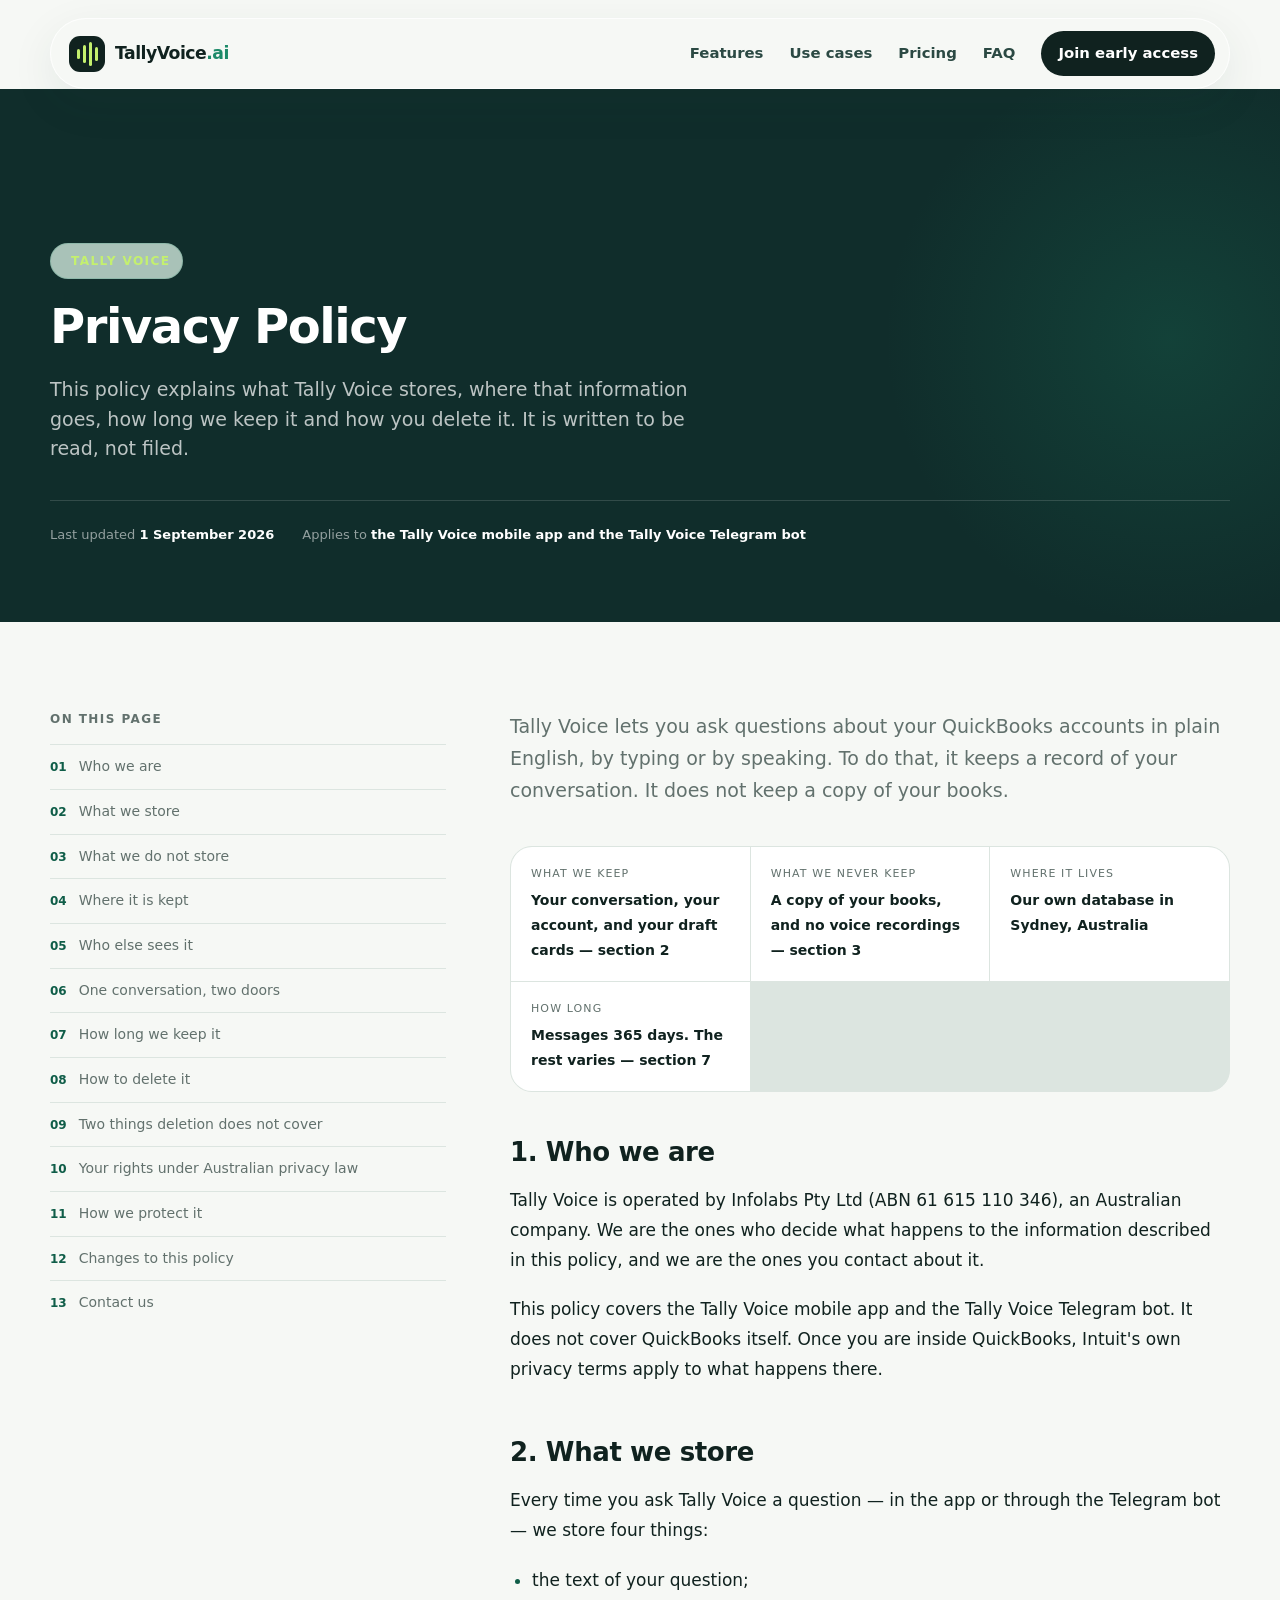
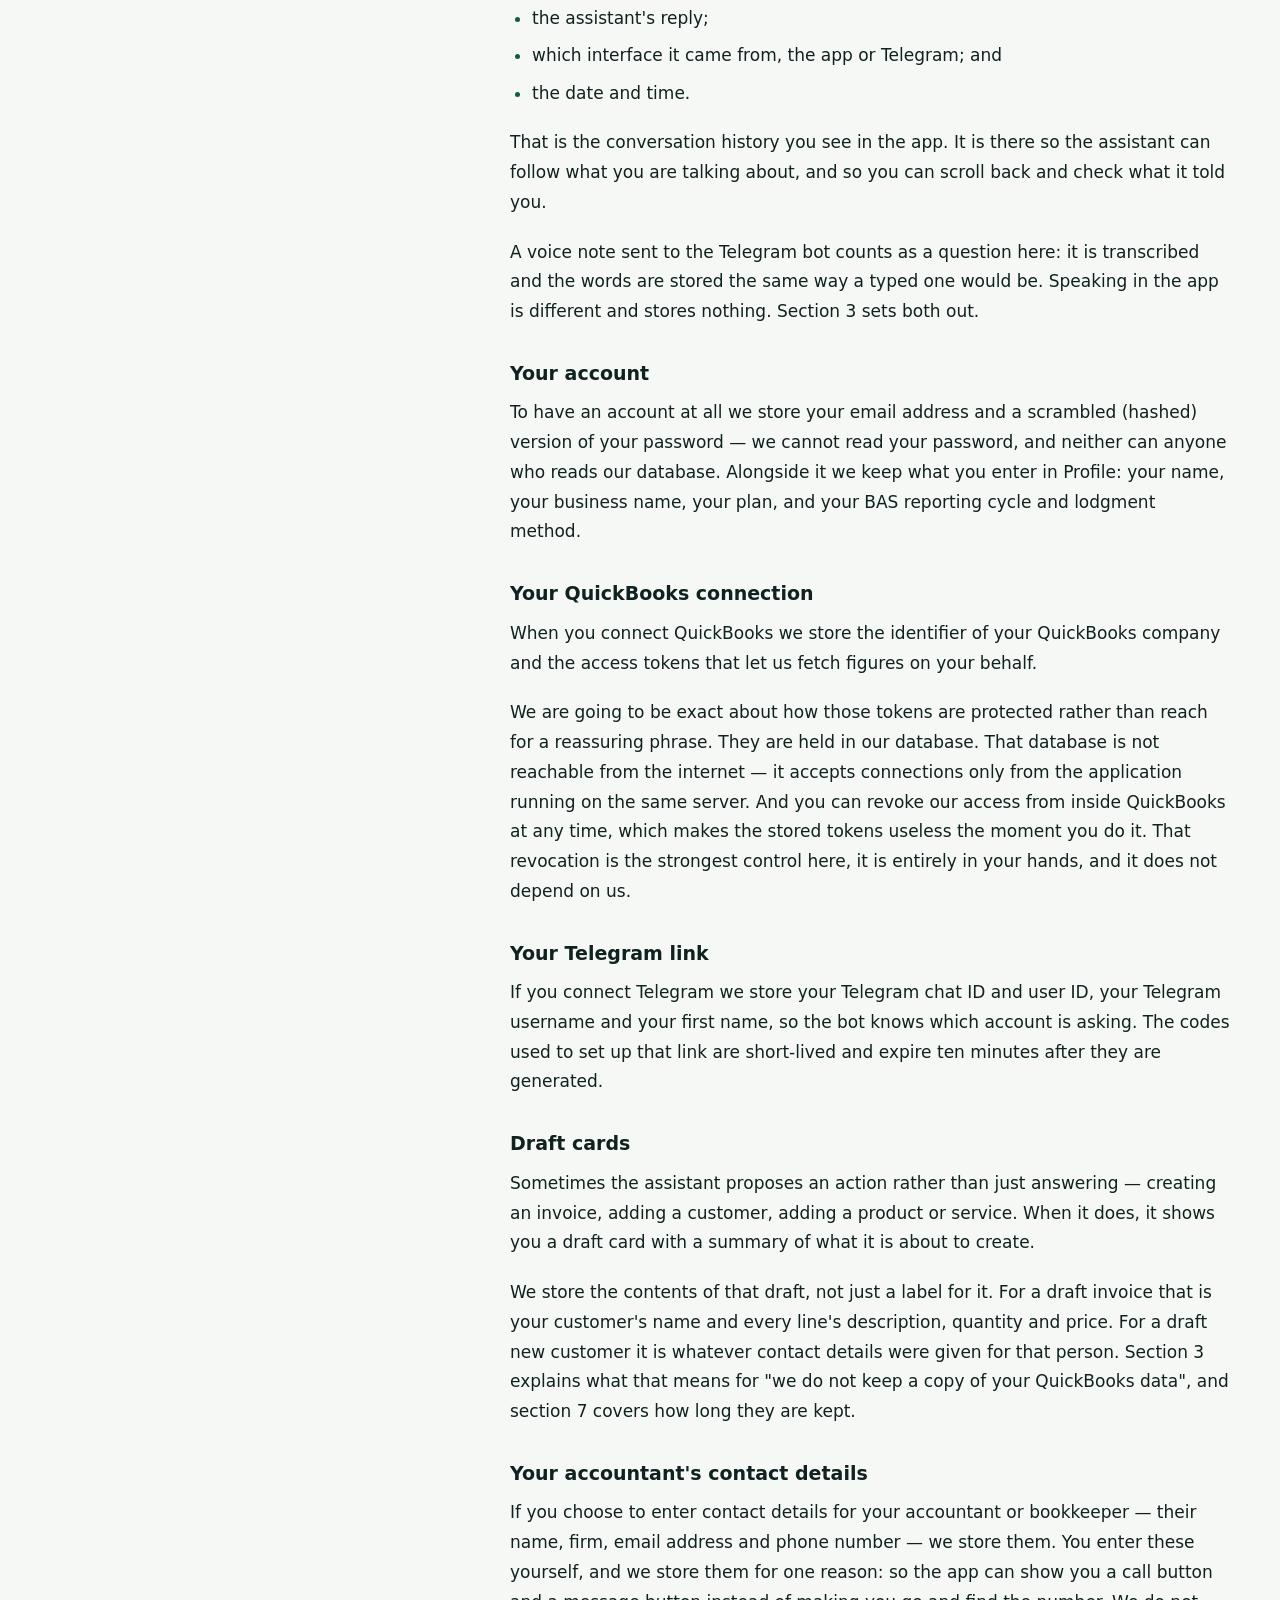
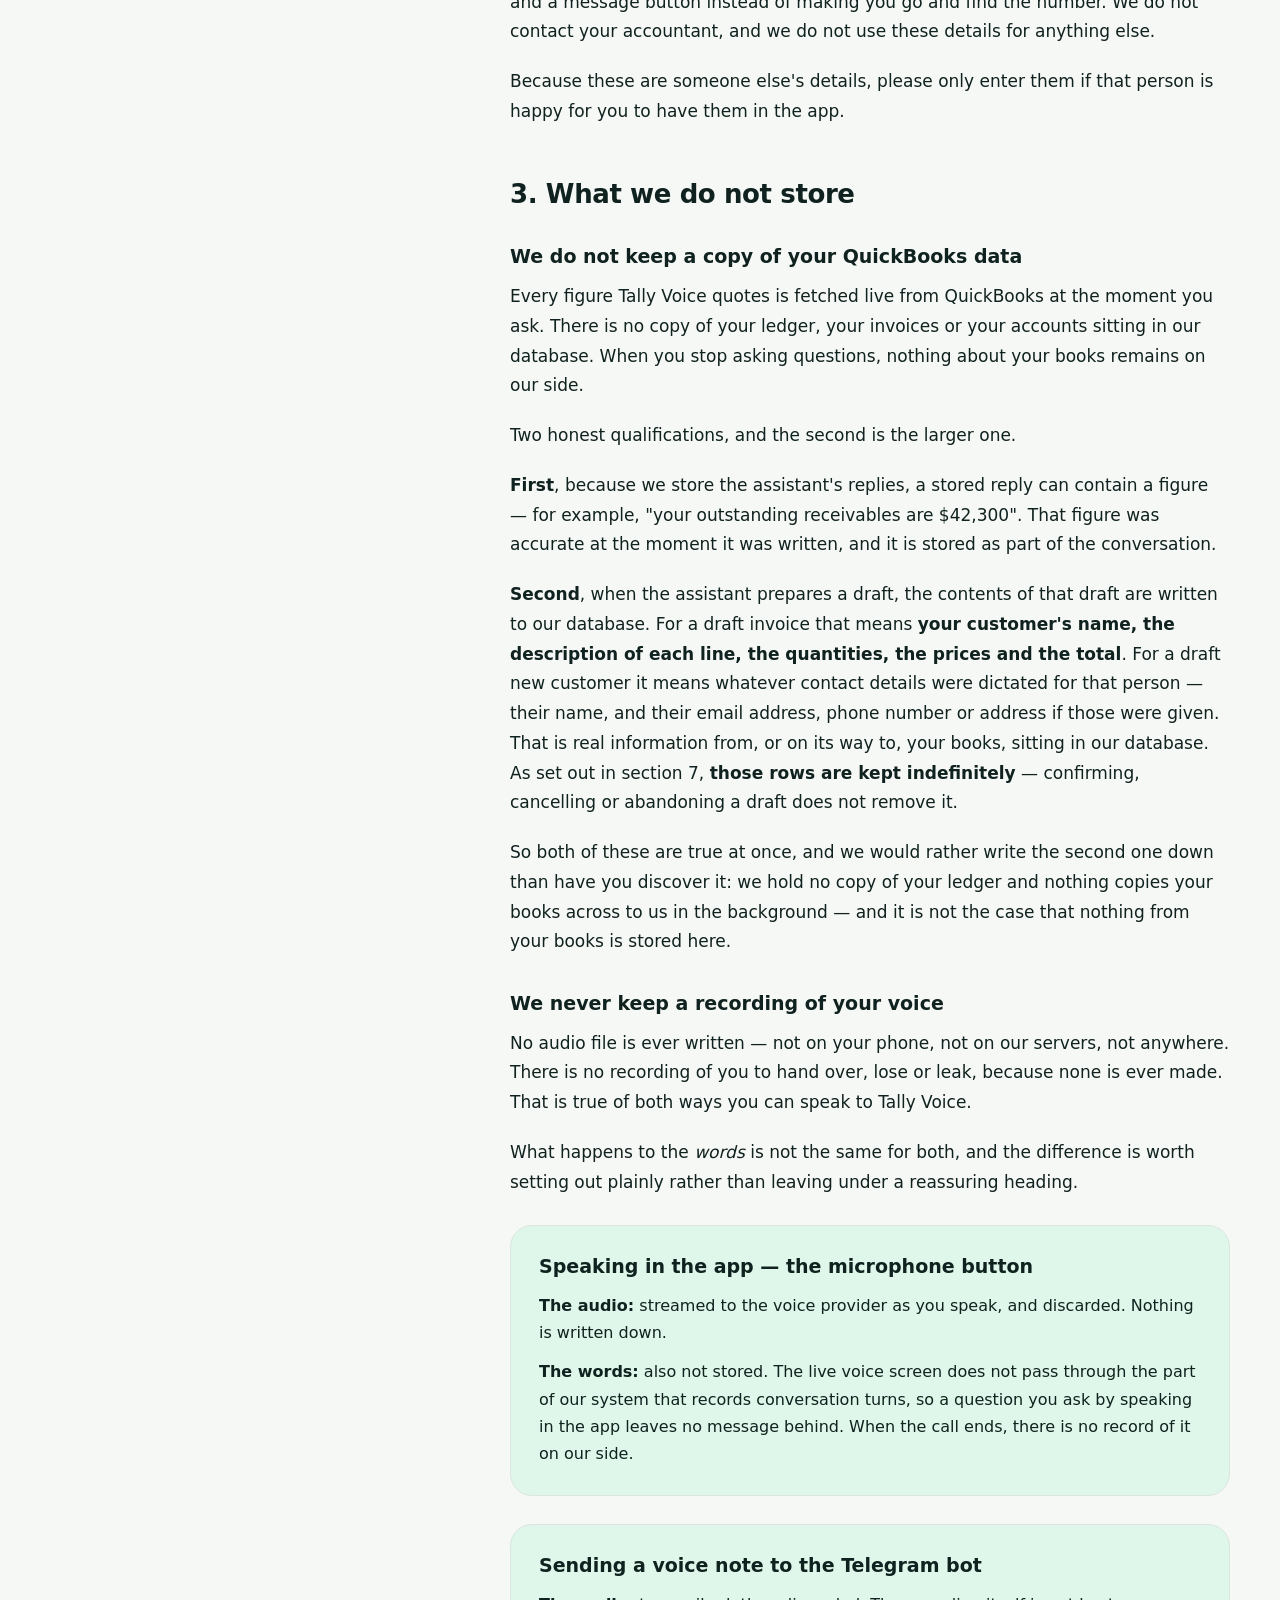
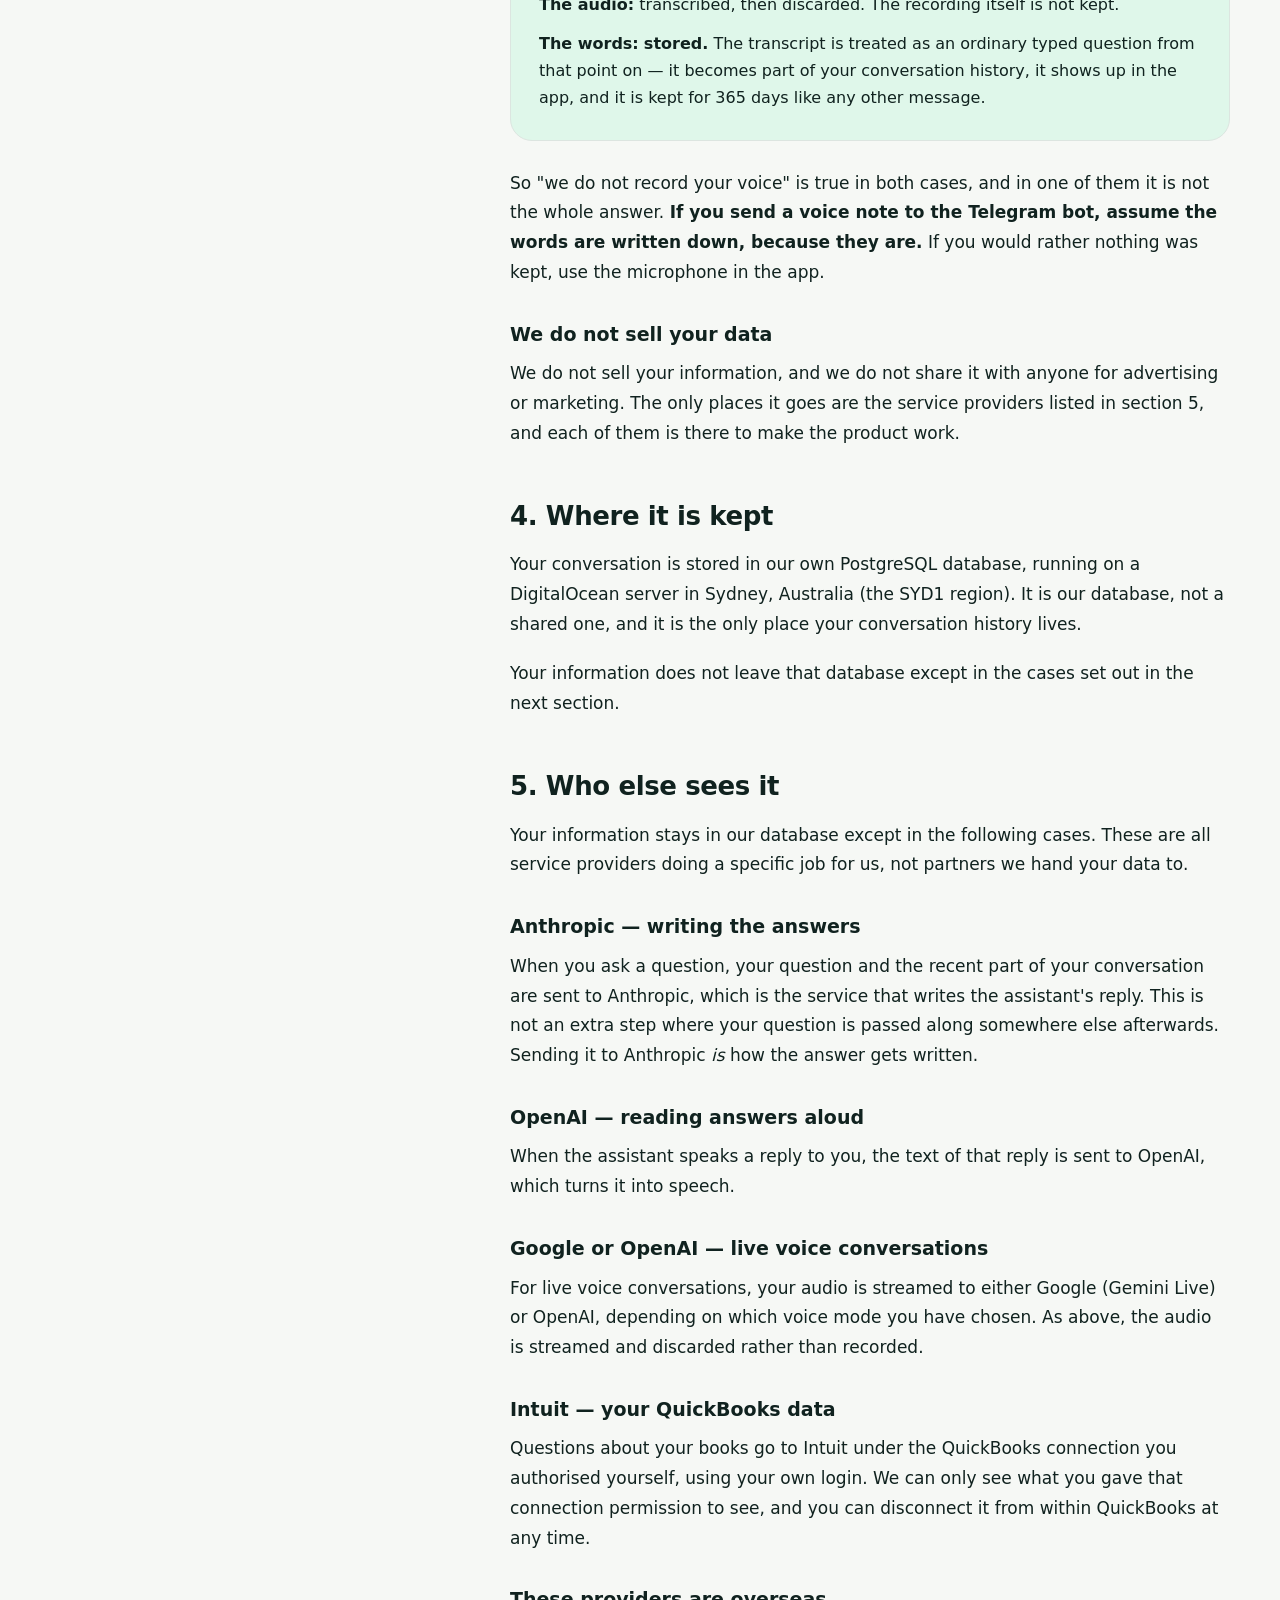
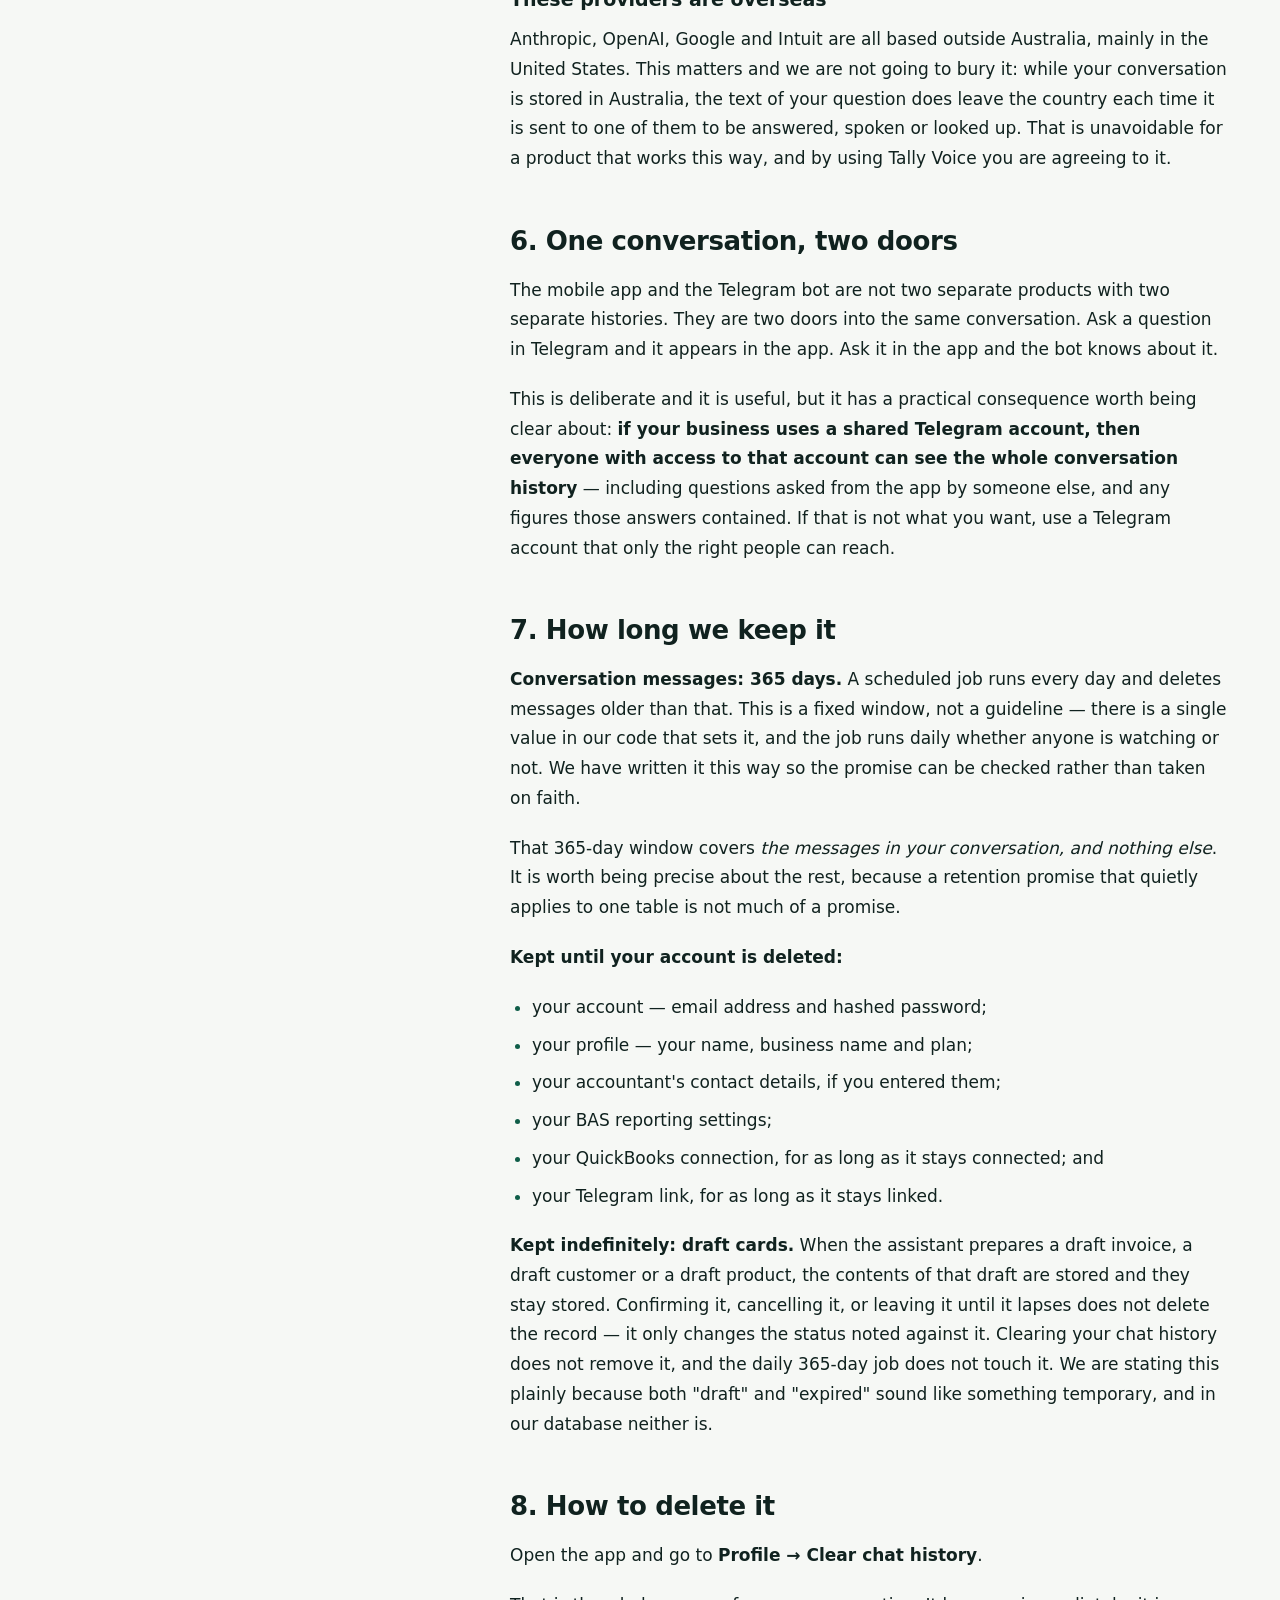
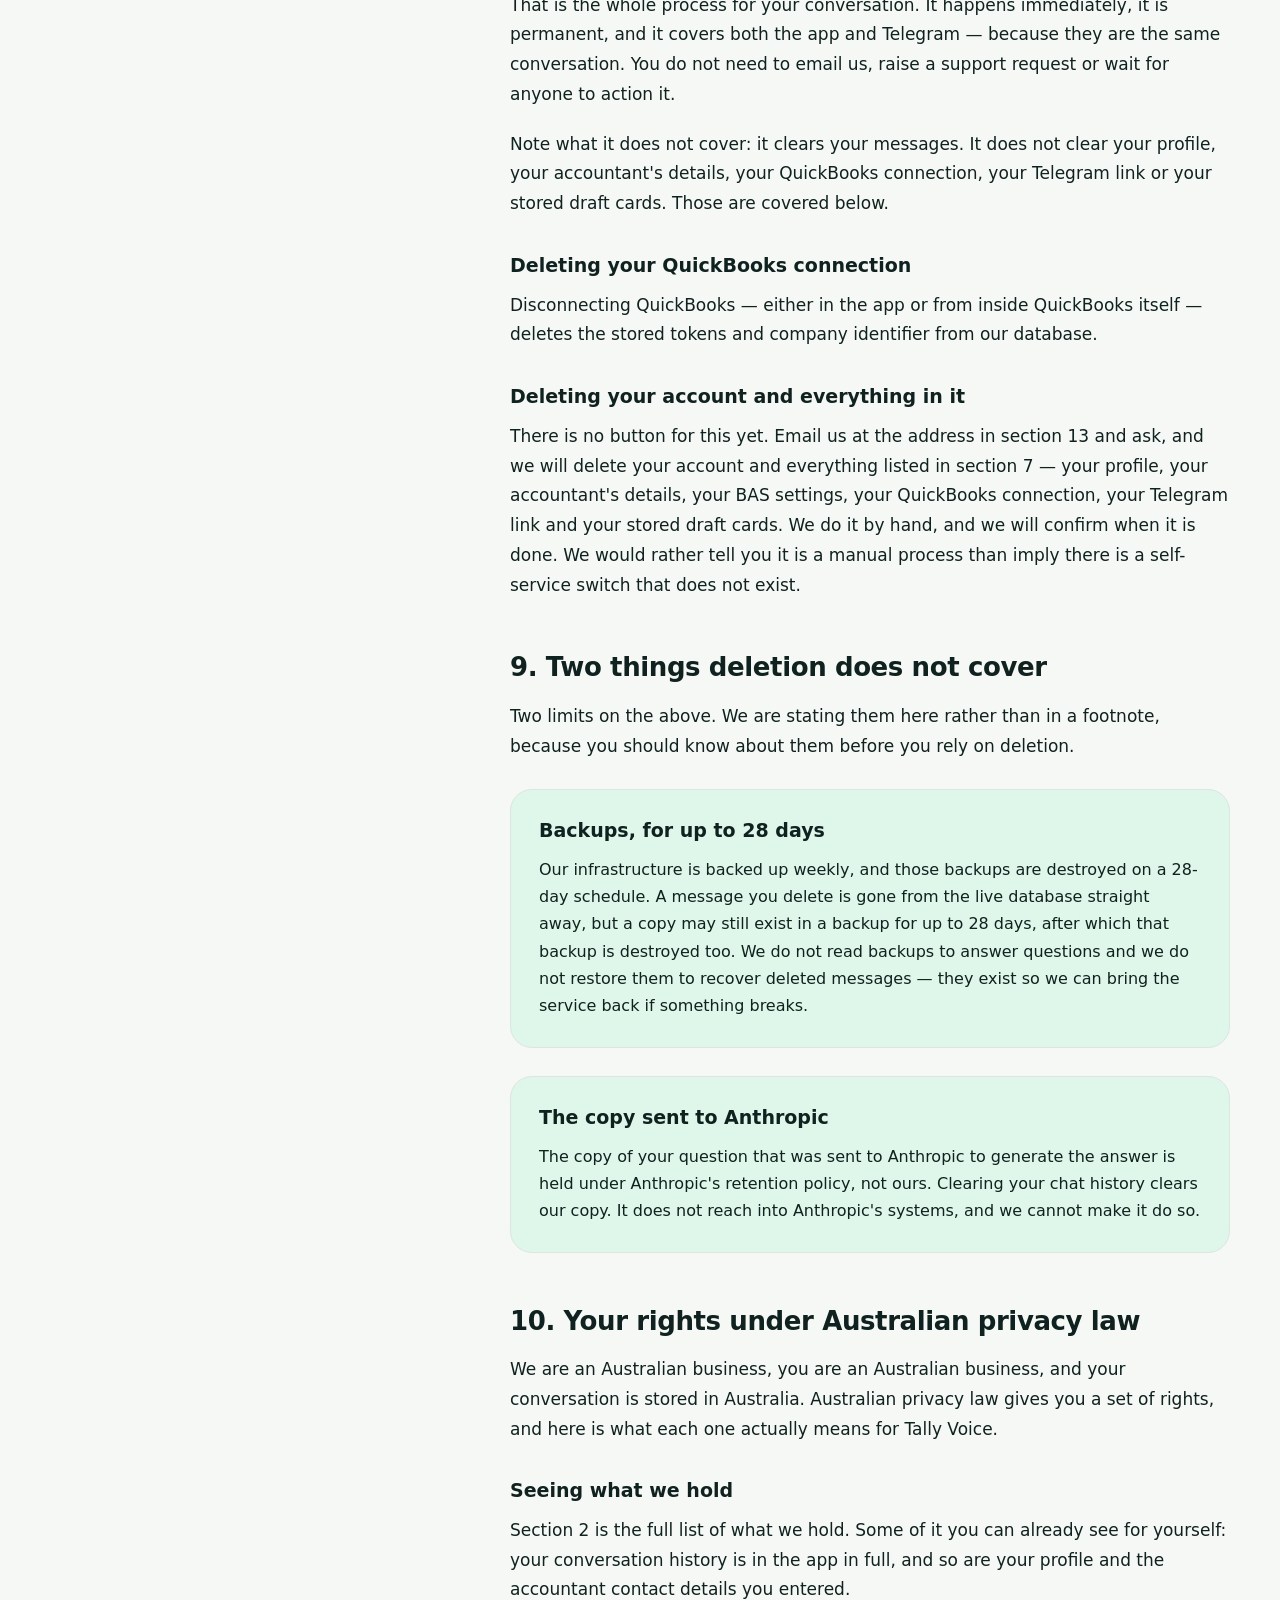
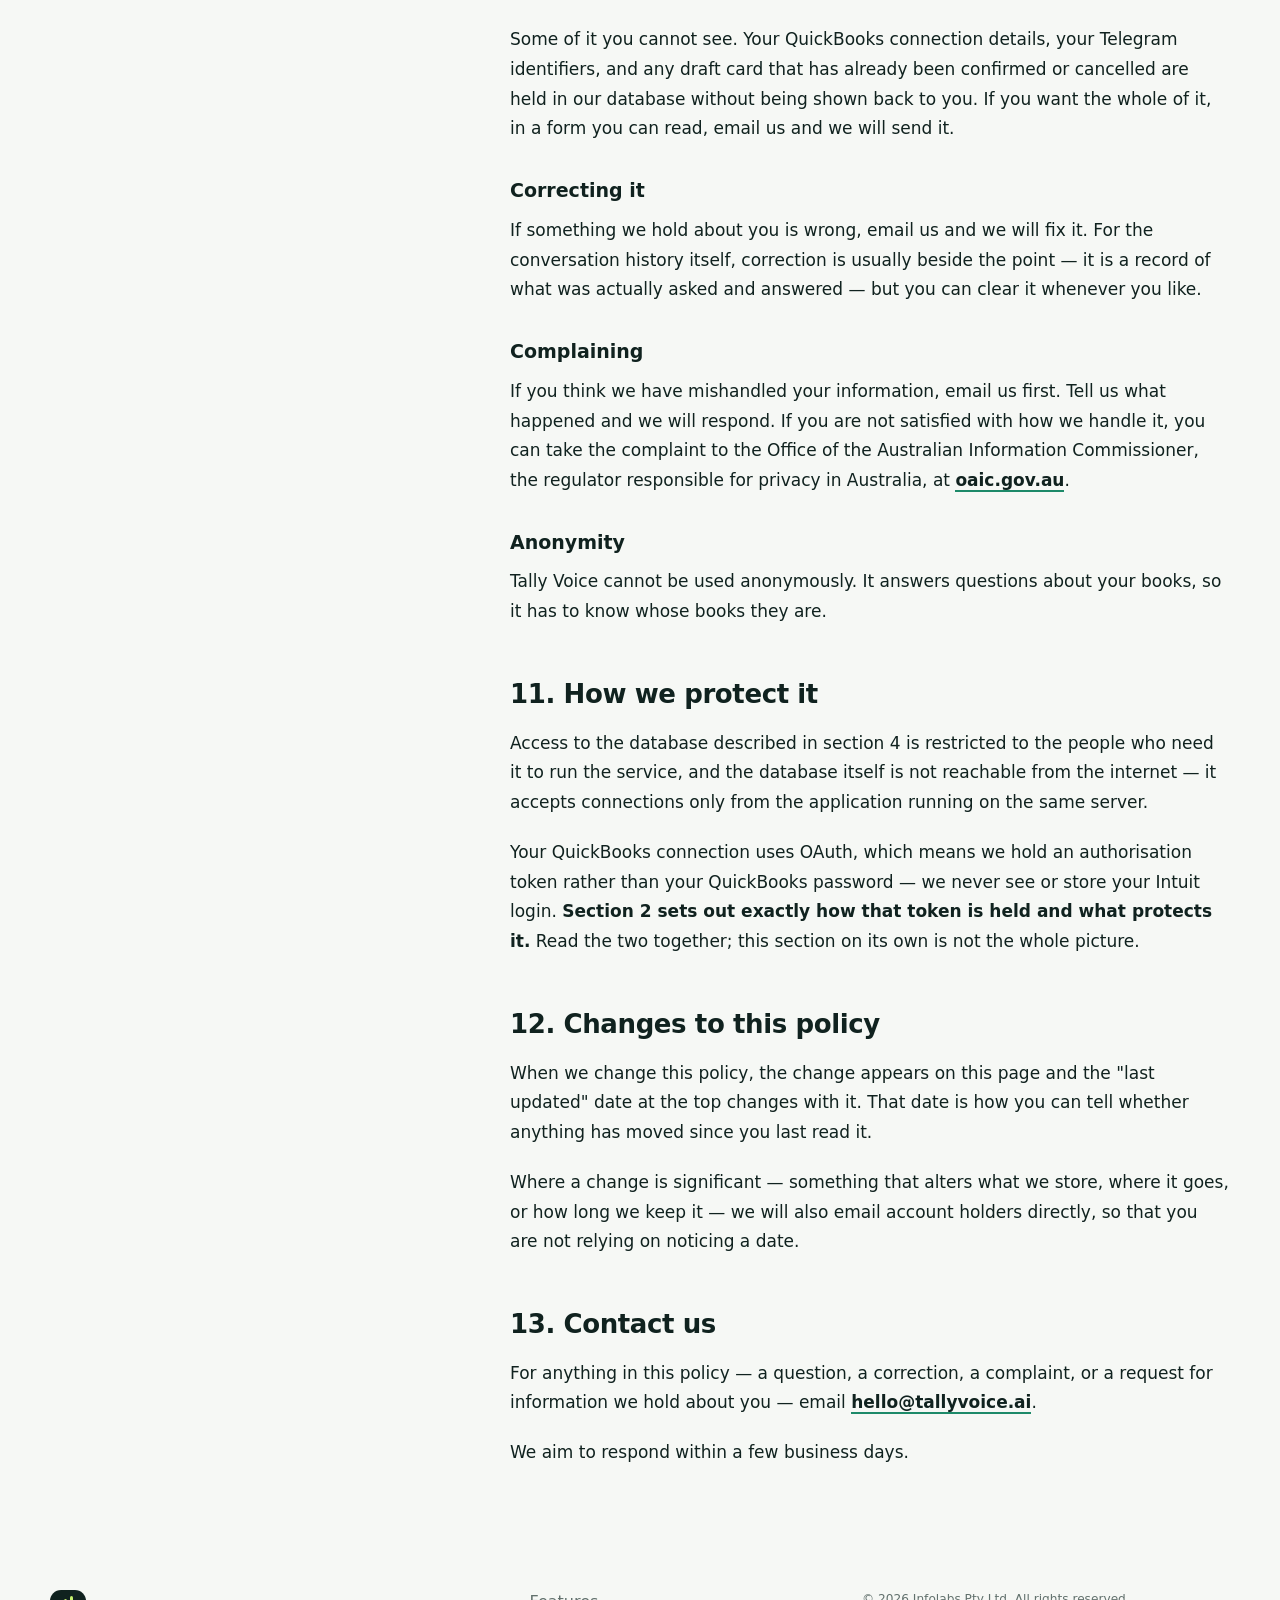
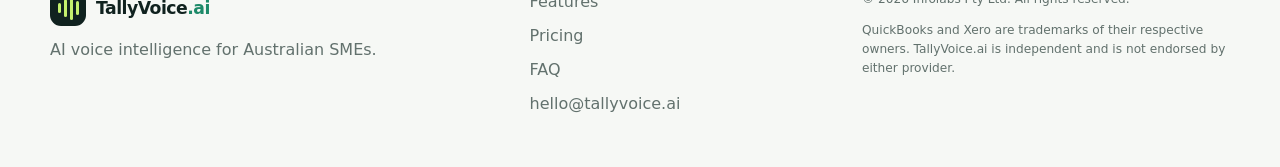
==== privacy/index.html @ 7431bb84 "Add Tally Voice privacy policy at /privacy Adds privacy/index.html — the privacy policy for the Tall" ====
<!DOCTYPE html>
<!--
  ============================================================================
  TODO  -  Tally Voice Privacy Policy
  Grep for "BEFORE-PUBLISH", "BEFORE-LAUNCH" and "UNCONFIRMED".

  Two classes of item below, and they gate different things:

    BEFORE-PUBLISH  this page MUST NOT go live while any of these is open.
    BEFORE-LAUNCH   a product/backend change. Does NOT block publishing this
                    page - the page describes today's behaviour accurately -
                    but MUST be done before the product is launched, and the
                    wording it unblocks is noted on the item.
  ============================================================================

  BLOCKING - unverified facts
  ---------------------------------------------------------------------------
  [x] 1. OPERATOR LEGAL ENTITY - CONFIRMED 30 Aug 2026 against ABN Lookup.
         INFOLABS PTY LTD. Australian Private Company, active since
         30 Sep 2016, main business location QLD.
         NOTE: an earlier draft of this policy named a DIFFERENT company as
         the operator. That was wrong. If any entity other than Infolabs Pty
         Ltd appears anywhere on this page, it is a regression - fix it.
         Infolabs is not registered for GST. That is deliberately not written
         into the policy; GST status is not a privacy matter.

  [x] 2. ABN - CONFIRMED 30 Aug 2026: 61 615 110 346, for INFOLABS PTY LTD.
         Checksum validated (weighted sum 356, mod 89 = 0). In section 1.

  BLOCKING - sections not yet written, pending production code review
  ---------------------------------------------------------------------------
  [x] 3. VOICE TRANSCRIPTS - SETTLED 30 Aug 2026, confirmed against the code.
         TWO PATHS, DIFFERENT OUTCOMES, and only one of them is intuitive:
         - APP REALTIME VOICE (mic button): nothing stored. No audio, no
           transcript, no Message row. The WebView voice page talks to narrow
           realtime tool endpoints and never reaches answer_question, which is
           the only code path that records a turn.
           (core/services/conversation.py:10, and the Conversation docstring.)
         - TELEGRAM VOICE NOTES: run_bot.py transcribes the note and hands the
           TEXT to answer_question as an ordinary question with
           channel=TELEGRAM (run_bot.py:249). Audio discarded; the WORDS are
           stored as a Message row and live 365 days like a typed question.
         Section 3 now states audio and words SEPARATELY for each path, in two
         callouts, and closes with "if you send a voice note to the Telegram
         bot, assume the words are written down, because they are".
         Section 2 cross-references it. Section 3's heading changed from
         "We do not record your voice" to "We never keep a recording of your
         voice" - the old one invited the reading that nothing is kept.

  [x] 4. RETENTION / DELETION SCOPE - SETTLED, verified in code 28 Aug 2026.
         purge_chat_history deletes Message rows ONLY (filtered on
         created_at); Conversation rows are deliberately left alone.
         clear_conversation() likewise deletes Message rows only. Nothing
         deletes InvoiceDraft or RecordDraft.
         Section 7 rewritten: 365 days covers messages and nothing else;
         profile/account data kept until the account is deleted; draft rows
         kept indefinitely and called out as such.

  [x] 5. ACCOUNT DATA - SETTLED 28 Aug 2026. Section 2 now covers the account
         (email, hashed password, name, business name, plan, BAS settings),
         the QuickBooks connection (company identifier + tokens, with an
         accurate description of what protects them) and the Telegram link
         (chat ID, user ID, username, first name, 10-minute link codes).

  BLOCKING - no delete-account route exists
  ---------------------------------------------------------------------------
  [x] 7. DELETE ACCOUNT - CLOSED 30 Aug 2026 as a publishing blocker.
         There is still NO self-serve flow (verified 28 Aug: no
         delete_account view, no URL route containing "delete"; nothing
         deletes auth_user, Customer, InvoiceDraft or RecordDraft).
         What closed it: the client has committed to actioning deletion
         requests BY HAND, and the mailbox is live (item 6).
         Section 8 promises exactly that and no more: email us and we will
         delete your account and everything in it, done by hand, confirmed
         when done. NO turnaround time is promised anywhere in the policy -
         do not add one unless it is a commitment you can keep.
         Still worth building a self-serve flow. No longer blocking.

  SECURITY - not a policy item. Must not get lost.
  ---------------------------------------------------------------------------
  [ ] 8. QUICKBOOKS OAUTH TOKENS ARE STORED IN PLAINTEXT.
         Verified 28 Aug 2026: core/models.py QBConnection.refresh_token and
         .access_token are plain CharFields. There is no application-level
         encryption anywhere in the codebase - grep for encrypt / Fernet /
         EncryptedCharField returns nothing. At rest they are protected only
         by disk and database access control.
         Intuit's compliance questionnaire asks how OAuth tokens are stored.
         This is the honest answer to that question, and it is weak.
         The policy has been written to describe what actually protects the
         connection (DB not internet-reachable, user can revoke from inside
         QuickBooks) and makes NO encryption claim anywhere. Do not add one
         until this is actually fixed.
         Fix is a backend change (field-level encryption with a key supplied
         from the environment, plus a re-encrypt migration for existing rows)
         - out of scope for the policy work, tracked here so it survives.

  [x] 9. THIRD-PARTY CONTACT DETAILS IN RecordDraft - DISCLOSED 28 Aug 2026.
         RecordDraft.payload for kind="customer" holds a third party's name,
         email, phone and address - the owner's customer, who never signed up,
         never agreed to anything with us, and does not know we hold their
         details. Sections 3 and 7 now say so.
         Disclosure is done. THE FIX IS ITEM 10 (BEFORE-LAUNCH).

  BLOCKING - infrastructure
  ---------------------------------------------------------------------------
  [x] 6. CONTACT EMAIL - LIVE, confirmed by client 30 Aug 2026.
         hello@tallyvoice.ai now receives mail. Appears in section 10
         (complaints) and section 13 (contact), and is now also the route for
         account deletion requests in section 8 - see item 7.

  BLOCKING - set at publish time
  ---------------------------------------------------------------------------
  [x] 11. LAST UPDATED DATE - SET 1 Sep 2026, the publish date. The hero
          reads "Last updated 1 September 2026".
          Section 12 tells readers this date is how they know whether the
          policy has changed, so it is load-bearing, not decoration.
          ON EVERY FUTURE EDIT: change it in the same commit. If a change is
          significant - what is stored, where it goes, how long it is kept -
          section 12 also promises an email to account holders. Both, or
          section 12 becomes false.

  BEFORE-LAUNCH - product change. Does not block publishing this page.
  ---------------------------------------------------------------------------
  [ ] 12. THE EARLY-ACCESS FORM RECORDS NOTHING, AND TELLS PEOPLE IT DID.
          Verified 1 Sep 2026 in script.js lines 31-39. On submit it calls
          event.preventDefault(), reads the form data into a local variable,
          sets the message "Thanks {name}. Your early-access request has been
          recorded.", and resets the form. There is no fetch, no action
          attribute, no mailto, no storage. NOTHING IS TRANSMITTED ANYWHERE.

          Every person who has signed up believes they are on a list that
          does not exist. Those addresses are gone - they were never captured,
          so they cannot be recovered. The boss needs to know this.

          Two things to do, in this order:
          1. Either wire the form to something real, or change the message so
             it stops claiming a record was made. Do not leave it as is.
          2. WHEN IT IS WIRED UP, THIS POLICY GOES STALE THE SAME DAY. It
             would then collect a name and an email address and send them to
             a third party, and this policy currently discloses neither the
             collection nor the recipient. Section 2 (what we store) and
             section 5 (who else sees it) both need updating, and the
             cookies/analytics verdict at the bottom of this block needs
             re-verifying. Treat the policy edit as part of that change, not
             as a follow-up.


  [ ] 10. SCRUB SPENT DRAFTS. Today, InvoiceDraft and RecordDraft rows are
          kept forever with their contents intact. A RecordDraft of
          kind="customer" holds a third party's name, email, phone and
          address; an InvoiceDraft holds a customer name and the line items.
          Once a draft is confirmed, cancelled, or past expires_at, that
          content is no longer needed for anything.
          APP 11.2 requires personal information to be destroyed or
          de-identified once it is no longer needed for the purpose it was
          collected for. A spent draft is exactly that, and the person whose
          details are in a RecordDraft is not our user and cannot ask us to
          delete them because they do not know we have them.

          THE FIX
          Extend purge_chat_history (core/management/commands/) so that, in
          the same daily run, it also scrubs the CONTENT of spent drafts:

            for InvoiceDraft and RecordDraft where
                status in (confirmed, cancelled) OR expires_at < now:
              clear  payload, summary, lines, qb_customer_name, qb_customer_id
              keep   id, customer, kind, status, timestamps

          Scrub the fields, keep the row. The row is the audit trail - it
          records that a draft existed and what became of it - and it carries
          no personal information once the content fields are empty. Deleting
          rows outright would break the confirmed-invoice link
          (qb_invoice_id / qb_doc_number) that ties a draft to what was
          actually created in QuickBooks.

          Decide the window: same 365 days as messages, or shorter. A spent
          draft has no ongoing use, so shorter is defensible.

          WHAT THIS UNBLOCKS
          Section 7 currently has to say draft cards are "kept indefinitely".
          Once this ships, that paragraph and the second qualification in
          section 3 can both be rewritten to state a bounded window. Update
          them in the same change - do not let the policy keep describing a
          behaviour that is no longer true.

  SITE FIX - its own change, its own test. Not part of the legal page.
  ---------------------------------------------------------------------------
  [ ] 13. THE STICKY HEADER DOES NOT STICK, SITE-WIDE.
          styles.css:45  .page-shell { overflow: hidden; }
          styles.css:49  .site-header { position: sticky; top: 0; z-index: 50; }

          An ancestor with overflow:hidden becomes the containing block for
          sticky descendants, so .site-header sticks to .page-shell rather
          than to the viewport - which, since .page-shell is the full height
          of the document, means it never appears to stick at all. It fails
          silently: no error, no warning, and the CSS reads as though it
          works.

          The likely fix is overflow-x: clip on .page-shell instead of
          overflow: hidden - clip does not create a scroll container, so
          sticky survives. It is NOT a free swap:
            - overflow-x:clip has a Safari floor (Safari 16+). Older iOS
              would lose the horizontal-overflow containment that
              overflow:hidden is presumably there to provide.
            - whatever is overflowing horizontally needs finding first. If
              nothing is, the property can simply go.

          DELIBERATELY NOT DONE HERE. Shipping a layout change to every page
          in the same commit as a new legal page means that if something looks
          wrong afterwards, you cannot tell which caused it. The homepage is
          an approved design; this needs its own change and its own pass on
          real Safari, not just headless Chrome.

          Until it is fixed, legal.css does not use position:sticky for the
          table of contents - it would be dead CSS. When this is fixed,
          revisit .legal-toc and decide whether a sticky TOC is wanted.

  NOT BLOCKING - verified, no action needed
  ---------------------------------------------------------------------------
  [x] Backups (section 9) - CONFIRMED by the client 30 Aug 2026 in the
      DigitalOcean panel: automated backups are enabled on the production
      droplet, taken weekly on Sunday between 8PM and 12AM UTC, each one
      scheduled for deletion after 28 days. Section 9's "backed up weekly,
      and those backups are destroyed on a 28-day schedule" is accurate as
      written. Re-verify if the backup policy changes.


  [x] Cookies / analytics - verified 1 Sep 2026 across tallyvoice.ai as it
      stands today (index.html, privacy/index.html, styles.css, legal.css,
      script.js).
      The site sets no cookies, uses no localStorage or sessionStorage, loads
      no external fonts, scripts, CDNs or analytics, and makes no third-party
      requests. No cookie or tracking disclosure is owed.

      THIS VERDICT IS CONDITIONAL. It stops being true the moment any of the
      following lands, and each of them silently creates a disclosure
      obligation:
        - the early-access form is wired to anything real (see item 12);
        - an analytics or heatmap tag is added;
        - a font, icon set or script is loaded from a CDN;
        - an embed goes in (video, map, chat widget, booking iframe).
      Re-verify on any of those and update this policy before shipping it.
      Do not carry this verdict forward on trust - re-run the check.
-->
<html lang="en-AU">
<head>
  <meta charset="UTF-8" />
  <meta name="viewport" content="width=device-width, initial-scale=1.0" />
  <meta name="description" content="Privacy Policy for TallyVoice.ai: what we store, where it goes, how long we keep it and how to delete it." />
  <title>Privacy Policy | TallyVoice.ai</title>
  <link rel="icon" type="image/svg+xml" href="/favicon.svg" />
  <link rel="stylesheet" href="/styles.css" />
  <link rel="stylesheet" href="/legal.css" />
</head>
<body>
  <div class="page-shell">
    <header class="site-header">
      <a class="brand" href="/" aria-label="TallyVoice.ai home">
        <span class="brand-mark" aria-hidden="true">
          <span></span><span></span><span></span><span></span>
        </span>
        <span class="brand-name">TallyVoice<span>.ai</span></span>
      </a>

      <button class="menu-toggle" type="button" aria-label="Open navigation" aria-expanded="false">
        <span></span><span></span><span></span>
      </button>

      <nav class="site-nav" aria-label="Primary navigation">
        <a href="/#features">Features</a>
        <a href="/#use-cases">Use cases</a>
        <a href="/#pricing">Pricing</a>
        <a href="/#faq">FAQ</a>
        <a class="nav-cta" href="/#early-access">Join early access</a>
      </nav>
    </header>

    <main id="top">
      <section class="legal-hero section-dark">
        <div class="container">
          <div class="eyebrow"><span></span> Tally Voice</div>
          <h1>Privacy Policy</h1>
          <p>This policy explains what Tally Voice stores, where that information goes, how long we keep it and how you delete it. It is written to be read, not filed.</p>
          <div class="legal-meta">
            <span>Last updated <strong>1 September 2026</strong></span>
            <span>Applies to <strong>the Tally Voice mobile app and the Tally Voice Telegram bot</strong></span>
          </div>
        </div>
      </section>

      <section class="legal-body">
        <div class="container legal-grid">
          <aside class="legal-toc" aria-label="On this page">
            <strong>On this page</strong>
            <ol>
              <li><a href="#who">Who we are</a></li>
              <li><a href="#stored">What we store</a></li>
              <li><a href="#not-stored">What we do not store</a></li>
              <li><a href="#where">Where it is kept</a></li>
              <li><a href="#sent">Who else sees it</a></li>
              <li><a href="#one-thread">One conversation, two doors</a></li>
              <li><a href="#how-long">How long we keep it</a></li>
              <li><a href="#delete">How to delete it</a></li>
              <li><a href="#caveats">Two things deletion does not cover</a></li>
              <li><a href="#rights">Your rights under Australian privacy law</a></li>
              <li><a href="#security">How we protect it</a></li>
              <li><a href="#changes">Changes to this policy</a></li>
              <li><a href="#contact">Contact us</a></li>
            </ol>
          </aside>

          <div class="legal-content">
            <p class="lead">Tally Voice lets you ask questions about your QuickBooks accounts in plain English, by typing or by speaking. To do that, it keeps a record of your conversation. It does not keep a copy of your books.</p>

            <div class="legal-summary">
              <div><small>What we keep</small><span>Your conversation, your account, and your draft cards &mdash; section 2</span></div>
              <div><small>What we never keep</small><span>A copy of your books, and no voice recordings &mdash; section 3</span></div>
              <div><small>Where it lives</small><span>Our own database in Sydney, Australia</span></div>
              <div><small>How long</small><span>Messages 365 days. The rest varies &mdash; section 7</span></div>
            </div>

            <h2 id="who">1. Who we are</h2>
            <!-- Entity and ABN confirmed 30 Aug 2026 against ABN Lookup:
                 INFOLABS PTY LTD, ABN 61 615 110 346, Australian Private Company,
                 active since 30 Sep 2016, main business location QLD.
                 ABN checksum verified. NOT registered for GST - deliberately not
                 mentioned in the policy, it is not a privacy matter. -->
            <p>Tally Voice is operated by Infolabs Pty Ltd (ABN 61 615 110 346), an Australian company. We are the ones who decide what happens to the information described in this policy, and we are the ones you contact about it.</p>
            <p>This policy covers the Tally Voice mobile app and the Tally Voice Telegram bot. It does not cover QuickBooks itself. Once you are inside QuickBooks, Intuit's own privacy terms apply to what happens there.</p>

            <h2 id="stored">2. What we store</h2>
            <p>Every time you ask Tally Voice a question &mdash; in the app or through the Telegram bot &mdash; we store four things:</p>
            <ul>
              <li>the text of your question;</li>
              <li>the assistant's reply;</li>
              <li>which interface it came from, the app or Telegram; and</li>
              <li>the date and time.</li>
            </ul>
            <p>That is the conversation history you see in the app. It is there so the assistant can follow what you are talking about, and so you can scroll back and check what it told you.</p>
            <p>A voice note sent to the Telegram bot counts as a question here: it is transcribed and the words are stored the same way a typed one would be. Speaking in the app is different and stores nothing. Section 3 sets both out.</p>

            <h3>Your account</h3>
            <p>To have an account at all we store your email address and a scrambled (hashed) version of your password &mdash; we cannot read your password, and neither can anyone who reads our database. Alongside it we keep what you enter in Profile: your name, your business name, your plan, and your BAS reporting cycle and lodgment method.</p>

            <h3>Your QuickBooks connection</h3>
            <p>When you connect QuickBooks we store the identifier of your QuickBooks company and the access tokens that let us fetch figures on your behalf.</p>
            <p>We are going to be exact about how those tokens are protected rather than reach for a reassuring phrase. They are held in our database. That database is not reachable from the internet &mdash; it accepts connections only from the application running on the same server. And you can revoke our access from inside QuickBooks at any time, which makes the stored tokens useless the moment you do it. That revocation is the strongest control here, it is entirely in your hands, and it does not depend on us.</p>

            <h3>Your Telegram link</h3>
            <p>If you connect Telegram we store your Telegram chat ID and user ID, your Telegram username and your first name, so the bot knows which account is asking. The codes used to set up that link are short-lived and expire ten minutes after they are generated.</p>

            <h3>Draft cards</h3>
            <p>Sometimes the assistant proposes an action rather than just answering &mdash; creating an invoice, adding a customer, adding a product or service. When it does, it shows you a draft card with a summary of what it is about to create.</p>
            <p>We store the contents of that draft, not just a label for it. For a draft invoice that is your customer's name and every line's description, quantity and price. For a draft new customer it is whatever contact details were given for that person. Section 3 explains what that means for "we do not keep a copy of your QuickBooks data", and section 7 covers how long they are kept.</p>

            <h3>Your accountant's contact details</h3>
            <p>If you choose to enter contact details for your accountant or bookkeeper &mdash; their name, firm, email address and phone number &mdash; we store them. You enter these yourself, and we store them for one reason: so the app can show you a call button and a message button instead of making you go and find the number. We do not contact your accountant, and we do not use these details for anything else.</p>
            <p>Because these are someone else's details, please only enter them if that person is happy for you to have them in the app.</p>

            <h2 id="not-stored">3. What we do not store</h2>

            <h3>We do not keep a copy of your QuickBooks data</h3>
            <p>Every figure Tally Voice quotes is fetched live from QuickBooks at the moment you ask. There is no copy of your ledger, your invoices or your accounts sitting in our database. When you stop asking questions, nothing about your books remains on our side.</p>
            <p>Two honest qualifications, and the second is the larger one.</p>
            <p><strong>First</strong>, because we store the assistant's replies, a stored reply can contain a figure &mdash; for example, "your outstanding receivables are $42,300". That figure was accurate at the moment it was written, and it is stored as part of the conversation.</p>
            <p><strong>Second</strong>, when the assistant prepares a draft, the contents of that draft are written to our database. For a draft invoice that means <strong>your customer's name, the description of each line, the quantities, the prices and the total</strong>. For a draft new customer it means whatever contact details were dictated for that person &mdash; their name, and their email address, phone number or address if those were given. That is real information from, or on its way to, your books, sitting in our database. As set out in section 7, <strong>those rows are kept indefinitely</strong> &mdash; confirming, cancelling or abandoning a draft does not remove it.</p>
            <p>So both of these are true at once, and we would rather write the second one down than have you discover it: we hold no copy of your ledger and nothing copies your books across to us in the background &mdash; and it is not the case that nothing from your books is stored here.</p>

            <h3>We never keep a recording of your voice</h3>
            <p>No audio file is ever written &mdash; not on your phone, not on our servers, not anywhere. There is no recording of you to hand over, lose or leak, because none is ever made. That is true of both ways you can speak to Tally Voice.</p>
            <p>What happens to the <em>words</em> is not the same for both, and the difference is worth setting out plainly rather than leaving under a reassuring heading.</p>

            <div class="legal-callout">
              <h3>Speaking in the app &mdash; the microphone button</h3>
              <p><strong>The audio:</strong> streamed to the voice provider as you speak, and discarded. Nothing is written down.</p>
              <p><strong>The words:</strong> also not stored. The live voice screen does not pass through the part of our system that records conversation turns, so a question you ask by speaking in the app leaves no message behind. When the call ends, there is no record of it on our side.</p>
            </div>

            <div class="legal-callout">
              <h3>Sending a voice note to the Telegram bot</h3>
              <p><strong>The audio:</strong> transcribed, then discarded. The recording itself is not kept.</p>
              <p><strong>The words:</strong> <strong>stored.</strong> The transcript is treated as an ordinary typed question from that point on &mdash; it becomes part of your conversation history, it shows up in the app, and it is kept for 365 days like any other message.</p>
            </div>

            <p>So "we do not record your voice" is true in both cases, and in one of them it is not the whole answer. <strong>If you send a voice note to the Telegram bot, assume the words are written down, because they are.</strong> If you would rather nothing was kept, use the microphone in the app.</p>

            <h3>We do not sell your data</h3>
            <p>We do not sell your information, and we do not share it with anyone for advertising or marketing. The only places it goes are the service providers listed in section 5, and each of them is there to make the product work.</p>

            <h2 id="where">4. Where it is kept</h2>
            <p>Your conversation is stored in our own PostgreSQL database, running on a DigitalOcean server in Sydney, Australia (the SYD1 region). It is our database, not a shared one, and it is the only place your conversation history lives.</p>
            <p>Your information does not leave that database except in the cases set out in the next section.</p>

            <h2 id="sent">5. Who else sees it</h2>
            <p>Your information stays in our database except in the following cases. These are all service providers doing a specific job for us, not partners we hand your data to.</p>

            <h3>Anthropic &mdash; writing the answers</h3>
            <p>When you ask a question, your question and the recent part of your conversation are sent to Anthropic, which is the service that writes the assistant's reply. This is not an extra step where your question is passed along somewhere else afterwards. Sending it to Anthropic <em>is</em> how the answer gets written.</p>

            <h3>OpenAI &mdash; reading answers aloud</h3>
            <p>When the assistant speaks a reply to you, the text of that reply is sent to OpenAI, which turns it into speech.</p>

            <h3>Google or OpenAI &mdash; live voice conversations</h3>
            <p>For live voice conversations, your audio is streamed to either Google (Gemini Live) or OpenAI, depending on which voice mode you have chosen. As above, the audio is streamed and discarded rather than recorded.</p>

            <h3>Intuit &mdash; your QuickBooks data</h3>
            <p>Questions about your books go to Intuit under the QuickBooks connection you authorised yourself, using your own login. We can only see what you gave that connection permission to see, and you can disconnect it from within QuickBooks at any time.</p>

            <h3>These providers are overseas</h3>
            <p>Anthropic, OpenAI, Google and Intuit are all based outside Australia, mainly in the United States. This matters and we are not going to bury it: while your conversation is stored in Australia, the text of your question does leave the country each time it is sent to one of them to be answered, spoken or looked up. That is unavoidable for a product that works this way, and by using Tally Voice you are agreeing to it.</p>

            <h2 id="one-thread">6. One conversation, two doors</h2>
            <p>The mobile app and the Telegram bot are not two separate products with two separate histories. They are two doors into the same conversation. Ask a question in Telegram and it appears in the app. Ask it in the app and the bot knows about it.</p>
            <p>This is deliberate and it is useful, but it has a practical consequence worth being clear about: <strong>if your business uses a shared Telegram account, then everyone with access to that account can see the whole conversation history</strong> &mdash; including questions asked from the app by someone else, and any figures those answers contained. If that is not what you want, use a Telegram account that only the right people can reach.</p>

            <h2 id="how-long">7. How long we keep it</h2>
            <p><strong>Conversation messages: 365 days.</strong> A scheduled job runs every day and deletes messages older than that. This is a fixed window, not a guideline &mdash; there is a single value in our code that sets it, and the job runs daily whether anyone is watching or not. We have written it this way so the promise can be checked rather than taken on faith.</p>
            <p>That 365-day window covers <em>the messages in your conversation, and nothing else</em>. It is worth being precise about the rest, because a retention promise that quietly applies to one table is not much of a promise.</p>
            <p><strong>Kept until your account is deleted:</strong></p>
            <ul>
              <li>your account &mdash; email address and hashed password;</li>
              <li>your profile &mdash; your name, business name and plan;</li>
              <li>your accountant's contact details, if you entered them;</li>
              <li>your BAS reporting settings;</li>
              <li>your QuickBooks connection, for as long as it stays connected; and</li>
              <li>your Telegram link, for as long as it stays linked.</li>
            </ul>
            <p><strong>Kept indefinitely: draft cards.</strong> When the assistant prepares a draft invoice, a draft customer or a draft product, the contents of that draft are stored and they stay stored. Confirming it, cancelling it, or leaving it until it lapses does not delete the record &mdash; it only changes the status noted against it. Clearing your chat history does not remove it, and the daily 365-day job does not touch it. We are stating this plainly because both "draft" and "expired" sound like something temporary, and in our database neither is.</p>

            <h2 id="delete">8. How to delete it</h2>
            <p>Open the app and go to <strong>Profile &rarr; Clear chat history</strong>.</p>
            <p>That is the whole process for your conversation. It happens immediately, it is permanent, and it covers both the app and Telegram &mdash; because they are the same conversation. You do not need to email us, raise a support request or wait for anyone to action it.</p>
            <p>Note what it does not cover: it clears your messages. It does not clear your profile, your accountant's details, your QuickBooks connection, your Telegram link or your stored draft cards. Those are covered below.</p>

            <h3>Deleting your QuickBooks connection</h3>
            <p>Disconnecting QuickBooks &mdash; either in the app or from inside QuickBooks itself &mdash; deletes the stored tokens and company identifier from our database.</p>

            <h3>Deleting your account and everything in it</h3>
            <p>There is no button for this yet. Email us at the address in section 13 and ask, and we will delete your account and everything listed in section 7 &mdash; your profile, your accountant's details, your BAS settings, your QuickBooks connection, your Telegram link and your stored draft cards. We do it by hand, and we will confirm when it is done. We would rather tell you it is a manual process than imply there is a self-service switch that does not exist.</p>

            <h2 id="caveats">9. Two things deletion does not cover</h2>
            <p>Two limits on the above. We are stating them here rather than in a footnote, because you should know about them before you rely on deletion.</p>

            <div class="legal-callout">
              <h3>Backups, for up to 28 days</h3>
              <p>Our infrastructure is backed up weekly, and those backups are destroyed on a 28-day schedule. A message you delete is gone from the live database straight away, but a copy may still exist in a backup for up to 28 days, after which that backup is destroyed too. We do not read backups to answer questions and we do not restore them to recover deleted messages &mdash; they exist so we can bring the service back if something breaks.</p>
            </div>

            <div class="legal-callout">
              <h3>The copy sent to Anthropic</h3>
              <p>The copy of your question that was sent to Anthropic to generate the answer is held under Anthropic's retention policy, not ours. Clearing your chat history clears our copy. It does not reach into Anthropic's systems, and we cannot make it do so.</p>
            </div>

            <h2 id="rights">10. Your rights under Australian privacy law</h2>
            <p>We are an Australian business, you are an Australian business, and your conversation is stored in Australia. Australian privacy law gives you a set of rights, and here is what each one actually means for Tally Voice.</p>

            <h3>Seeing what we hold</h3>
            <p>Section 2 is the full list of what we hold. Some of it you can already see for yourself: your conversation history is in the app in full, and so are your profile and the accountant contact details you entered.</p>
            <p>Some of it you cannot see. Your QuickBooks connection details, your Telegram identifiers, and any draft card that has already been confirmed or cancelled are held in our database without being shown back to you. If you want the whole of it, in a form you can read, email us and we will send it.</p>

            <h3>Correcting it</h3>
            <p>If something we hold about you is wrong, email us and we will fix it. For the conversation history itself, correction is usually beside the point &mdash; it is a record of what was actually asked and answered &mdash; but you can clear it whenever you like.</p>

            <h3>Complaining</h3>
            <p>If you think we have mishandled your information, email us first. Tell us what happened and we will respond. If you are not satisfied with how we handle it, you can take the complaint to the Office of the Australian Information Commissioner, the regulator responsible for privacy in Australia, at <a href="https://www.oaic.gov.au">oaic.gov.au</a>.</p>

            <h3>Anonymity</h3>
            <p>Tally Voice cannot be used anonymously. It answers questions about your books, so it has to know whose books they are.</p>

            <h2 id="security">11. How we protect it</h2>
            <p>Access to the database described in section 4 is restricted to the people who need it to run the service, and the database itself is not reachable from the internet &mdash; it accepts connections only from the application running on the same server.</p>
            <p>Your QuickBooks connection uses OAuth, which means we hold an authorisation token rather than your QuickBooks password &mdash; we never see or store your Intuit login. <strong>Section 2 sets out exactly how that token is held and what protects it.</strong> Read the two together; this section on its own is not the whole picture.</p>

            <h2 id="changes">12. Changes to this policy</h2>
            <p>When we change this policy, the change appears on this page and the "last updated" date at the top changes with it. That date is how you can tell whether anything has moved since you last read it.</p>
            <p>Where a change is significant &mdash; something that alters what we store, where it goes, or how long we keep it &mdash; we will also email account holders directly, so that you are not relying on noticing a date.</p>

            <h2 id="contact">13. Contact us</h2>
            <p>For anything in this policy &mdash; a question, a correction, a complaint, or a request for information we hold about you &mdash; email <a href="mailto:hello@tallyvoice.ai">hello@tallyvoice.ai</a>.</p>
            <p>We aim to respond within a few business days.</p>
          </div>
        </div>
      </section>
    </main>
    <footer class="site-footer">
      <div>
        <a class="brand footer-brand" href="/">
          <span class="brand-mark" aria-hidden="true"><span></span><span></span><span></span><span></span></span>
          <span class="brand-name">TallyVoice<span>.ai</span></span>
        </a>
        <p>AI voice intelligence for Australian SMEs.</p>
      </div>
      <div class="footer-links">
        <a href="/#features">Features</a>
        <a href="/#pricing">Pricing</a>
        <a href="/#faq">FAQ</a>
        <a href="mailto:hello@tallyvoice.ai">hello@tallyvoice.ai</a>
      </div>
      <div class="footer-legal">
        <p>&copy; <span id="current-year"></span> Infolabs Pty Ltd. All rights reserved.</p>
        <p>QuickBooks and Xero are trademarks of their respective owners. TallyVoice.ai is independent and is not endorsed by either provider.</p>
      </div>
    </footer>
  </div>

  <script src="/script.js"></script>
</body>
</html>
---- styles.css ----
:root {
  --ink: #10221f;
  --muted: #62716d;
  --paper: #f6f8f5;
  --white: #ffffff;
  --green: #1d8a69;
  --green-dark: #0f5d48;
  --lime: #c4f06e;
  --mint: #dff7ea;
  --navy: #102d2b;
  --line: #dce5e0;
  --shadow: 0 24px 60px rgba(18, 54, 47, 0.12);
  --radius-lg: 32px;
  --radius-md: 22px;
  --radius-sm: 14px;
}

* {
  box-sizing: border-box;
}

html {
  scroll-behavior: smooth;
}

body {
  margin: 0;
  font-family: Inter, ui-sans-serif, system-ui, -apple-system, BlinkMacSystemFont, "Segoe UI", sans-serif;
  color: var(--ink);
  background: var(--paper);
  line-height: 1.55;
}

button,
input,
select {
  font: inherit;
}

a {
  color: inherit;
  text-decoration: none;
}

.page-shell {
  overflow: hidden;
}

.site-header {
  position: sticky;
  top: 0;
  z-index: 50;
  display: flex;
  align-items: center;
  justify-content: space-between;
  width: min(1180px, calc(100% - 32px));
  margin: 18px auto 0;
  padding: 12px 14px 12px 18px;
  border: 1px solid rgba(255, 255, 255, 0.75);
  border-radius: 999px;
  background: rgba(246, 248, 245, 0.86);
  box-shadow: 0 14px 45px rgba(20, 62, 54, 0.08);
  backdrop-filter: blur(18px);
}

.brand {
  display: inline-flex;
  align-items: center;
  gap: 10px;
  font-weight: 800;
}

.brand-mark {
  display: inline-flex;
  align-items: center;
  justify-content: center;
  gap: 3px;
  width: 36px;
  height: 36px;
  border-radius: 11px;
  background: var(--ink);
}

.brand-mark span {
  width: 3px;
  border-radius: 999px;
  background: var(--lime);
}

.brand-mark span:nth-child(1) { height: 10px; }
.brand-mark span:nth-child(2) { height: 18px; }
.brand-mark span:nth-child(3) { height: 24px; }
.brand-mark span:nth-child(4) { height: 14px; }

.brand-name {
  font-size: 1.08rem;
  letter-spacing: -0.03em;
}

.brand-name span {
  color: var(--green);
}

.site-nav {
  display: flex;
  align-items: center;
  gap: 26px;
  font-size: 0.93rem;
  font-weight: 650;
}

.site-nav a {
  color: #2b4943;
}

.site-nav a:hover {
  color: var(--green);
}

.nav-cta {
  padding: 11px 17px;
  border-radius: 999px;
  background: var(--ink);
  color: var(--white) !important;
}

.menu-toggle {
  display: none;
  width: 42px;
  height: 42px;
  border: 0;
  border-radius: 50%;
  background: var(--ink);
}

.menu-toggle span {
  display: block;
  width: 18px;
  height: 2px;
  margin: 4px auto;
  background: var(--white);
}

.section-pad {
  width: min(1180px, calc(100% - 40px));
  margin: 0 auto;
  padding: 110px 0;
}

.hero {
  display: grid;
  grid-template-columns: 1.02fr 0.98fr;
  align-items: center;
  gap: 66px;
  min-height: 770px;
  padding-top: 76px;
}

.hero-copy {
  max-width: 640px;
}

.eyebrow {
  display: inline-flex;
  align-items: center;
  gap: 8px;
  margin-bottom: 22px;
  padding: 8px 12px;
  border: 1px solid rgba(29, 138, 105, 0.18);
  border-radius: 999px;
  background: rgba(223, 247, 234, 0.74);
  color: var(--green-dark);
  font-size: 0.76rem;
  font-weight: 800;
  letter-spacing: 0.11em;
  text-transform: uppercase;
}

.eyebrow.light {
  border-color: rgba(255, 255, 255, 0.18);
  background: rgba(255, 255, 255, 0.08);
  color: var(--lime);
}

h1,
h2,
h3,
p {
  margin-top: 0;
}

h1 {
  max-width: 700px;
  margin-bottom: 24px;
  font-size: clamp(3.6rem, 7.2vw, 6.7rem);
  line-height: 0.95;
  letter-spacing: -0.075em;
}

.hero-lead {
  max-width: 610px;
  margin-bottom: 34px;
  color: var(--muted);
  font-size: 1.18rem;
}

.hero-actions {
  display: flex;
  flex-wrap: wrap;
  gap: 12px;
  margin-bottom: 28px;
}

.button {
  display: inline-flex;
  align-items: center;
  justify-content: center;
  min-height: 52px;
  padding: 0 22px;
  border: 1px solid transparent;
  border-radius: 999px;
  font-weight: 800;
  cursor: pointer;
  transition: transform 180ms ease, box-shadow 180ms ease, background 180ms ease;
}

.button:hover {
  transform: translateY(-2px);
}

.button-primary {
  background: var(--ink);
  color: var(--white);
  box-shadow: 0 16px 34px rgba(16, 34, 31, 0.18);
}

.button-primary:hover {
  background: #183b35;
}

.button-secondary {
  border-color: var(--line);
  background: rgba(255, 255, 255, 0.7);
  color: var(--ink);
}

.button-light {
  background: var(--lime);
  color: var(--ink);
}

.wide {
  width: 100%;
}

.integration-row {
  display: flex;
  align-items: center;
  flex-wrap: wrap;
  gap: 10px;
  color: var(--muted);
  font-size: 0.9rem;
}

.integration-row strong {
  color: var(--ink);
}

.dot {
  width: 4px;
  height: 4px;
  border-radius: 50%;
  background: var(--green);
}

.hero-visual {
  position: relative;
  display: flex;
  justify-content: center;
  min-height: 620px;
}

.hero-visual::before {
  position: absolute;
  inset: 40px 20px 30px 40px;
  content: "";
  border-radius: 42% 58% 61% 39% / 39% 45% 55% 61%;
  background: radial-gradient(circle at 35% 25%, #dff7ea 0%, #bfe8d5 45%, #99d7bd 100%);
  filter: blur(0.2px);
}

.phone-frame {
  position: relative;
  z-index: 2;
  width: 330px;
  height: 660px;
  padding: 10px;
  border: 1px solid rgba(255, 255, 255, 0.62);
  border-radius: 48px;
  background: #0f1c1a;
  box-shadow: 0 35px 80px rgba(15, 55, 47, 0.26);
  transform: rotate(3deg);
}

.phone-topbar {
  display: flex;
  align-items: center;
  justify-content: space-between;
  height: 36px;
  padding: 0 15px;
  color: #d3dfdc;
  font-size: 0.67rem;
}

.phone-pill {
  width: 88px;
  height: 24px;
  border-radius: 999px;
  background: #050908;
}

.app-screen {
  height: calc(100% - 36px);
  padding: 22px 18px 18px;
  overflow: hidden;
  border-radius: 36px;
  background: linear-gradient(180deg, #f5f8f5 0%, #eaf1ed 100%);
}

.app-header {
  display: flex;
  align-items: center;
  justify-content: space-between;
  margin-bottom: 18px;
}

.app-kicker {
  color: var(--green);
  font-size: 0.69rem;
  font-weight: 800;
  letter-spacing: 0.08em;
  text-transform: uppercase;
}

.app-header h2 {
  margin: 3px 0 0;
  font-size: 1.38rem;
  letter-spacing: -0.04em;
}

.avatar {
  display: grid;
  place-items: center;
  width: 38px;
  height: 38px;
  border-radius: 50%;
  background: var(--ink);
  color: var(--lime);
  font-size: 0.74rem;
  font-weight: 800;
}

.balance-card {
  display: flex;
  flex-direction: column;
  margin-bottom: 14px;
  padding: 18px;
  border-radius: 20px;
  background: var(--ink);
  color: var(--white);
}

.balance-card span,
.balance-card small {
  color: #aebfba;
  font-size: 0.72rem;
}

.balance-card strong {
  margin: 5px 0 2px;
  color: var(--lime);
  font-size: 2rem;
  letter-spacing: -0.05em;
}

.voice-query {
  display: flex;
  align-items: center;
  gap: 12px;
  margin-bottom: 14px;
  padding: 14px;
  border: 1px solid #d6e1dc;
  border-radius: 18px;
  background: var(--white);
}

.voice-query p {
  margin: 0;
  color: #314943;
  font-size: 0.84rem;
  font-weight: 700;
}

.voice-icon {
  display: flex;
  align-items: center;
  justify-content: center;
  gap: 2px;
  width: 32px;
  height: 32px;
  border-radius: 50%;
  background: var(--mint);
}

.voice-icon span {
  width: 2px;
  border-radius: 999px;
  background: var(--green);
  animation: pulseBars 1.4s ease-in-out infinite;
}

.voice-icon span:nth-child(1) { height: 8px; }
.voice-icon span:nth-child(2) { height: 14px; animation-delay: 0.1s; }
.voice-icon span:nth-child(3) { height: 20px; animation-delay: 0.2s; }
.voice-icon span:nth-child(4) { height: 12px; animation-delay: 0.3s; }
.voice-icon span:nth-child(5) { height: 7px; animation-delay: 0.4s; }

@keyframes pulseBars {
  0%, 100% { transform: scaleY(0.75); }
  50% { transform: scaleY(1.2); }
}

.answer-card {
  margin-bottom: 14px;
  padding: 16px;
  border-radius: 20px;
  background: var(--white);
  box-shadow: 0 14px 30px rgba(28, 72, 62, 0.08);
}

.answer-label {
  color: var(--green);
  font-size: 0.68rem;
  font-weight: 800;
  letter-spacing: 0.08em;
  text-transform: uppercase;
}

.answer-card p {
  margin: 7px 0 12px;
  color: #3d514c;
  font-size: 0.82rem;
}

.answer-card button {
  width: 100%;
  padding: 10px;
  border: 0;
  border-radius: 12px;
  background: var(--mint);
  color: var(--green-dark);
  font-size: 0.75rem;
  font-weight: 800;
}

.mini-grid {
  display: grid;
  grid-template-columns: repeat(2, 1fr);
  gap: 10px;
}

.mini-grid div {
  display: flex;
  flex-direction: column;
  padding: 14px;
  border: 1px solid #d8e3de;
  border-radius: 17px;
  background: rgba(255, 255, 255, 0.66);
}

.mini-grid span,
.mini-grid small {
  color: #6a7b76;
  font-size: 0.67rem;
}

.mini-grid strong {
  margin: 4px 0;
  font-size: 1rem;
}

.floating-card {
  position: absolute;
  z-index: 3;
  padding: 12px 16px;
  border: 1px solid rgba(255, 255, 255, 0.65);
  border-radius: 16px;
  background: rgba(255, 255, 255, 0.9);
  box-shadow: 0 16px 35px rgba(15, 55, 47, 0.12);
  backdrop-filter: blur(14px);
  color: #314943;
  font-size: 0.76rem;
  font-weight: 800;
}

.floating-card-one {
  top: 90px;
  right: 0;
}

.floating-card-two {
  left: 20px;
  bottom: 80px;
  display: flex;
  flex-direction: column;
}

.floating-card-two span {
  color: var(--muted);
  font-size: 0.68rem;
}

.status-dot,
.listening-dot {
  display: inline-block;
  width: 8px;
  height: 8px;
  margin-right: 7px;
  border-radius: 50%;
  background: var(--green);
  box-shadow: 0 0 0 5px rgba(29, 138, 105, 0.12);
}

.trust-strip {
  display: grid;
  grid-template-columns: repeat(4, 1fr);
  width: min(1180px, calc(100% - 40px));
  margin: 0 auto;
  border-top: 1px solid var(--line);
  border-bottom: 1px solid var(--line);
}

.trust-strip div {
  padding: 22px 18px;
  border-right: 1px solid var(--line);
  color: #436059;
  font-size: 0.84rem;
  font-weight: 800;
  text-align: center;
}

.trust-strip div:last-child {
  border-right: 0;
}

.section-heading {
  max-width: 760px;
  margin: 0 auto 54px;
  text-align: center;
}

.section-heading.left {
  margin-left: 0;
  text-align: left;
}

.section-heading h2,
.security-copy h2,
.early-access h2 {
  margin-bottom: 16px;
  font-size: clamp(2.3rem, 4.6vw, 4.4rem);
  line-height: 1.01;
  letter-spacing: -0.06em;
}

.section-heading p,
.security-copy p,
.early-access p {
  color: var(--muted);
  font-size: 1.05rem;
}

.feature-grid {
  display: grid;
  grid-template-columns: repeat(3, 1fr);
  gap: 18px;
}

.feature-card {
  min-height: 250px;
  padding: 28px;
  border: 1px solid var(--line);
  border-radius: var(--radius-md);
  background: rgba(255, 255, 255, 0.66);
}

.feature-card.featured {
  background: var(--ink);
  color: var(--white);
  box-shadow: var(--shadow);
}

.feature-icon {
  display: grid;
  place-items: center;
  width: 44px;
  height: 44px;
  margin-bottom: 34px;
  border-radius: 13px;
  background: var(--mint);
  color: var(--green-dark);
  font-weight: 900;
}

.featured .feature-icon {
  background: var(--lime);
  color: var(--ink);
}

.feature-card h3,
.audience-grid h3,
.workflow-step h3,
.security-grid strong {
  margin-bottom: 10px;
  font-size: 1.24rem;
  letter-spacing: -0.03em;
}

.feature-card p,
.audience-grid p,
.workflow-step p,
.security-grid p {
  margin: 0;
  color: var(--muted);
  font-size: 0.92rem;
}

.featured p {
  color: #b7c7c2;
}

.voice-prompts {
  display: grid;
  grid-template-columns: 1.05fr 0.95fr;
  gap: 24px;
  align-items: stretch;
}

.prompt-panel,
.answer-panel {
  border-radius: var(--radius-lg);
}

.prompt-panel {
  padding: 44px;
  background: #e5f4ec;
}

.prompt-list {
  display: grid;
  gap: 10px;
}

.prompt {
  display: flex;
  align-items: center;
  justify-content: space-between;
  gap: 20px;
  width: 100%;
  padding: 18px;
  border: 1px solid transparent;
  border-radius: 16px;
  background: rgba(255, 255, 255, 0.52);
  color: var(--ink);
  text-align: left;
  cursor: pointer;
}

.prompt span {
  font-weight: 750;
}

.prompt strong {
  color: var(--green-dark);
  font-size: 0.72rem;
  text-transform: uppercase;
}

.prompt.active {
  border-color: rgba(29, 138, 105, 0.23);
  background: var(--white);
  box-shadow: 0 10px 24px rgba(26, 92, 73, 0.08);
}

.answer-panel {
  display: flex;
  flex-direction: column;
  justify-content: center;
  padding: 46px;
  background: var(--ink);
  color: var(--white);
}

.answer-topline {
  margin-bottom: 28px;
  color: var(--lime);
  font-size: 0.75rem;
  font-weight: 850;
  letter-spacing: 0.08em;
  text-transform: uppercase;
}

.answer-panel > p {
  margin-bottom: 36px;
  font-size: clamp(1.55rem, 3.2vw, 2.45rem);
  line-height: 1.2;
  letter-spacing: -0.04em;
}

.answer-actions {
  display: flex;
  flex-wrap: wrap;
  gap: 10px;
}

.answer-actions span {
  padding: 9px 12px;
  border: 1px solid rgba(255, 255, 255, 0.14);
  border-radius: 999px;
  color: #b6c8c3;
  font-size: 0.74rem;
}

.audience-grid {
  display: grid;
  grid-template-columns: repeat(4, 1fr);
  border-top: 1px solid var(--line);
}

.audience-grid article {
  padding: 32px 26px;
  border-right: 1px solid var(--line);
}

.audience-grid article:last-child {
  border-right: 0;
}

.audience-number {
  display: block;
  margin-bottom: 44px;
  color: var(--green);
  font-size: 0.76rem;
  font-weight: 900;
}

.workflow-section {
  display: grid;
  grid-template-columns: 0.78fr 1.22fr;
  gap: 50px;
  align-items: start;
}

.compact-heading {
  margin-bottom: 0;
}

.workflow-grid {
  display: grid;
  grid-template-columns: repeat(2, 1fr);
  gap: 14px;
}

.workflow-step {
  padding: 26px;
  border: 1px solid var(--line);
  border-radius: 20px;
  background: rgba(255, 255, 255, 0.58);
}

.workflow-step > span {
  display: grid;
  place-items: center;
  width: 36px;
  height: 36px;
  margin-bottom: 28px;
  border-radius: 50%;
  background: var(--ink);
  color: var(--lime);
  font-size: 0.78rem;
  font-weight: 900;
}

.pricing-section {
  padding-top: 120px;
}

.pricing-grid {
  display: grid;
  grid-template-columns: repeat(3, 1fr);
  gap: 18px;
  align-items: stretch;
}

.price-card {
  position: relative;
  display: flex;
  flex-direction: column;
  padding: 32px;
  border: 1px solid var(--line);
  border-radius: 24px;
  background: rgba(255, 255, 255, 0.72);
}

.price-card.popular {
  border-color: var(--ink);
  background: var(--ink);
  color: var(--white);
  box-shadow: var(--shadow);
  transform: translateY(-10px);
}

.popular-badge {
  position: absolute;
  top: 18px;
  right: 18px;
  padding: 7px 10px;
  border-radius: 999px;
  background: var(--lime);
  color: var(--ink);
  font-size: 0.66rem;
  font-weight: 900;
  text-transform: uppercase;
}

.plan-name {
  display: block;
  margin-bottom: 18px;
  color: var(--green);
  font-size: 0.78rem;
  font-weight: 900;
  letter-spacing: 0.09em;
  text-transform: uppercase;
}

.popular .plan-name {
  color: var(--lime);
}

.price {
  display: flex;
  align-items: flex-end;
  gap: 7px;
  margin-bottom: 14px;
}

.price strong {
  font-size: 3.4rem;
  line-height: 1;
  letter-spacing: -0.06em;
}

.price span {
  color: var(--muted);
}

.popular .price span,
.popular > p,
.popular li {
  color: #b6c7c2;
}

.price-card > p {
  min-height: 70px;
  color: var(--muted);
}

.price-card ul {
  flex: 1;
  margin: 20px 0 28px;
  padding: 0;
  list-style: none;
}

.price-card li {
  position: relative;
  margin-bottom: 12px;
  padding-left: 24px;
  color: #4c625c;
  font-size: 0.9rem;
}

.price-card li::before {
  position: absolute;
  left: 0;
  content: "✓";
  color: var(--green);
  font-weight: 900;
}

.popular li::before {
  color: var(--lime);
}

.security-section {
  display: grid;
  grid-template-columns: 0.9fr 1.1fr;
  gap: 60px;
  align-items: center;
}

.security-grid {
  display: grid;
  grid-template-columns: repeat(2, 1fr);
  gap: 14px;
}

.security-grid div {
  padding: 24px;
  border: 1px solid var(--line);
  border-radius: 20px;
  background: rgba(255, 255, 255, 0.66);
}

.security-grid span {
  display: block;
  margin-bottom: 26px;
  color: var(--green);
  font-size: 0.72rem;
  font-weight: 900;
}

.security-grid strong {
  display: block;
}

.faq-section {
  display: grid;
  grid-template-columns: 0.75fr 1.25fr;
  gap: 60px;
  align-items: start;
}

.faq-list {
  border-top: 1px solid var(--line);
}

.faq-list details {
  border-bottom: 1px solid var(--line);
}

.faq-list summary {
  position: relative;
  padding: 24px 44px 24px 0;
  cursor: pointer;
  list-style: none;
  font-size: 1.05rem;
  font-weight: 800;
}

.faq-list summary::-webkit-details-marker {
  display: none;
}

.faq-list summary::after {
  position: absolute;
  top: 22px;
  right: 4px;
  content: "+";
  color: var(--green);
  font-size: 1.5rem;
  font-weight: 500;
}

.faq-list details[open] summary::after {
  content: "−";
}

.faq-list details p {
  max-width: 680px;
  padding: 0 0 24px;
  color: var(--muted);
}

.early-access {
  display: grid;
  grid-template-columns: 1fr 0.86fr;
  gap: 70px;
  margin-bottom: 80px;
  padding: 64px;
  border-radius: 38px;
  background: var(--ink);
  color: var(--white);
}

.early-access p {
  color: #b7c8c3;
}

.signup-form {
  display: grid;
  gap: 14px;
}

.signup-form label {
  display: grid;
  gap: 7px;
}

.signup-form label span {
  color: #b9c9c5;
  font-size: 0.74rem;
  font-weight: 800;
}

.signup-form input,
.signup-form select {
  width: 100%;
  min-height: 52px;
  padding: 0 15px;
  border: 1px solid rgba(255, 255, 255, 0.16);
  border-radius: 14px;
  outline: none;
  background: rgba(255, 255, 255, 0.08);
  color: var(--white);
}

.signup-form select option {
  color: var(--ink);
}

.signup-form input::placeholder {
  color: #91a5a0;
}

.signup-form input:focus,
.signup-form select:focus {
  border-color: var(--lime);
}

.form-message {
  min-height: 20px;
  margin: 0;
  color: var(--lime) !important;
  font-size: 0.82rem !important;
}

.site-footer {
  display: grid;
  grid-template-columns: 1.2fr 0.8fr 1fr;
  gap: 38px;
  width: min(1180px, calc(100% - 40px));
  margin: 0 auto;
  padding: 0 0 50px;
  color: var(--muted);
}

.footer-brand {
  margin-bottom: 12px;
  color: var(--ink);
}

.footer-links {
  display: grid;
  gap: 9px;
  align-content: start;
}

.footer-links a:hover {
  color: var(--green);
}

.footer-legal {
  font-size: 0.76rem;
}

@media (max-width: 980px) {
  .site-nav {
    position: absolute;
    top: 66px;
    right: 0;
    display: none;
    flex-direction: column;
    align-items: stretch;
    width: min(320px, calc(100vw - 32px));
    padding: 18px;
    border: 1px solid var(--line);
    border-radius: 20px;
    background: var(--white);
    box-shadow: var(--shadow);
  }

  .site-nav.open {
    display: flex;
  }

  .menu-toggle {
    display: block;
  }

  .hero,
  .voice-prompts,
  .workflow-section,
  .security-section,
  .faq-section,
  .early-access {
    grid-template-columns: 1fr;
  }

  .hero {
    min-height: auto;
    padding-top: 88px;
  }

  .hero-copy {
    max-width: 760px;
  }

  .feature-grid,
  .pricing-grid {
    grid-template-columns: repeat(2, 1fr);
  }

  .audience-grid {
    grid-template-columns: repeat(2, 1fr);
  }

  .audience-grid article:nth-child(2) {
    border-right: 0;
  }

  .workflow-section,
  .security-section,
  .faq-section {
    gap: 34px;
  }

  .price-card.popular {
    transform: none;
  }

  .early-access {
    padding: 46px;
  }

  .site-footer {
    grid-template-columns: 1fr 1fr;
  }

  .footer-legal {
    grid-column: 1 / -1;
  }
}

@media (max-width: 700px) {
  .site-header {
    width: calc(100% - 20px);
    margin-top: 10px;
  }

  .section-pad {
    width: min(100% - 28px, 1180px);
    padding: 78px 0;
  }

  h1 {
    font-size: clamp(3.2rem, 16vw, 5rem);
  }

  .hero {
    gap: 34px;
    padding-top: 66px;
  }

  .hero-visual {
    min-height: 600px;
  }

  .phone-frame {
    width: min(310px, 88vw);
    height: 620px;
  }

  .floating-card-one {
    right: -8px;
  }

  .floating-card-two {
    left: -6px;
  }

  .trust-strip {
    grid-template-columns: repeat(2, 1fr);
    width: calc(100% - 28px);
  }

  .trust-strip div:nth-child(2) {
    border-right: 0;
  }

  .trust-strip div:nth-child(-n + 2) {
    border-bottom: 1px solid var(--line);
  }

  .feature-grid,
  .pricing-grid,
  .workflow-grid,
  .security-grid,
  .audience-grid {
    grid-template-columns: 1fr;
  }

  .audience-grid article {
    border-right: 0;
    border-bottom: 1px solid var(--line);
  }

  .audience-grid article:last-child {
    border-bottom: 0;
  }

  .prompt-panel,
  .answer-panel {
    padding: 28px;
  }

  .prompt {
    align-items: flex-start;
    flex-direction: column;
    gap: 6px;
  }

  .answer-panel > p {
    font-size: 1.7rem;
  }

  .early-access {
    width: calc(100% - 28px);
    padding: 32px 24px;
    border-radius: 26px;
  }

  .site-footer {
    grid-template-columns: 1fr;
    width: calc(100% - 28px);
  }

  .footer-legal {
    grid-column: auto;
  }
}

@media (prefers-reduced-motion: reduce) {
  html {
    scroll-behavior: auto;
  }

  *,
  *::before,
  *::after {
    animation-duration: 0.01ms !important;
    animation-iteration-count: 1 !important;
    transition-duration: 0.01ms !important;
  }
}
---- legal.css ----
/* legal.css — Tally Voice legal pages (privacy, and terms when it is written)
 *
 * Ported 1 Sep 2026 from a draft written against a different site's palette.
 * What changed in the port, and why:
 *
 *   PALETTE     mapped onto this site's tokens. The source used --teal,
 *               --teal-dark and --text; this site has none of those, so:
 *               --teal -> --green, --teal-dark -> --green-dark,
 *               --text -> --ink.
 *
 *   TYPE        h1/h2 sized deliberately BELOW the marketing scale. The
 *               homepage h1 is clamp(3.6rem, 7.2vw, 6.7rem) and its h2 is
 *               clamp(2.3rem, 4.6vw, 4.4rem). A privacy policy should not
 *               out-shout the product page it is linked from.
 *
 *   FONT        the source hardcoded `Inter, Aptos, "Segoe UI", Arial` on
 *               h1/h2/h3. That is a different fallback stack from the one
 *               body already sets, so on any machine without Inter the
 *               headings and the body text diverged. Removed; headings now
 *               inherit from body like every other heading on the site.
 *
 *   BREAKPOINTS the source carried six media-query overrides. They are gone.
 *               The base rules are fluid instead — clamp() for type and
 *               spacing, auto-fit for the summary grid, and a wrapping flex
 *               sidebar for the TOC — so there is nothing left to override.
 *
 *   STICKY TOC  deliberately NOT sticky. .page-shell sets overflow:hidden,
 *               which makes it the containing block for sticky descendants,
 *               so position:sticky silently does nothing inside it. See TODO
 *               item 13 — fixing that is a global change and does not belong
 *               in the same commit as a new legal page.
 *
 *   ADDED       .container, .section-dark. The ported markup uses them and
 *               this site's styles.css does not define them. .container
 *               matches the .section-pad gutter exactly so the legal page
 *               lines up with the marketing page.
 */

/* --- shared layout helpers this site does not already have --------------- */

.container {
  width: min(1180px, calc(100% - 40px));
  margin: 0 auto;
}

.section-dark {
  background: var(--navy);
  color: #fff;
}

/* --- hero ---------------------------------------------------------------- */

.legal-hero {
  position: relative;
  overflow: hidden;
  padding: clamp(104px, 12vw, 170px) 0 clamp(56px, 6vw, 90px);
}

.legal-hero::before {
  content: "";
  position: absolute;
  width: 620px;
  height: 620px;
  right: -200px;
  top: -60px;
  border-radius: 50%;
  background: radial-gradient(circle, rgba(29, 138, 105, 0.22), transparent 65%);
}

.legal-hero .container { position: relative; z-index: 2; }

.legal-hero .eyebrow { color: var(--lime); }

.legal-hero h1 {
  font-size: clamp(32px, 4vw, 48px);
  line-height: 1.08;
  letter-spacing: -0.03em;
  margin: 0 0 22px;
  max-width: 760px;
}

.legal-hero p {
  color: rgba(255, 255, 255, 0.72);
  font-size: clamp(16px, 1.6vw, 19px);
  max-width: 660px;
  margin: 0;
}

.legal-meta {
  display: flex;
  flex-wrap: wrap;
  gap: 10px 28px;
  margin-top: 36px;
  padding-top: 24px;
  border-top: 1px solid rgba(255, 255, 255, 0.14);
  font-size: 13px;
  color: rgba(255, 255, 255, 0.55);
}

.legal-meta strong { color: #fff; font-weight: 700; }

/* --- body: wrapping sidebar, no breakpoints ------------------------------ */

.legal-body { padding: clamp(56px, 7vw, 88px) 0 clamp(64px, 8vw, 104px); }

/* Flex rather than a 250px/1fr grid: when the content's basis no longer
   fits, the row wraps on its own and the TOC takes the full width above it.
   That is what removes the 940px breakpoint. */
.legal-grid {
  display: flex;
  flex-wrap: wrap;
  align-items: flex-start;
  gap: clamp(32px, 5vw, 80px);
}

.legal-toc { flex: 1 1 220px; }

.legal-toc strong {
  display: block;
  font-size: 12px;
  text-transform: uppercase;
  letter-spacing: 0.12em;
  color: var(--muted);
  margin-bottom: 16px;
}

.legal-toc ol { list-style: none; margin: 0; padding: 0; counter-reset: toc; }
.legal-toc li { counter-increment: toc; border-top: 1px solid var(--line); }

.legal-toc a {
  display: flex;
  gap: 12px;
  padding: 11px 0;
  font-size: 14px;
  color: var(--muted);
  text-decoration: none;
  transition: color 0.2s ease;
}

.legal-toc a::before {
  content: counter(toc, decimal-leading-zero);
  color: var(--green-dark);
  font-weight: 700;
  font-size: 12px;
  padding-top: 2px;
}

.legal-toc a:hover { color: var(--ink); }

/* flex:999 makes the content take the row whenever it can, and forces the
   wrap when it cannot fit its 560px basis. */
.legal-content { flex: 999 1 min(100%, 560px); max-width: 720px; }

.legal-content > p {
  font-size: 17px;
  line-height: 1.75;
  color: var(--ink);
  margin: 0 0 20px;
}

.legal-content .lead {
  font-size: clamp(17px, 1.7vw, 19px);
  line-height: 1.7;
  color: var(--muted);
  margin-bottom: 40px;
}

.legal-content h2 {
  font-size: clamp(21px, 2.2vw, 26px);
  line-height: 1.25;
  letter-spacing: -0.015em;
  color: var(--ink);
  margin: clamp(40px, 4vw, 56px) 0 18px;
  scroll-margin-top: 110px;
}

.legal-content h2:first-of-type { margin-top: 0; }

.legal-content h3 {
  font-size: clamp(17px, 1.7vw, 19px);
  line-height: 1.35;
  color: var(--ink);
  margin: 34px 0 12px;
}

.legal-content ul { margin: 0 0 20px; padding-left: 22px; }
.legal-content li { font-size: 17px; line-height: 1.7; color: var(--ink); margin-bottom: 9px; }
.legal-content li::marker { color: var(--green-dark); }

.legal-content a:not(.button) {
  color: var(--ink);
  font-weight: 600;
  text-decoration: none;
  border-bottom: 2px solid var(--green);
}

.legal-content a:not(.button):hover { color: var(--green-dark); }
.legal-content strong { font-weight: 700; color: var(--ink); }

/* --- callouts ------------------------------------------------------------ */

.legal-callout {
  background: var(--mint);
  border: 1px solid var(--line);
  border-radius: var(--radius-md);
  padding: clamp(20px, 2.4vw, 28px);
  margin: 28px 0;
}

.legal-callout h3 { margin-top: 0; }
.legal-callout p { font-size: 16px; line-height: 1.7; color: var(--ink); margin: 0 0 12px; }
.legal-callout > :last-child { margin-bottom: 0; }

/* --- summary tiles: auto-fit, so no 680px breakpoint --------------------- */

.legal-summary {
  display: grid;
  grid-template-columns: repeat(auto-fit, minmax(min(100%, 190px), 1fr));
  gap: 1px;
  background: var(--line);
  border: 1px solid var(--line);
  border-radius: var(--radius-md);
  overflow: hidden;
  margin: 0 0 44px;
}

.legal-summary div { background: var(--white); padding: 18px 20px; }
.legal-summary small {
  display: block;
  font-size: 11px;
  text-transform: uppercase;
  letter-spacing: 0.1em;
  color: var(--muted);
  margin-bottom: 6px;
}
.legal-summary span { font-size: 14px; line-height: 1.5; color: var(--ink); font-weight: 600; }
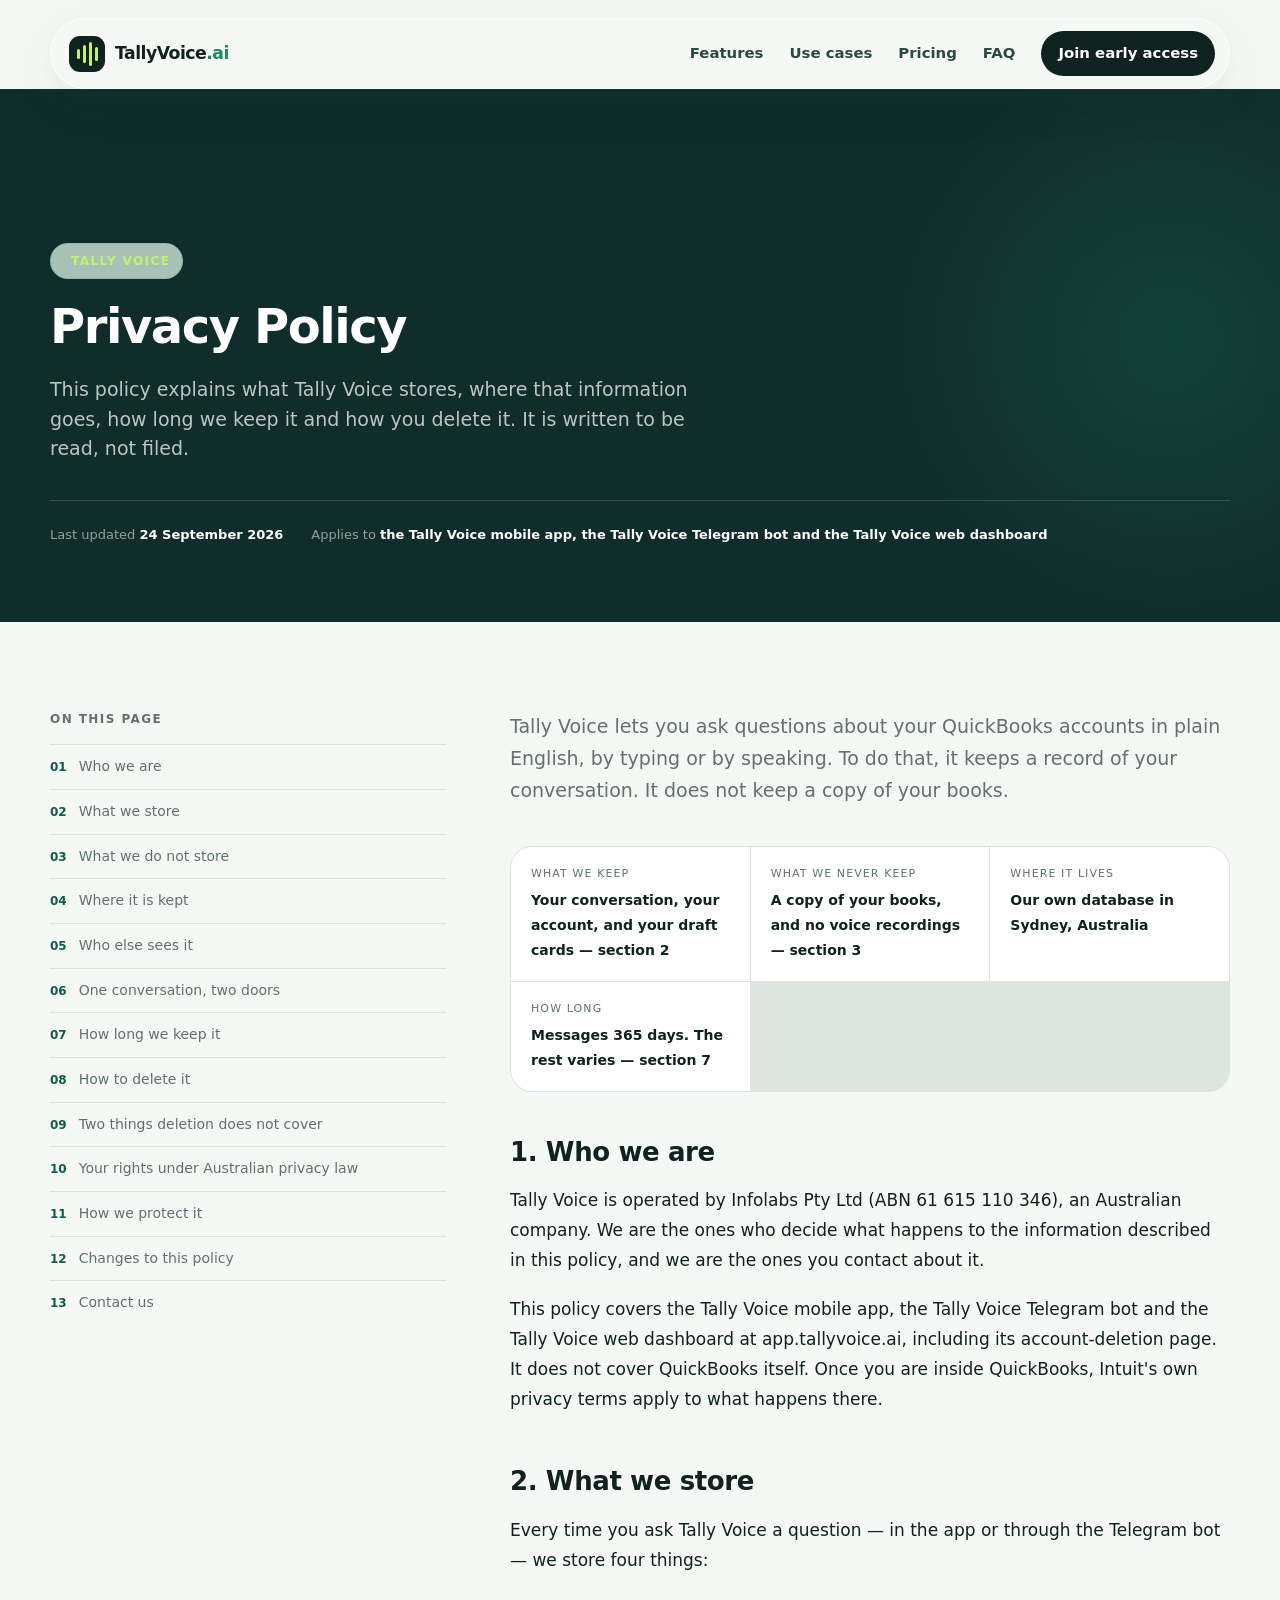
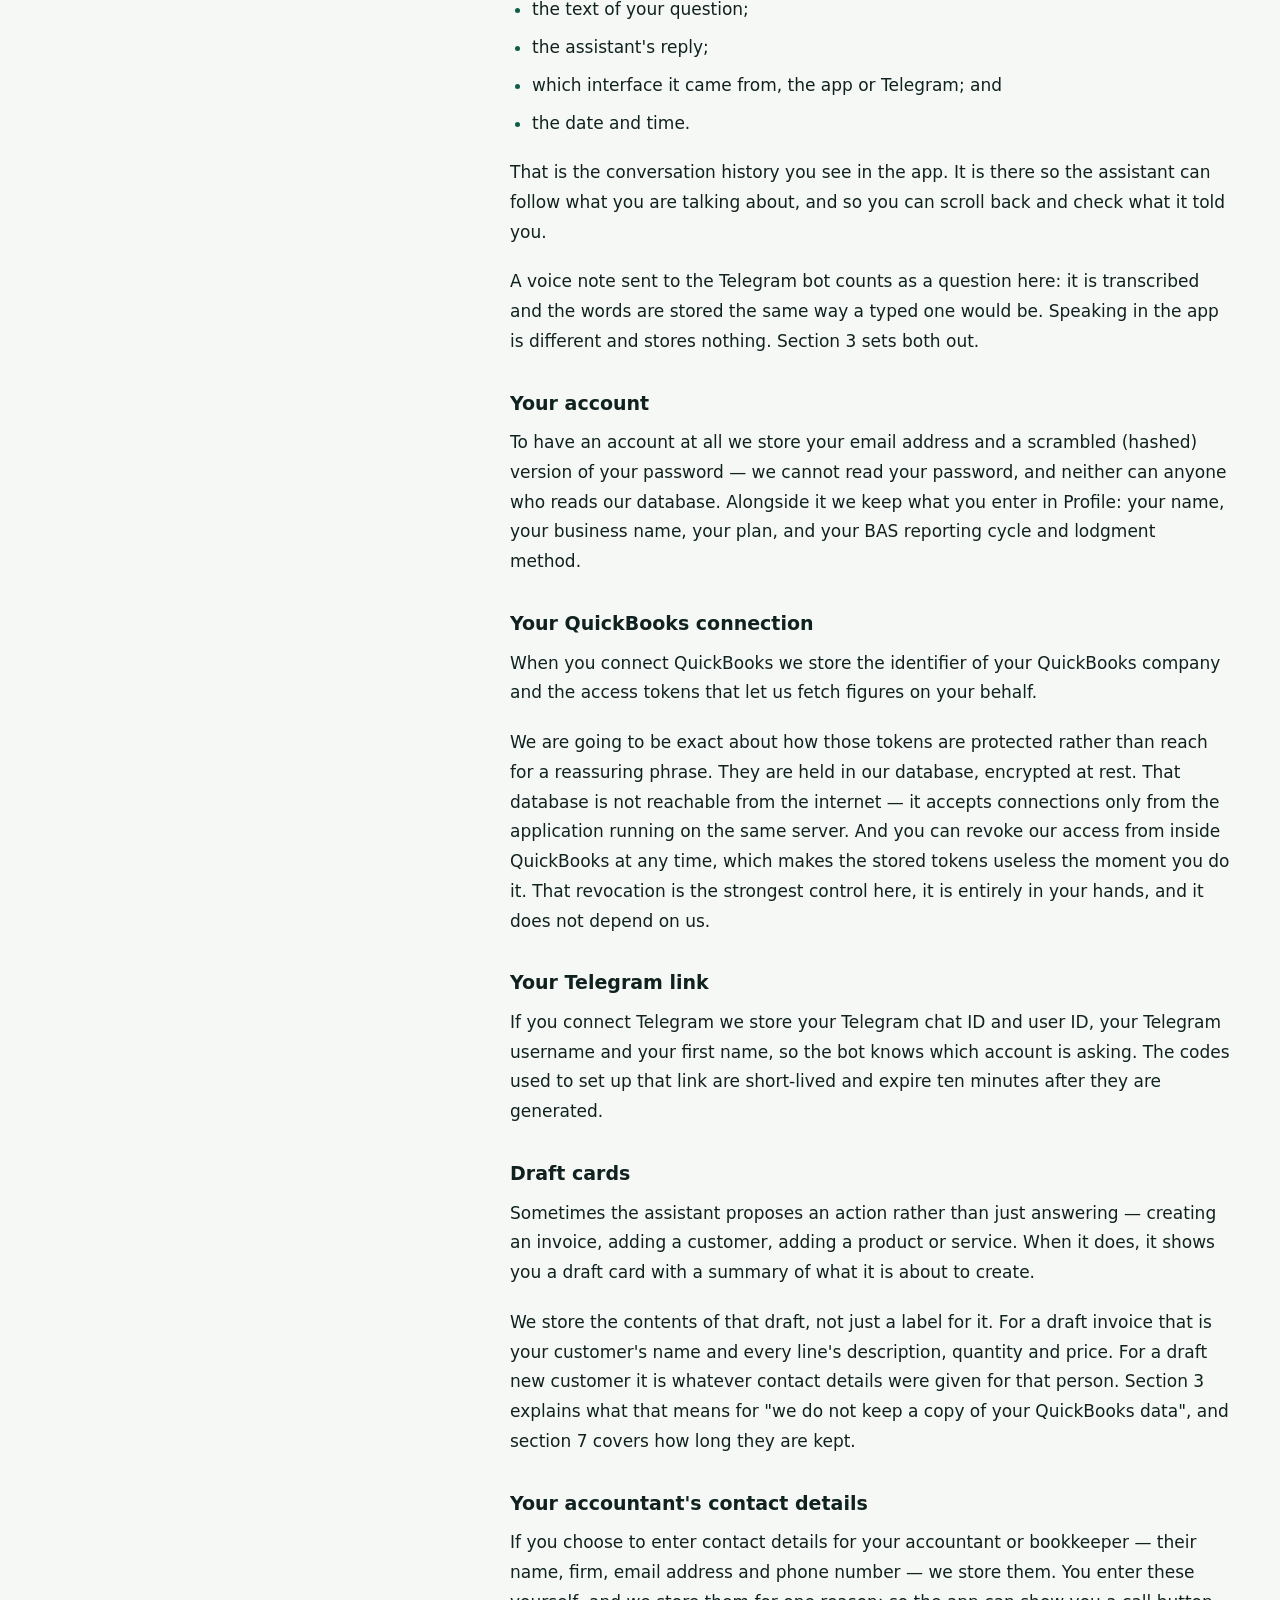
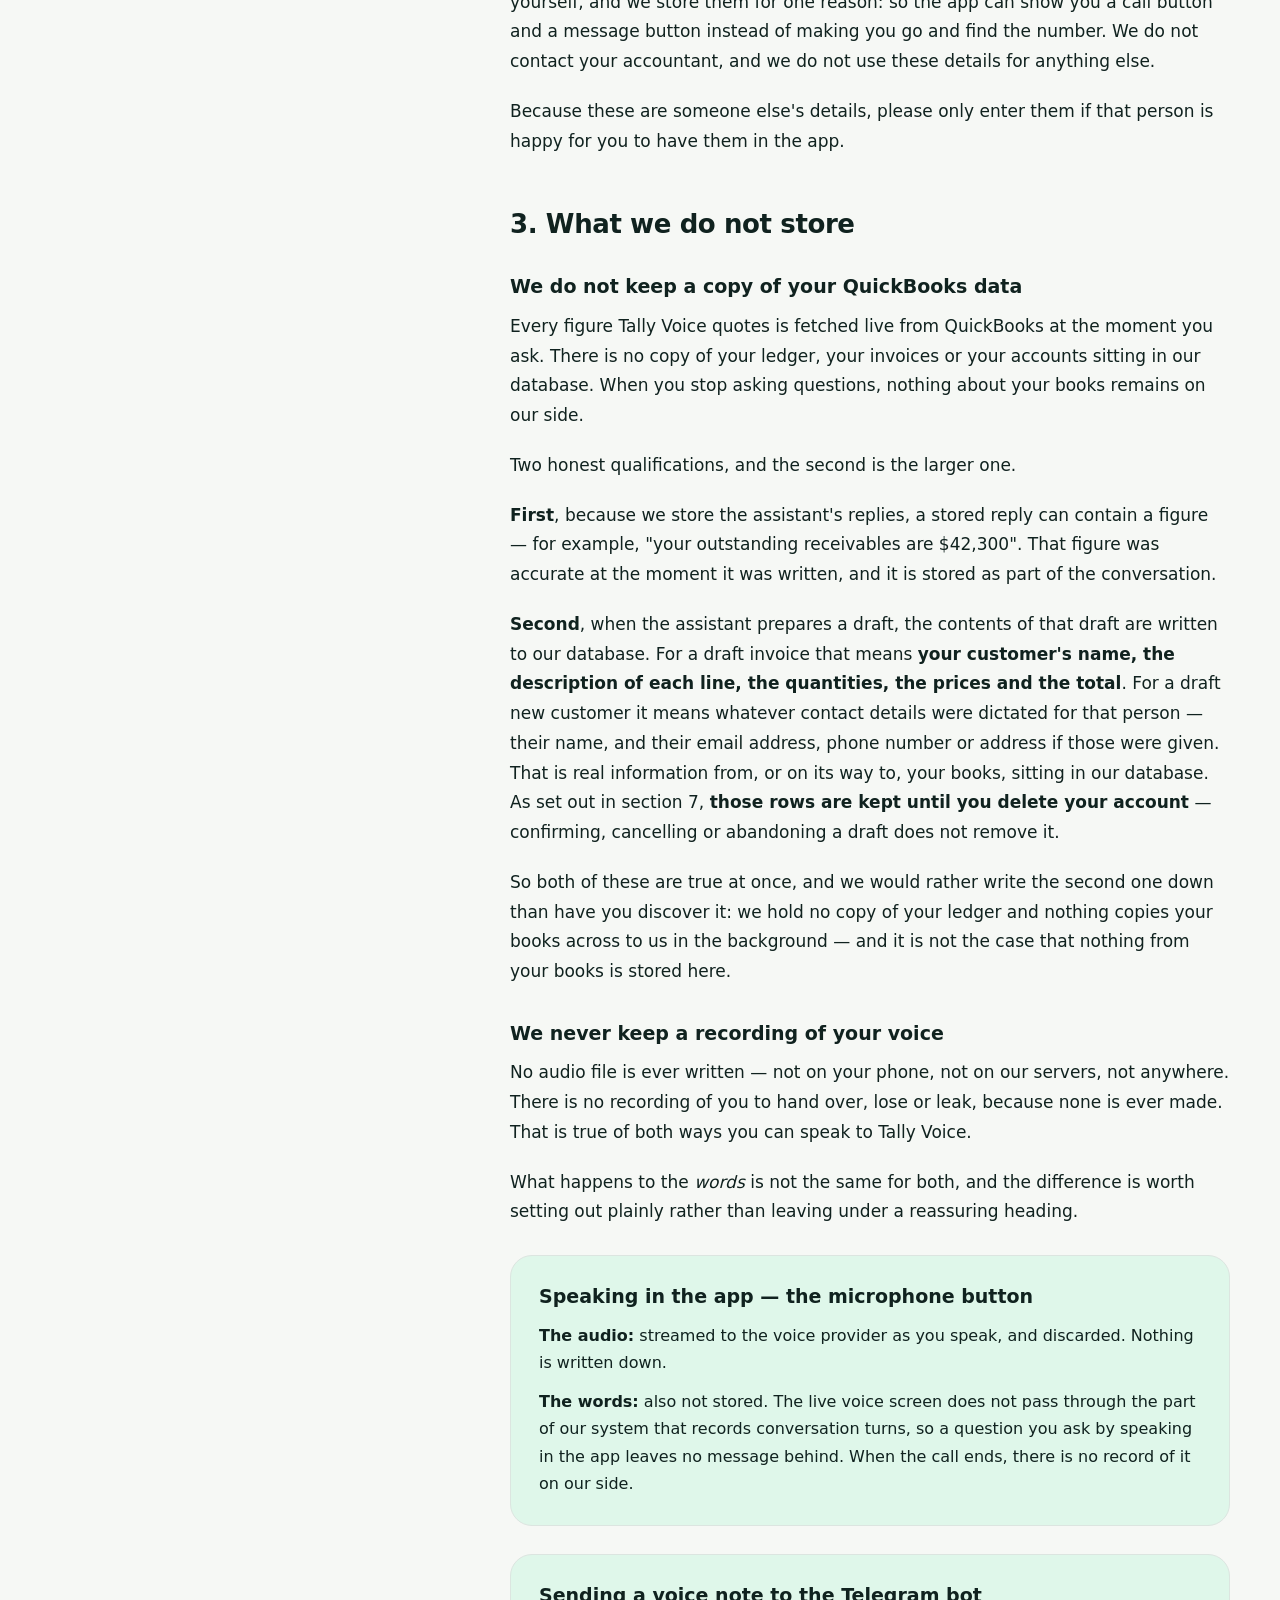
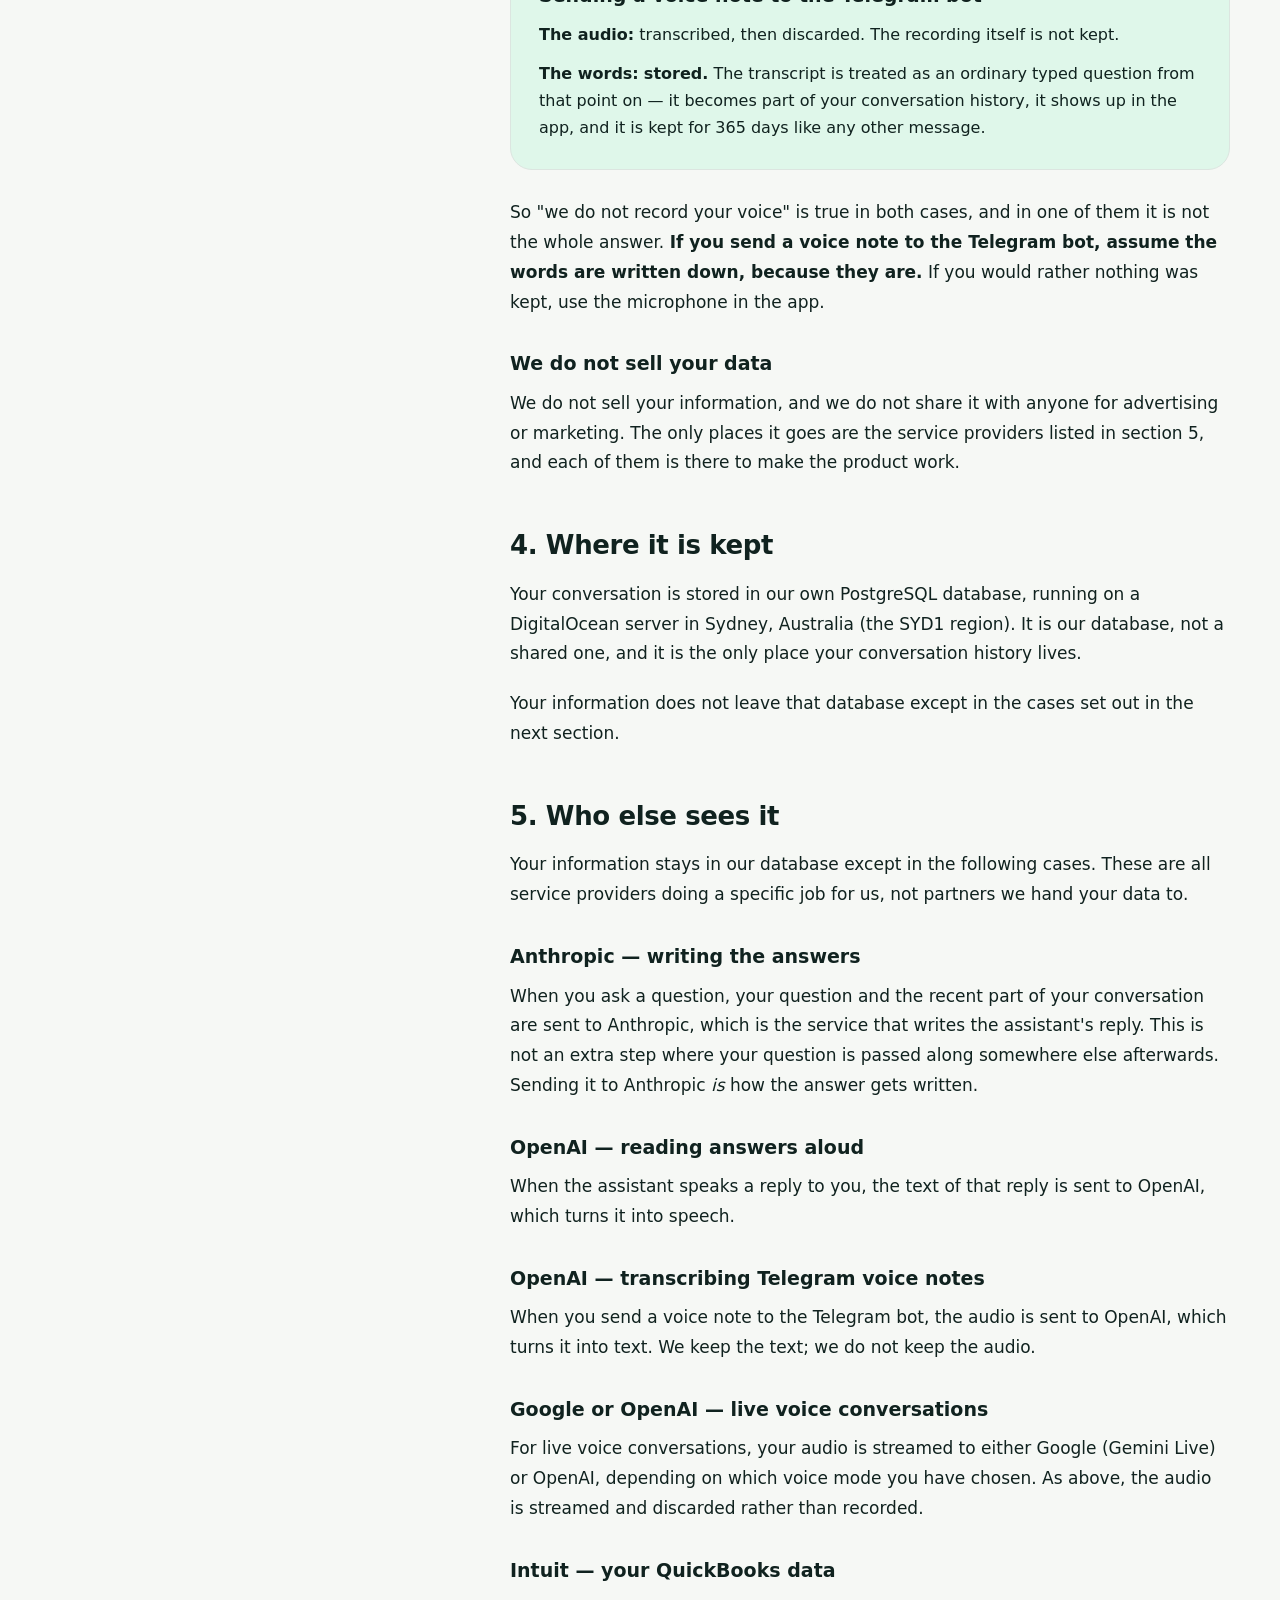
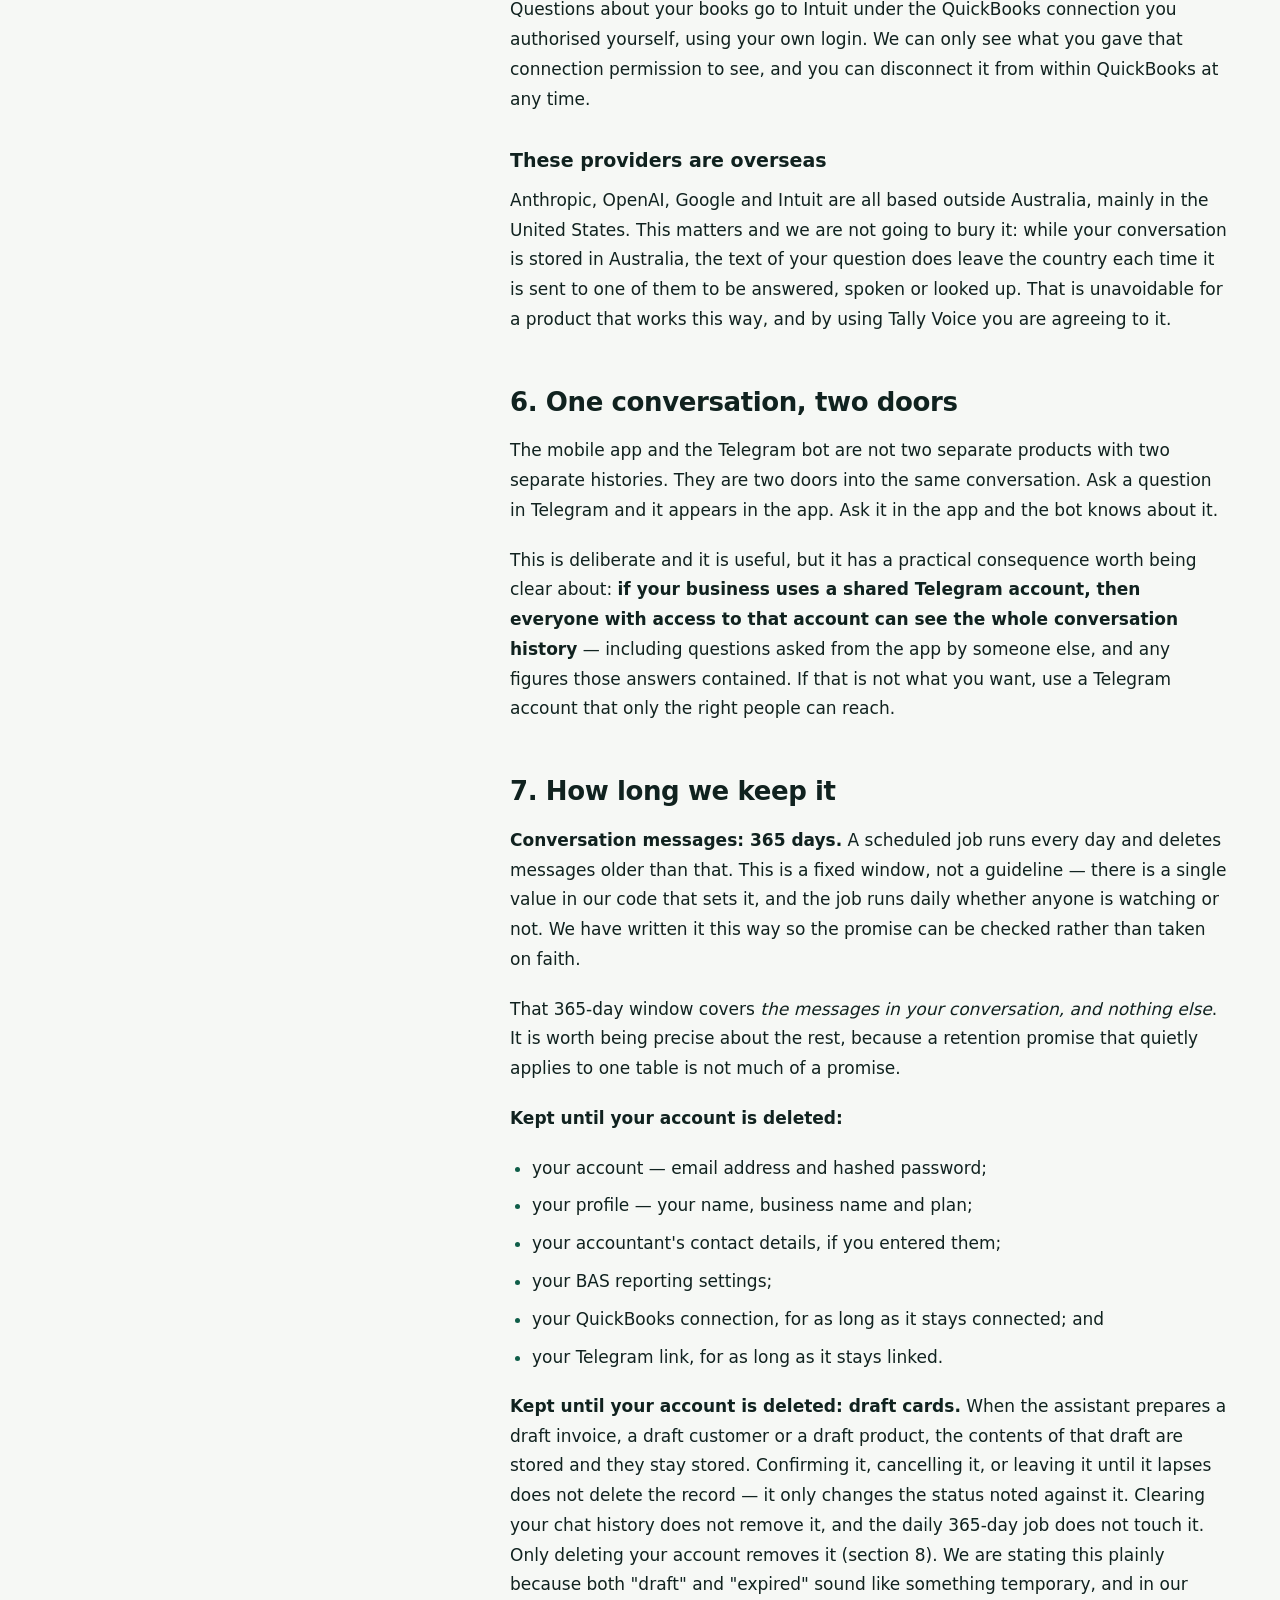
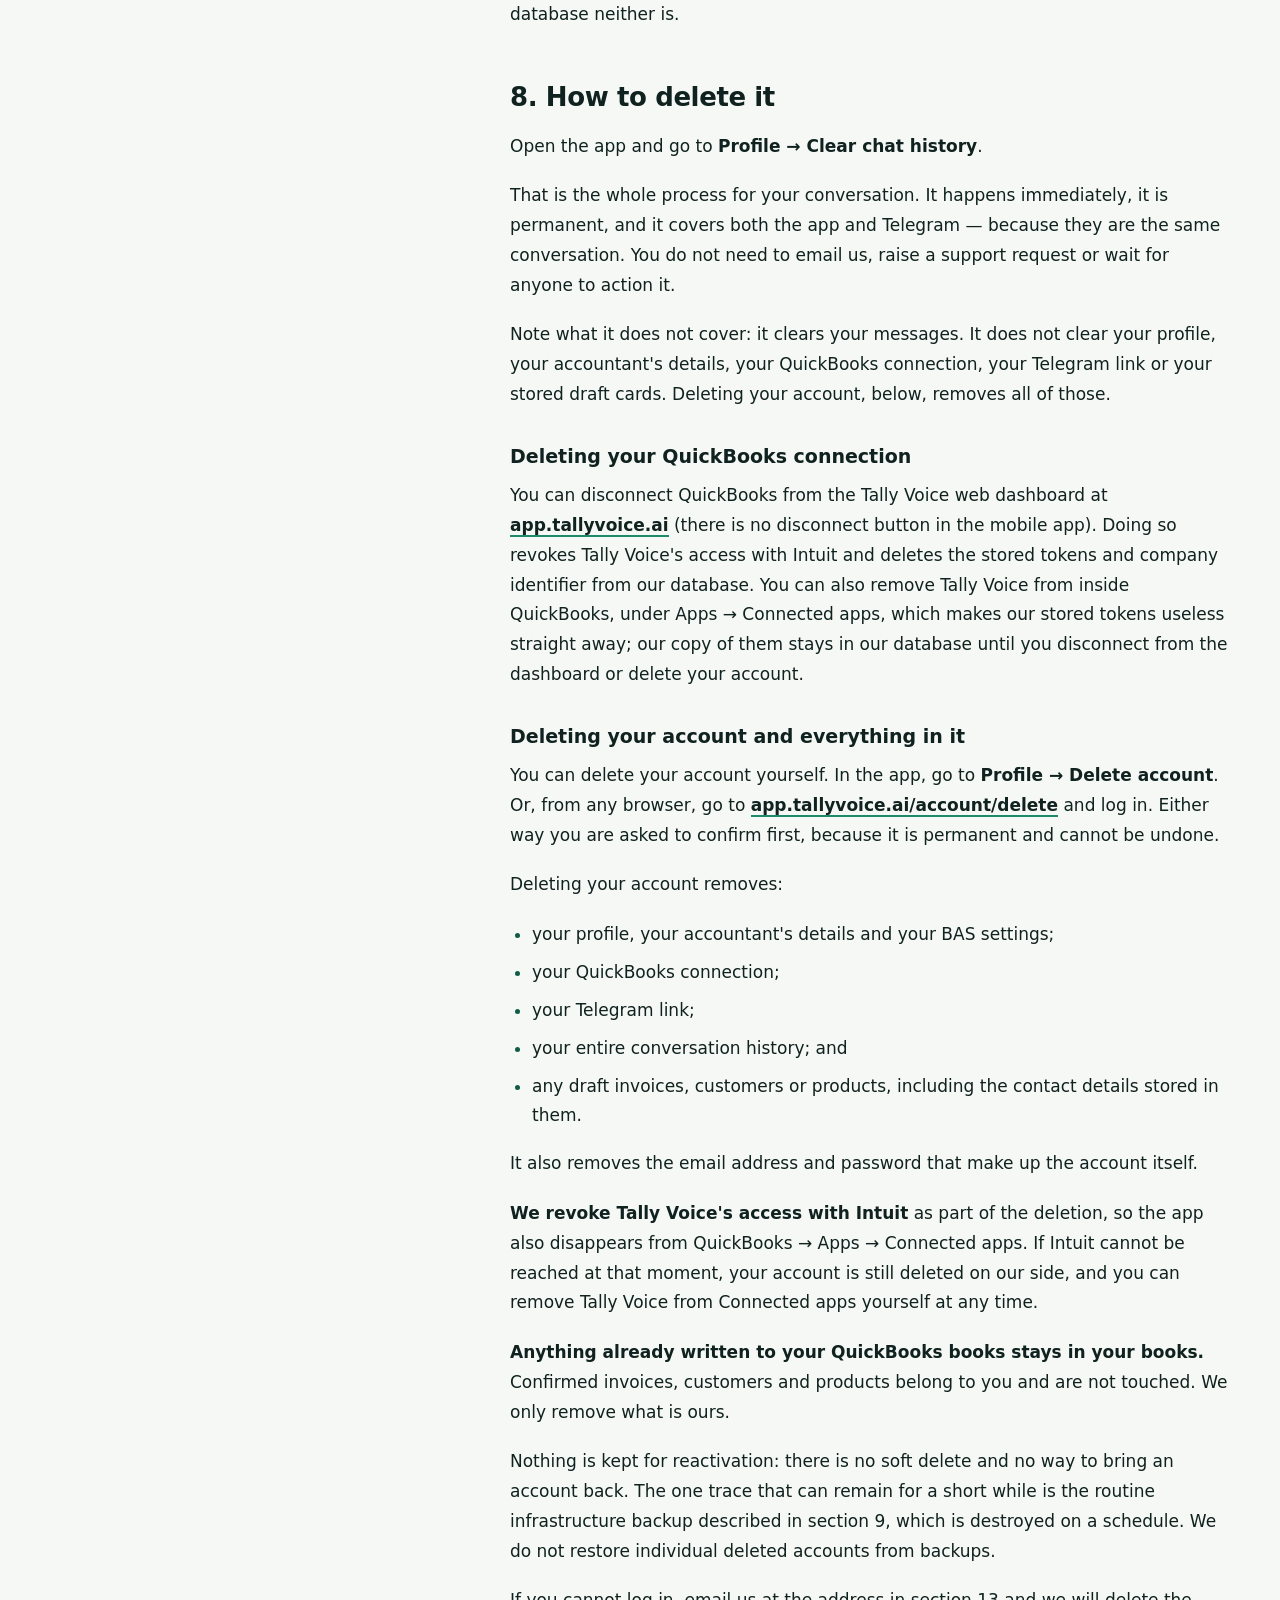
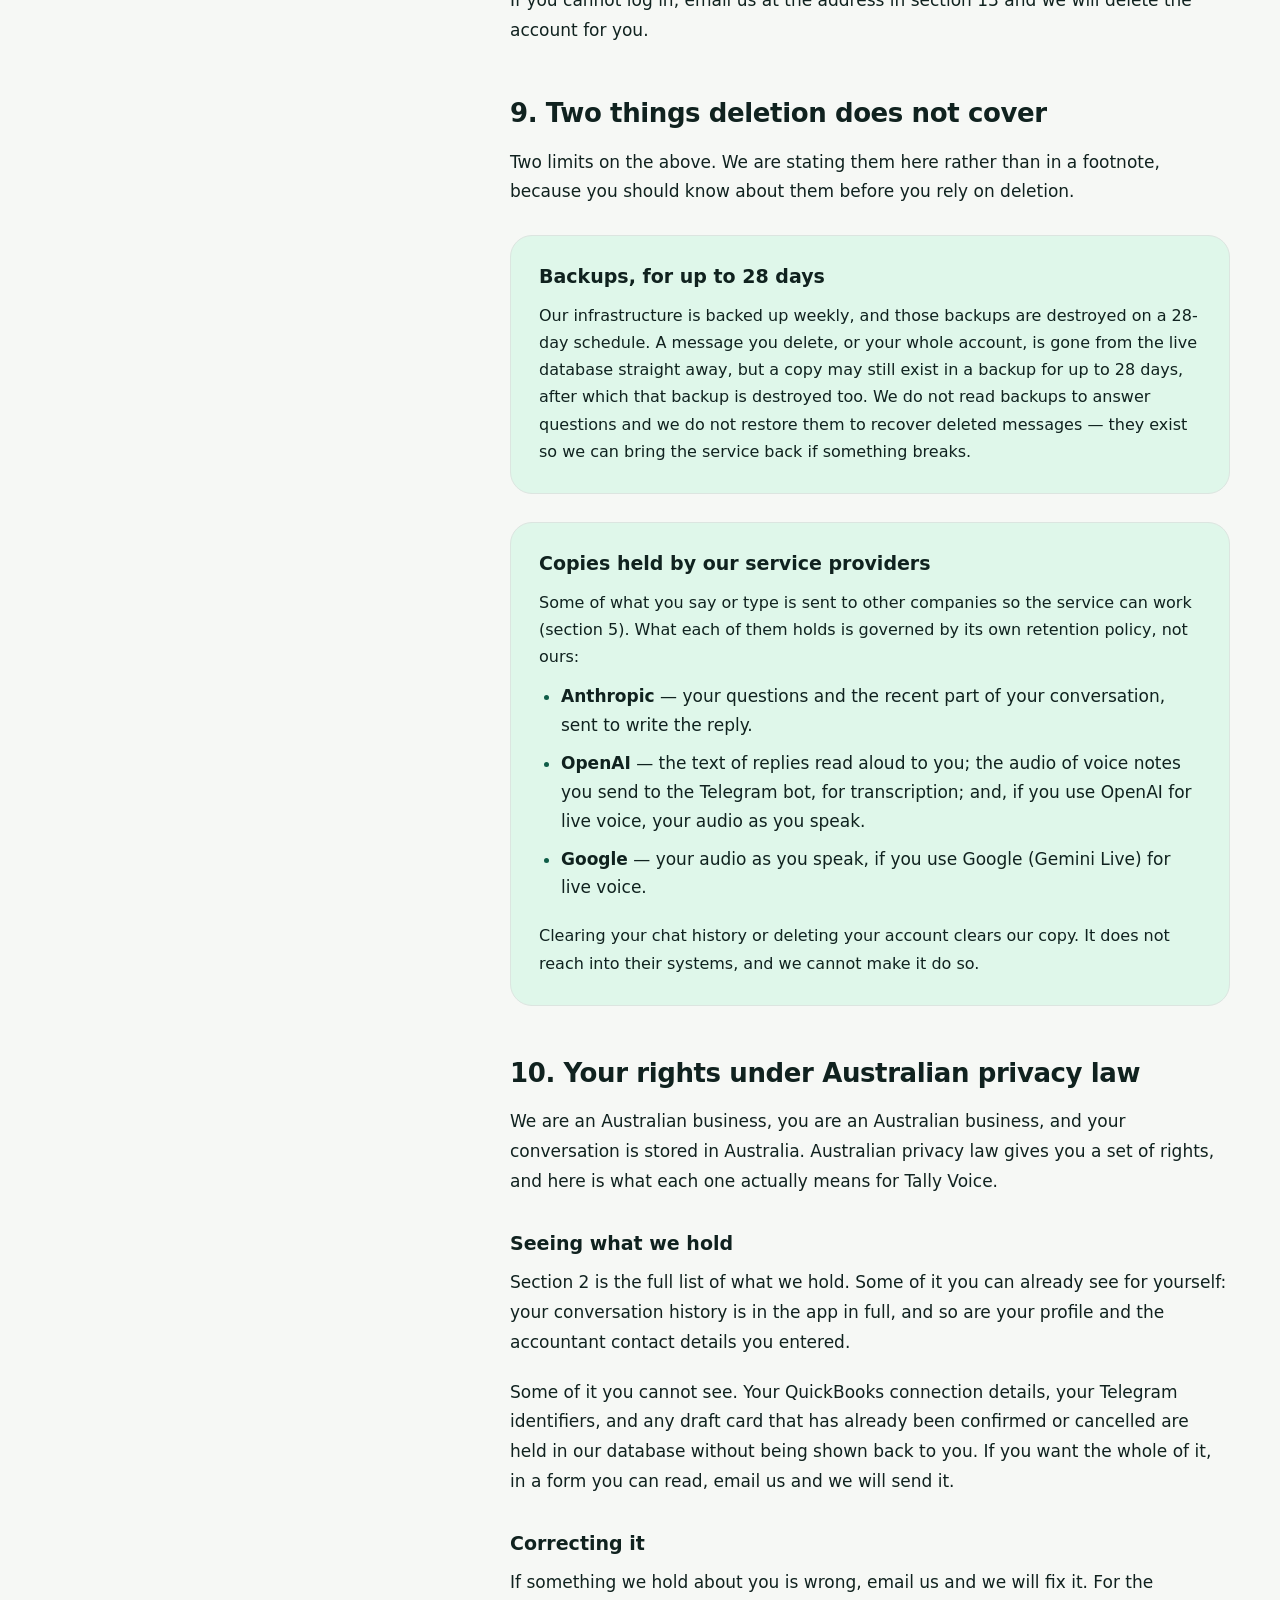
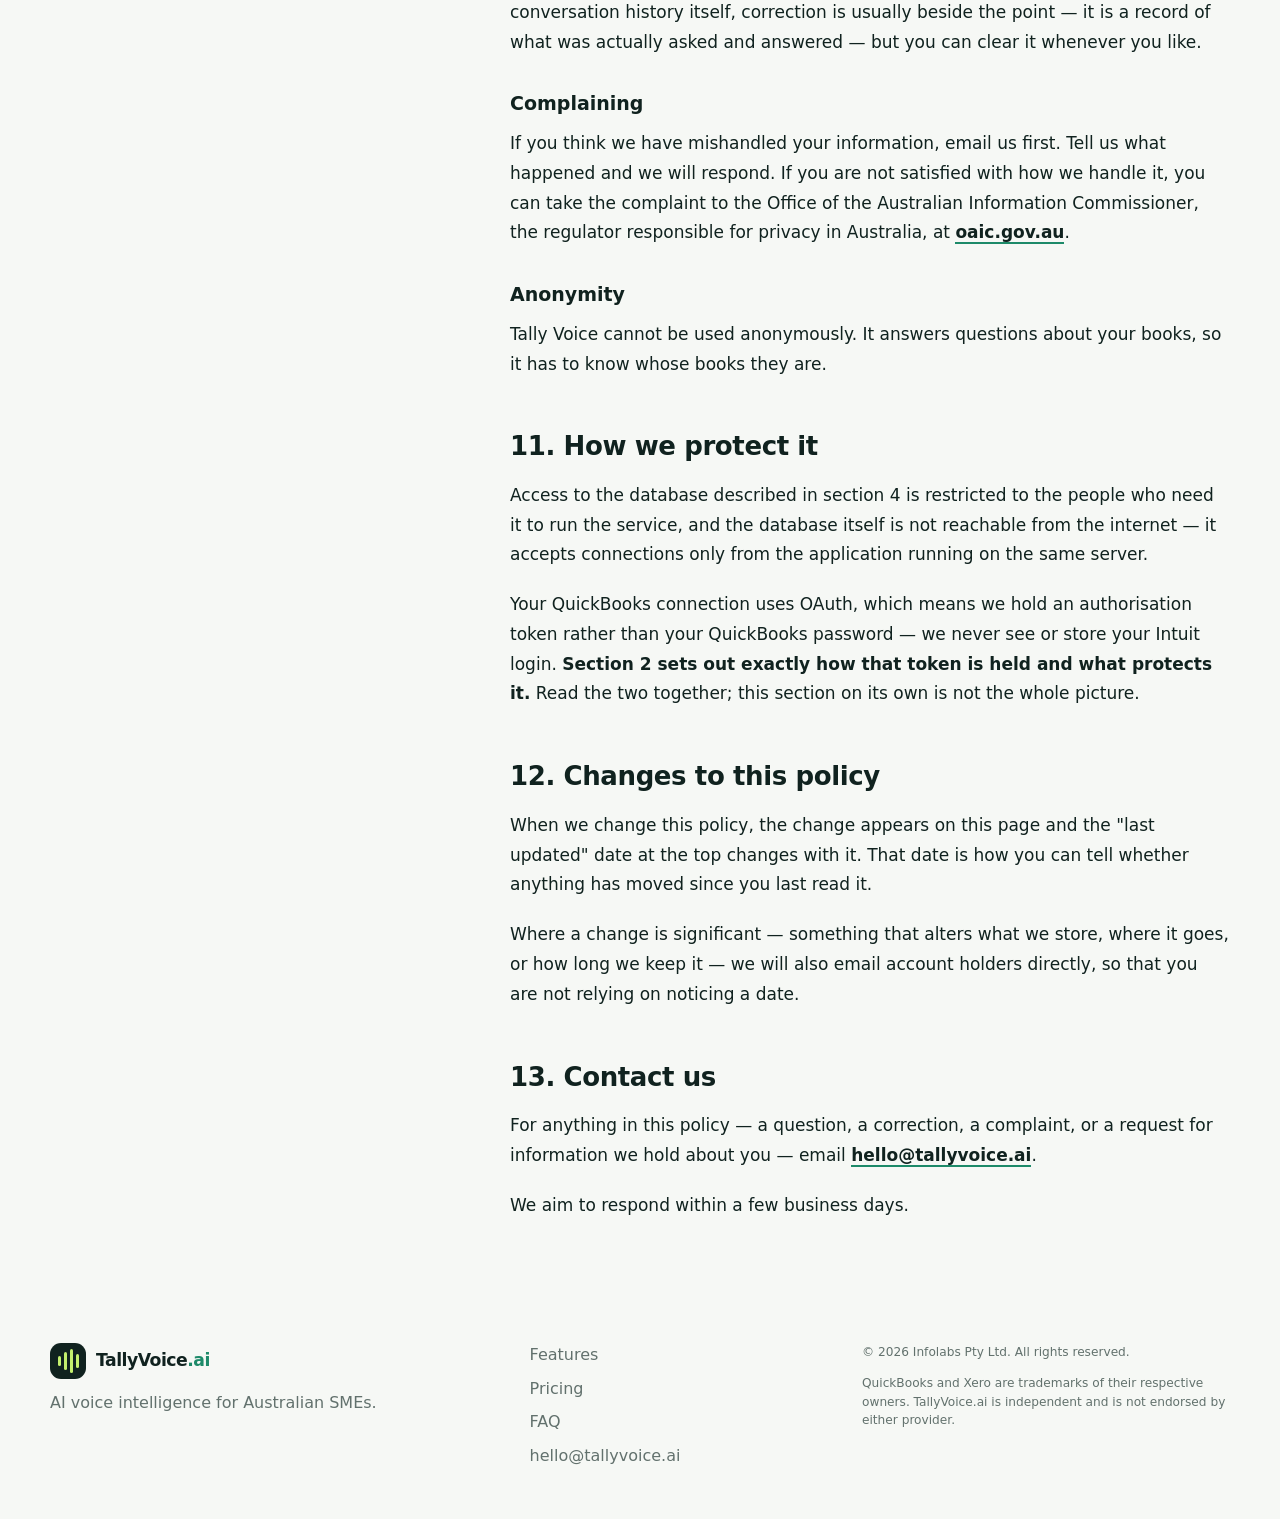
==== commit 37da14f3: "privacy: account deletion now exists; correct what it and nearby sections claim Section 8 said there" ====
--- a/privacy/index.html
+++ b/privacy/index.html
@@ -1,247 +1,5 @@
 <!DOCTYPE html>
-<!--
-  ============================================================================
-  TODO  -  Tally Voice Privacy Policy
-  Grep for "BEFORE-PUBLISH", "BEFORE-LAUNCH" and "UNCONFIRMED".
-
-  Two classes of item below, and they gate different things:
-
-    BEFORE-PUBLISH  this page MUST NOT go live while any of these is open.
-    BEFORE-LAUNCH   a product/backend change. Does NOT block publishing this
-                    page - the page describes today's behaviour accurately -
-                    but MUST be done before the product is launched, and the
-                    wording it unblocks is noted on the item.
-  ============================================================================
-
-  BLOCKING - unverified facts
-  ---------------------------------------------------------------------------
-  [x] 1. OPERATOR LEGAL ENTITY - CONFIRMED 30 Aug 2026 against ABN Lookup.
-         INFOLABS PTY LTD. Australian Private Company, active since
-         30 Sep 2016, main business location QLD.
-         NOTE: an earlier draft of this policy named a DIFFERENT company as
-         the operator. That was wrong. If any entity other than Infolabs Pty
-         Ltd appears anywhere on this page, it is a regression - fix it.
-         Infolabs is not registered for GST. That is deliberately not written
-         into the policy; GST status is not a privacy matter.
-
-  [x] 2. ABN - CONFIRMED 30 Aug 2026: 61 615 110 346, for INFOLABS PTY LTD.
-         Checksum validated (weighted sum 356, mod 89 = 0). In section 1.
-
-  BLOCKING - sections not yet written, pending production code review
-  ---------------------------------------------------------------------------
-  [x] 3. VOICE TRANSCRIPTS - SETTLED 30 Aug 2026, confirmed against the code.
-         TWO PATHS, DIFFERENT OUTCOMES, and only one of them is intuitive:
-         - APP REALTIME VOICE (mic button): nothing stored. No audio, no
-           transcript, no Message row. The WebView voice page talks to narrow
-           realtime tool endpoints and never reaches answer_question, which is
-           the only code path that records a turn.
-           (core/services/conversation.py:10, and the Conversation docstring.)
-         - TELEGRAM VOICE NOTES: run_bot.py transcribes the note and hands the
-           TEXT to answer_question as an ordinary question with
-           channel=TELEGRAM (run_bot.py:249). Audio discarded; the WORDS are
-           stored as a Message row and live 365 days like a typed question.
-         Section 3 now states audio and words SEPARATELY for each path, in two
-         callouts, and closes with "if you send a voice note to the Telegram
-         bot, assume the words are written down, because they are".
-         Section 2 cross-references it. Section 3's heading changed from
-         "We do not record your voice" to "We never keep a recording of your
-         voice" - the old one invited the reading that nothing is kept.
-
-  [x] 4. RETENTION / DELETION SCOPE - SETTLED, verified in code 28 Aug 2026.
-         purge_chat_history deletes Message rows ONLY (filtered on
-         created_at); Conversation rows are deliberately left alone.
-         clear_conversation() likewise deletes Message rows only. Nothing
-         deletes InvoiceDraft or RecordDraft.
-         Section 7 rewritten: 365 days covers messages and nothing else;
-         profile/account data kept until the account is deleted; draft rows
-         kept indefinitely and called out as such.
-
-  [x] 5. ACCOUNT DATA - SETTLED 28 Aug 2026. Section 2 now covers the account
-         (email, hashed password, name, business name, plan, BAS settings),
-         the QuickBooks connection (company identifier + tokens, with an
-         accurate description of what protects them) and the Telegram link
-         (chat ID, user ID, username, first name, 10-minute link codes).
-
-  BLOCKING - no delete-account route exists
-  ---------------------------------------------------------------------------
-  [x] 7. DELETE ACCOUNT - CLOSED 30 Aug 2026 as a publishing blocker.
-         There is still NO self-serve flow (verified 28 Aug: no
-         delete_account view, no URL route containing "delete"; nothing
-         deletes auth_user, Customer, InvoiceDraft or RecordDraft).
-         What closed it: the client has committed to actioning deletion
-         requests BY HAND, and the mailbox is live (item 6).
-         Section 8 promises exactly that and no more: email us and we will
-         delete your account and everything in it, done by hand, confirmed
-         when done. NO turnaround time is promised anywhere in the policy -
-         do not add one unless it is a commitment you can keep.
-         Still worth building a self-serve flow. No longer blocking.
-
-  SECURITY - not a policy item. Must not get lost.
-  ---------------------------------------------------------------------------
-  [ ] 8. QUICKBOOKS OAUTH TOKENS ARE STORED IN PLAINTEXT.
-         Verified 28 Aug 2026: core/models.py QBConnection.refresh_token and
-         .access_token are plain CharFields. There is no application-level
-         encryption anywhere in the codebase - grep for encrypt / Fernet /
-         EncryptedCharField returns nothing. At rest they are protected only
-         by disk and database access control.
-         Intuit's compliance questionnaire asks how OAuth tokens are stored.
-         This is the honest answer to that question, and it is weak.
-         The policy has been written to describe what actually protects the
-         connection (DB not internet-reachable, user can revoke from inside
-         QuickBooks) and makes NO encryption claim anywhere. Do not add one
-         until this is actually fixed.
-         Fix is a backend change (field-level encryption with a key supplied
-         from the environment, plus a re-encrypt migration for existing rows)
-         - out of scope for the policy work, tracked here so it survives.
-
-  [x] 9. THIRD-PARTY CONTACT DETAILS IN RecordDraft - DISCLOSED 28 Aug 2026.
-         RecordDraft.payload for kind="customer" holds a third party's name,
-         email, phone and address - the owner's customer, who never signed up,
-         never agreed to anything with us, and does not know we hold their
-         details. Sections 3 and 7 now say so.
-         Disclosure is done. THE FIX IS ITEM 10 (BEFORE-LAUNCH).
-
-  BLOCKING - infrastructure
-  ---------------------------------------------------------------------------
-  [x] 6. CONTACT EMAIL - LIVE, confirmed by client 30 Aug 2026.
-         hello@tallyvoice.ai now receives mail. Appears in section 10
-         (complaints) and section 13 (contact), and is now also the route for
-         account deletion requests in section 8 - see item 7.
-
-  BLOCKING - set at publish time
-  ---------------------------------------------------------------------------
-  [x] 11. LAST UPDATED DATE - SET 1 Sep 2026, the publish date. The hero
-          reads "Last updated 1 September 2026".
-          Section 12 tells readers this date is how they know whether the
-          policy has changed, so it is load-bearing, not decoration.
-          ON EVERY FUTURE EDIT: change it in the same commit. If a change is
-          significant - what is stored, where it goes, how long it is kept -
-          section 12 also promises an email to account holders. Both, or
-          section 12 becomes false.
-
-  BEFORE-LAUNCH - product change. Does not block publishing this page.
-  ---------------------------------------------------------------------------
-  [ ] 12. THE EARLY-ACCESS FORM RECORDS NOTHING, AND TELLS PEOPLE IT DID.
-          Verified 1 Sep 2026 in script.js lines 31-39. On submit it calls
-          event.preventDefault(), reads the form data into a local variable,
-          sets the message "Thanks {name}. Your early-access request has been
-          recorded.", and resets the form. There is no fetch, no action
-          attribute, no mailto, no storage. NOTHING IS TRANSMITTED ANYWHERE.
-
-          Every person who has signed up believes they are on a list that
-          does not exist. Those addresses are gone - they were never captured,
-          so they cannot be recovered. The boss needs to know this.
-
-          Two things to do, in this order:
-          1. Either wire the form to something real, or change the message so
-             it stops claiming a record was made. Do not leave it as is.
-          2. WHEN IT IS WIRED UP, THIS POLICY GOES STALE THE SAME DAY. It
-             would then collect a name and an email address and send them to
-             a third party, and this policy currently discloses neither the
-             collection nor the recipient. Section 2 (what we store) and
-             section 5 (who else sees it) both need updating, and the
-             cookies/analytics verdict at the bottom of this block needs
-             re-verifying. Treat the policy edit as part of that change, not
-             as a follow-up.
-
-
-  [ ] 10. SCRUB SPENT DRAFTS. Today, InvoiceDraft and RecordDraft rows are
-          kept forever with their contents intact. A RecordDraft of
-          kind="customer" holds a third party's name, email, phone and
-          address; an InvoiceDraft holds a customer name and the line items.
-          Once a draft is confirmed, cancelled, or past expires_at, that
-          content is no longer needed for anything.
-          APP 11.2 requires personal information to be destroyed or
-          de-identified once it is no longer needed for the purpose it was
-          collected for. A spent draft is exactly that, and the person whose
-          details are in a RecordDraft is not our user and cannot ask us to
-          delete them because they do not know we have them.
-
-          THE FIX
-          Extend purge_chat_history (core/management/commands/) so that, in
-          the same daily run, it also scrubs the CONTENT of spent drafts:
-
-            for InvoiceDraft and RecordDraft where
-                status in (confirmed, cancelled) OR expires_at < now:
-              clear  payload, summary, lines, qb_customer_name, qb_customer_id
-              keep   id, customer, kind, status, timestamps
-
-          Scrub the fields, keep the row. The row is the audit trail - it
-          records that a draft existed and what became of it - and it carries
-          no personal information once the content fields are empty. Deleting
-          rows outright would break the confirmed-invoice link
-          (qb_invoice_id / qb_doc_number) that ties a draft to what was
-          actually created in QuickBooks.
-
-          Decide the window: same 365 days as messages, or shorter. A spent
-          draft has no ongoing use, so shorter is defensible.
-
-          WHAT THIS UNBLOCKS
-          Section 7 currently has to say draft cards are "kept indefinitely".
-          Once this ships, that paragraph and the second qualification in
-          section 3 can both be rewritten to state a bounded window. Update
-          them in the same change - do not let the policy keep describing a
-          behaviour that is no longer true.
-
-  SITE FIX - its own change, its own test. Not part of the legal page.
-  ---------------------------------------------------------------------------
-  [ ] 13. THE STICKY HEADER DOES NOT STICK, SITE-WIDE.
-          styles.css:45  .page-shell { overflow: hidden; }
-          styles.css:49  .site-header { position: sticky; top: 0; z-index: 50; }
-
-          An ancestor with overflow:hidden becomes the containing block for
-          sticky descendants, so .site-header sticks to .page-shell rather
-          than to the viewport - which, since .page-shell is the full height
-          of the document, means it never appears to stick at all. It fails
-          silently: no error, no warning, and the CSS reads as though it
-          works.
-
-          The likely fix is overflow-x: clip on .page-shell instead of
-          overflow: hidden - clip does not create a scroll container, so
-          sticky survives. It is NOT a free swap:
-            - overflow-x:clip has a Safari floor (Safari 16+). Older iOS
-              would lose the horizontal-overflow containment that
-              overflow:hidden is presumably there to provide.
-            - whatever is overflowing horizontally needs finding first. If
-              nothing is, the property can simply go.
-
-          DELIBERATELY NOT DONE HERE. Shipping a layout change to every page
-          in the same commit as a new legal page means that if something looks
-          wrong afterwards, you cannot tell which caused it. The homepage is
-          an approved design; this needs its own change and its own pass on
-          real Safari, not just headless Chrome.
-
-          Until it is fixed, legal.css does not use position:sticky for the
-          table of contents - it would be dead CSS. When this is fixed,
-          revisit .legal-toc and decide whether a sticky TOC is wanted.
-
-  NOT BLOCKING - verified, no action needed
-  ---------------------------------------------------------------------------
-  [x] Backups (section 9) - CONFIRMED by the client 30 Aug 2026 in the
-      DigitalOcean panel: automated backups are enabled on the production
-      droplet, taken weekly on Sunday between 8PM and 12AM UTC, each one
-      scheduled for deletion after 28 days. Section 9's "backed up weekly,
-      and those backups are destroyed on a 28-day schedule" is accurate as
-      written. Re-verify if the backup policy changes.
-
-
-  [x] Cookies / analytics - verified 1 Sep 2026 across tallyvoice.ai as it
-      stands today (index.html, privacy/index.html, styles.css, legal.css,
-      script.js).
-      The site sets no cookies, uses no localStorage or sessionStorage, loads
-      no external fonts, scripts, CDNs or analytics, and makes no third-party
-      requests. No cookie or tracking disclosure is owed.
-
-      THIS VERDICT IS CONDITIONAL. It stops being true the moment any of the
-      following lands, and each of them silently creates a disclosure
-      obligation:
-        - the early-access form is wired to anything real (see item 12);
-        - an analytics or heatmap tag is added;
-        - a font, icon set or script is loaded from a CDN;
-        - an embed goes in (video, map, chat widget, booking iframe).
-      Re-verify on any of those and update this policy before shipping it.
-      Do not carry this verdict forward on trust - re-run the check.
--->
+<!-- Working notes for this page: ./NOTES.md (not deployed - see DEPLOY.md) -->
 <html lang="en-AU">
 <head>
   <meta charset="UTF-8" />
@@ -282,8 +40,8 @@
           <h1>Privacy Policy</h1>
           <p>This policy explains what Tally Voice stores, where that information goes, how long we keep it and how you delete it. It is written to be read, not filed.</p>
           <div class="legal-meta">
-            <span>Last updated <strong>1 September 2026</strong></span>
-            <span>Applies to <strong>the Tally Voice mobile app and the Tally Voice Telegram bot</strong></span>
+            <span>Last updated <strong>24 September 2026</strong></span>
+            <span>Applies to <strong>the Tally Voice mobile app, the Tally Voice Telegram bot and the Tally Voice web dashboard</strong></span>
           </div>
         </div>
       </section>
@@ -320,13 +78,8 @@
             </div>
 
             <h2 id="who">1. Who we are</h2>
-            <!-- Entity and ABN confirmed 30 Aug 2026 against ABN Lookup:
-                 INFOLABS PTY LTD, ABN 61 615 110 346, Australian Private Company,
-                 active since 30 Sep 2016, main business location QLD.
-                 ABN checksum verified. NOT registered for GST - deliberately not
-                 mentioned in the policy, it is not a privacy matter. -->
             <p>Tally Voice is operated by Infolabs Pty Ltd (ABN 61 615 110 346), an Australian company. We are the ones who decide what happens to the information described in this policy, and we are the ones you contact about it.</p>
-            <p>This policy covers the Tally Voice mobile app and the Tally Voice Telegram bot. It does not cover QuickBooks itself. Once you are inside QuickBooks, Intuit's own privacy terms apply to what happens there.</p>
+            <p>This policy covers the Tally Voice mobile app, the Tally Voice Telegram bot and the Tally Voice web dashboard at app.tallyvoice.ai, including its account-deletion page. It does not cover QuickBooks itself. Once you are inside QuickBooks, Intuit's own privacy terms apply to what happens there.</p>
 
             <h2 id="stored">2. What we store</h2>
             <p>Every time you ask Tally Voice a question &mdash; in the app or through the Telegram bot &mdash; we store four things:</p>
@@ -344,7 +97,7 @@
 
             <h3>Your QuickBooks connection</h3>
             <p>When you connect QuickBooks we store the identifier of your QuickBooks company and the access tokens that let us fetch figures on your behalf.</p>
-            <p>We are going to be exact about how those tokens are protected rather than reach for a reassuring phrase. They are held in our database. That database is not reachable from the internet &mdash; it accepts connections only from the application running on the same server. And you can revoke our access from inside QuickBooks at any time, which makes the stored tokens useless the moment you do it. That revocation is the strongest control here, it is entirely in your hands, and it does not depend on us.</p>
+            <p>We are going to be exact about how those tokens are protected rather than reach for a reassuring phrase. They are held in our database, encrypted at rest. That database is not reachable from the internet &mdash; it accepts connections only from the application running on the same server. And you can revoke our access from inside QuickBooks at any time, which makes the stored tokens useless the moment you do it. That revocation is the strongest control here, it is entirely in your hands, and it does not depend on us.</p>
 
             <h3>Your Telegram link</h3>
             <p>If you connect Telegram we store your Telegram chat ID and user ID, your Telegram username and your first name, so the bot knows which account is asking. The codes used to set up that link are short-lived and expire ten minutes after they are generated.</p>
@@ -363,7 +116,7 @@
             <p>Every figure Tally Voice quotes is fetched live from QuickBooks at the moment you ask. There is no copy of your ledger, your invoices or your accounts sitting in our database. When you stop asking questions, nothing about your books remains on our side.</p>
             <p>Two honest qualifications, and the second is the larger one.</p>
             <p><strong>First</strong>, because we store the assistant's replies, a stored reply can contain a figure &mdash; for example, "your outstanding receivables are $42,300". That figure was accurate at the moment it was written, and it is stored as part of the conversation.</p>
-            <p><strong>Second</strong>, when the assistant prepares a draft, the contents of that draft are written to our database. For a draft invoice that means <strong>your customer's name, the description of each line, the quantities, the prices and the total</strong>. For a draft new customer it means whatever contact details were dictated for that person &mdash; their name, and their email address, phone number or address if those were given. That is real information from, or on its way to, your books, sitting in our database. As set out in section 7, <strong>those rows are kept indefinitely</strong> &mdash; confirming, cancelling or abandoning a draft does not remove it.</p>
+            <p><strong>Second</strong>, when the assistant prepares a draft, the contents of that draft are written to our database. For a draft invoice that means <strong>your customer's name, the description of each line, the quantities, the prices and the total</strong>. For a draft new customer it means whatever contact details were dictated for that person &mdash; their name, and their email address, phone number or address if those were given. That is real information from, or on its way to, your books, sitting in our database. As set out in section 7, <strong>those rows are kept until you delete your account</strong> &mdash; confirming, cancelling or abandoning a draft does not remove it.</p>
             <p>So both of these are true at once, and we would rather write the second one down than have you discover it: we hold no copy of your ledger and nothing copies your books across to us in the background &mdash; and it is not the case that nothing from your books is stored here.</p>
 
             <h3>We never keep a recording of your voice</h3>
@@ -399,6 +152,9 @@
 
             <h3>OpenAI &mdash; reading answers aloud</h3>
             <p>When the assistant speaks a reply to you, the text of that reply is sent to OpenAI, which turns it into speech.</p>
+
+            <h3>OpenAI &mdash; transcribing Telegram voice notes</h3>
+            <p>When you send a voice note to the Telegram bot, the audio is sent to OpenAI, which turns it into text. We keep the text; we do not keep the audio.</p>
 
             <h3>Google or OpenAI &mdash; live voice conversations</h3>
             <p>For live voice conversations, your audio is streamed to either Google (Gemini Live) or OpenAI, depending on which voice mode you have chosen. As above, the audio is streamed and discarded rather than recorded.</p>
@@ -425,30 +181,49 @@
               <li>your QuickBooks connection, for as long as it stays connected; and</li>
               <li>your Telegram link, for as long as it stays linked.</li>
             </ul>
-            <p><strong>Kept indefinitely: draft cards.</strong> When the assistant prepares a draft invoice, a draft customer or a draft product, the contents of that draft are stored and they stay stored. Confirming it, cancelling it, or leaving it until it lapses does not delete the record &mdash; it only changes the status noted against it. Clearing your chat history does not remove it, and the daily 365-day job does not touch it. We are stating this plainly because both "draft" and "expired" sound like something temporary, and in our database neither is.</p>
+            <p><strong>Kept until your account is deleted: draft cards.</strong> When the assistant prepares a draft invoice, a draft customer or a draft product, the contents of that draft are stored and they stay stored. Confirming it, cancelling it, or leaving it until it lapses does not delete the record &mdash; it only changes the status noted against it. Clearing your chat history does not remove it, and the daily 365-day job does not touch it. Only deleting your account removes it (section 8). We are stating this plainly because both "draft" and "expired" sound like something temporary, and in our database neither is.</p>
 
             <h2 id="delete">8. How to delete it</h2>
             <p>Open the app and go to <strong>Profile &rarr; Clear chat history</strong>.</p>
             <p>That is the whole process for your conversation. It happens immediately, it is permanent, and it covers both the app and Telegram &mdash; because they are the same conversation. You do not need to email us, raise a support request or wait for anyone to action it.</p>
-            <p>Note what it does not cover: it clears your messages. It does not clear your profile, your accountant's details, your QuickBooks connection, your Telegram link or your stored draft cards. Those are covered below.</p>
+            <p>Note what it does not cover: it clears your messages. It does not clear your profile, your accountant's details, your QuickBooks connection, your Telegram link or your stored draft cards. Deleting your account, below, removes all of those.</p>
 
             <h3>Deleting your QuickBooks connection</h3>
-            <p>Disconnecting QuickBooks &mdash; either in the app or from inside QuickBooks itself &mdash; deletes the stored tokens and company identifier from our database.</p>
+            <p>You can disconnect QuickBooks from the Tally Voice web dashboard at <a href="https://app.tallyvoice.ai/">app.tallyvoice.ai</a> (there is no disconnect button in the mobile app). Doing so revokes Tally Voice's access with Intuit and deletes the stored tokens and company identifier from our database. You can also remove Tally Voice from inside QuickBooks, under Apps &rarr; Connected apps, which makes our stored tokens useless straight away; our copy of them stays in our database until you disconnect from the dashboard or delete your account.</p>
 
             <h3>Deleting your account and everything in it</h3>
-            <p>There is no button for this yet. Email us at the address in section 13 and ask, and we will delete your account and everything listed in section 7 &mdash; your profile, your accountant's details, your BAS settings, your QuickBooks connection, your Telegram link and your stored draft cards. We do it by hand, and we will confirm when it is done. We would rather tell you it is a manual process than imply there is a self-service switch that does not exist.</p>
+            <p>You can delete your account yourself. In the app, go to <strong>Profile &rarr; Delete account</strong>. Or, from any browser, go to <a href="https://app.tallyvoice.ai/account/delete/">app.tallyvoice.ai/account/delete</a> and log in. Either way you are asked to confirm first, because it is permanent and cannot be undone.</p>
+            <p>Deleting your account removes:</p>
+            <ul>
+              <li>your profile, your accountant's details and your BAS settings;</li>
+              <li>your QuickBooks connection;</li>
+              <li>your Telegram link;</li>
+              <li>your entire conversation history; and</li>
+              <li>any draft invoices, customers or products, including the contact details stored in them.</li>
+            </ul>
+            <p>It also removes the email address and password that make up the account itself.</p>
+            <p><strong>We revoke Tally Voice's access with Intuit</strong> as part of the deletion, so the app also disappears from QuickBooks &rarr; Apps &rarr; Connected apps. If Intuit cannot be reached at that moment, your account is still deleted on our side, and you can remove Tally Voice from Connected apps yourself at any time.</p>
+            <p><strong>Anything already written to your QuickBooks books stays in your books.</strong> Confirmed invoices, customers and products belong to you and are not touched. We only remove what is ours.</p>
+            <p>Nothing is kept for reactivation: there is no soft delete and no way to bring an account back. The one trace that can remain for a short while is the routine infrastructure backup described in section 9, which is destroyed on a schedule. We do not restore individual deleted accounts from backups.</p>
+            <p>If you cannot log in, email us at the address in section 13 and we will delete the account for you.</p>
 
             <h2 id="caveats">9. Two things deletion does not cover</h2>
             <p>Two limits on the above. We are stating them here rather than in a footnote, because you should know about them before you rely on deletion.</p>
 
             <div class="legal-callout">
               <h3>Backups, for up to 28 days</h3>
-              <p>Our infrastructure is backed up weekly, and those backups are destroyed on a 28-day schedule. A message you delete is gone from the live database straight away, but a copy may still exist in a backup for up to 28 days, after which that backup is destroyed too. We do not read backups to answer questions and we do not restore them to recover deleted messages &mdash; they exist so we can bring the service back if something breaks.</p>
-            </div>
-
-            <div class="legal-callout">
-              <h3>The copy sent to Anthropic</h3>
-              <p>The copy of your question that was sent to Anthropic to generate the answer is held under Anthropic's retention policy, not ours. Clearing your chat history clears our copy. It does not reach into Anthropic's systems, and we cannot make it do so.</p>
+              <p>Our infrastructure is backed up weekly, and those backups are destroyed on a 28-day schedule. A message you delete, or your whole account, is gone from the live database straight away, but a copy may still exist in a backup for up to 28 days, after which that backup is destroyed too. We do not read backups to answer questions and we do not restore them to recover deleted messages &mdash; they exist so we can bring the service back if something breaks.</p>
+            </div>
+
+            <div class="legal-callout">
+              <h3>Copies held by our service providers</h3>
+              <p>Some of what you say or type is sent to other companies so the service can work (section 5). What each of them holds is governed by its own retention policy, not ours:</p>
+              <ul>
+                <li><strong>Anthropic</strong> &mdash; your questions and the recent part of your conversation, sent to write the reply.</li>
+                <li><strong>OpenAI</strong> &mdash; the text of replies read aloud to you; the audio of voice notes you send to the Telegram bot, for transcription; and, if you use OpenAI for live voice, your audio as you speak.</li>
+                <li><strong>Google</strong> &mdash; your audio as you speak, if you use Google (Gemini Live) for live voice.</li>
+              </ul>
+              <p>Clearing your chat history or deleting your account clears our copy. It does not reach into their systems, and we cannot make it do so.</p>
             </div>
 
             <h2 id="rights">10. Your rights under Australian privacy law</h2>
--- a/legal.css
+++ b/legal.css
@@ -23,12 +23,6 @@
  *               The base rules are fluid instead — clamp() for type and
  *               spacing, auto-fit for the summary grid, and a wrapping flex
  *               sidebar for the TOC — so there is nothing left to override.
- *
- *   STICKY TOC  deliberately NOT sticky. .page-shell sets overflow:hidden,
- *               which makes it the containing block for sticky descendants,
- *               so position:sticky silently does nothing inside it. See TODO
- *               item 13 — fixing that is a global change and does not belong
- *               in the same commit as a new legal page.
  *
  *   ADDED       .container, .section-dark. The ported markup uses them and
  *               this site's styles.css does not define them. .container
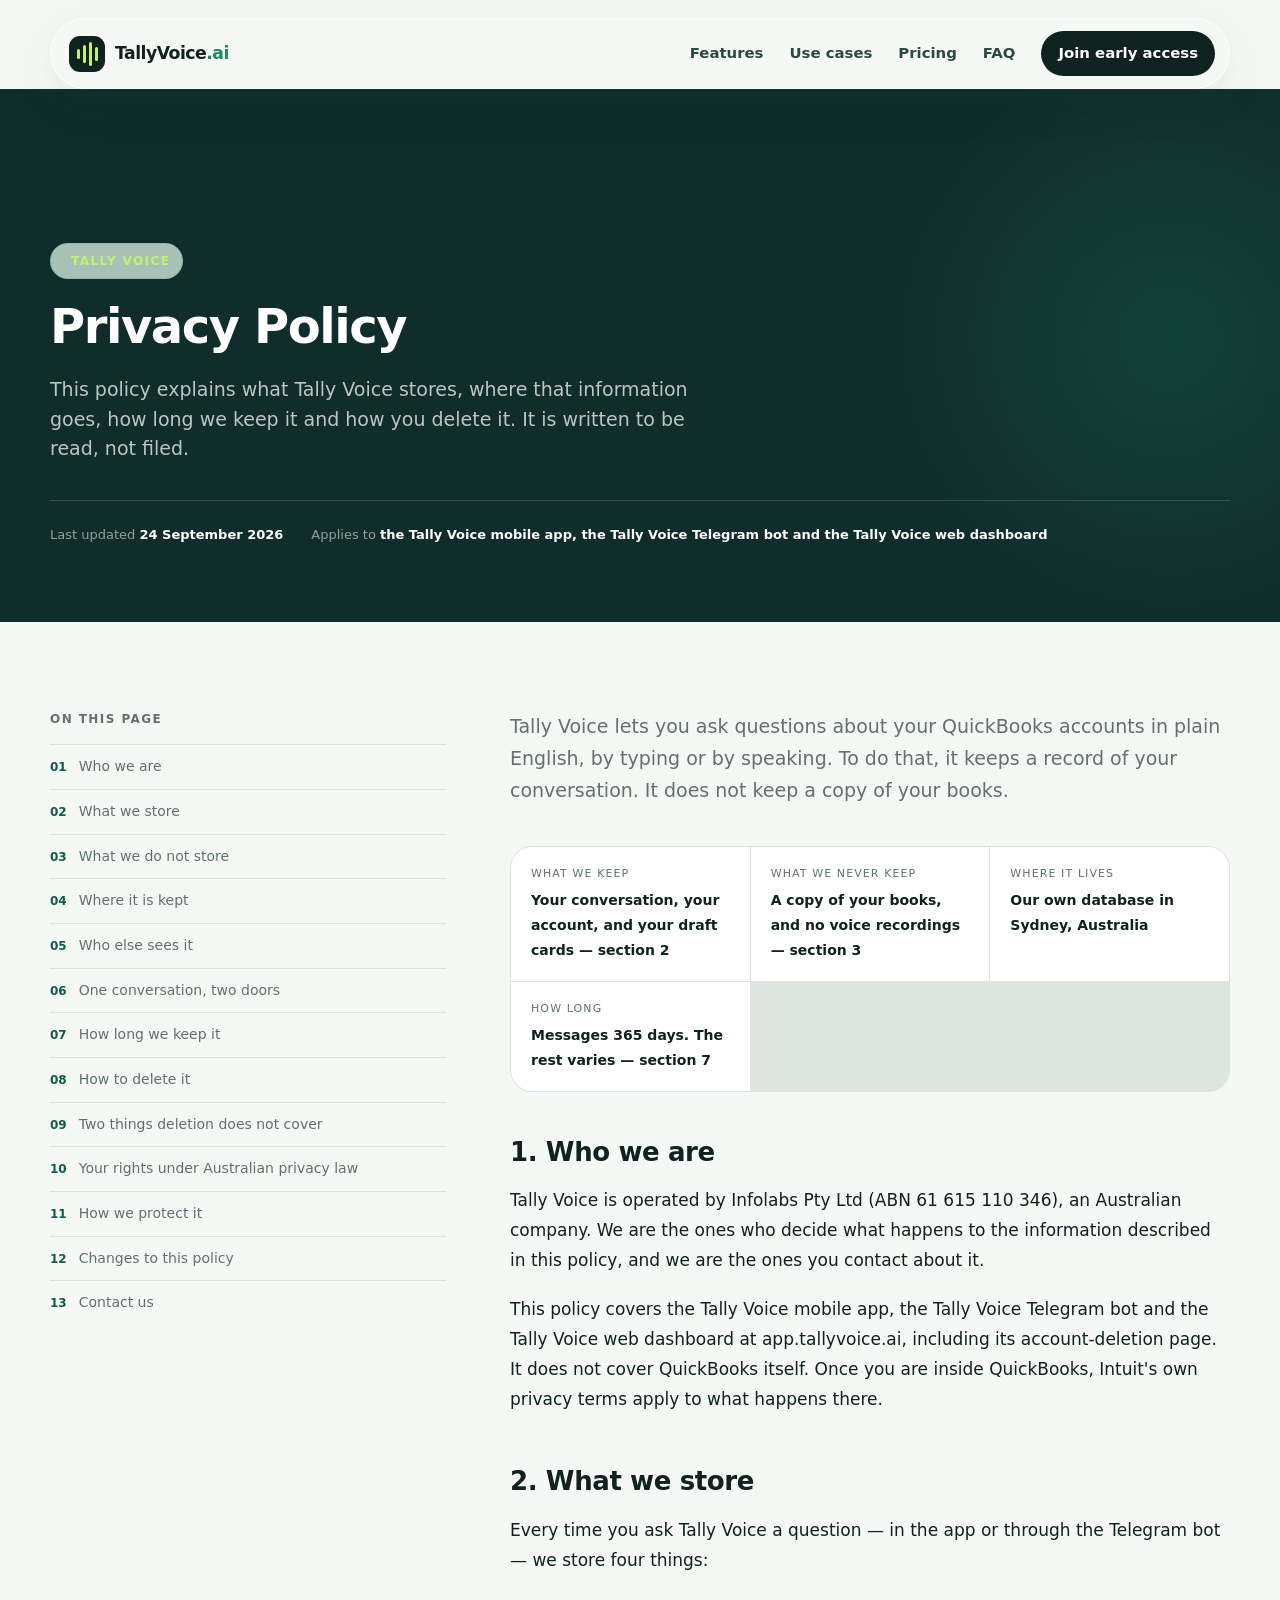
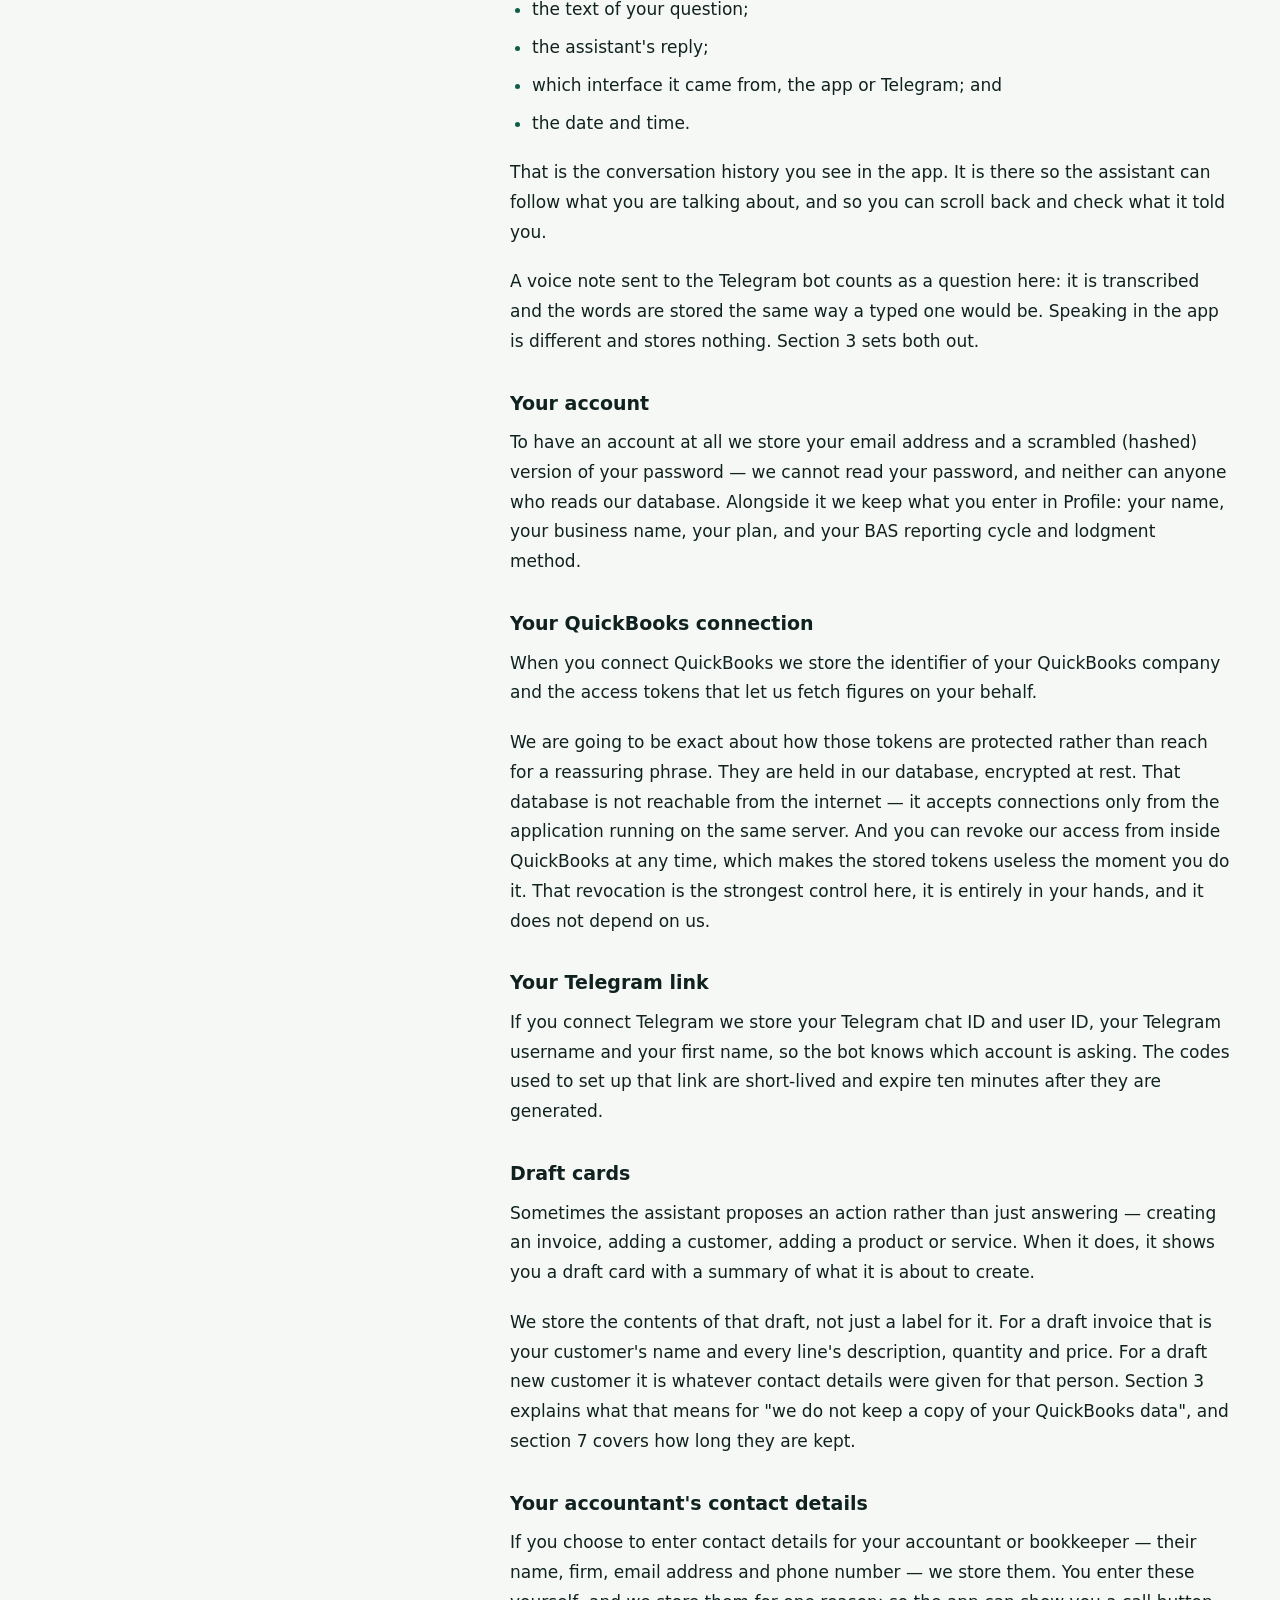
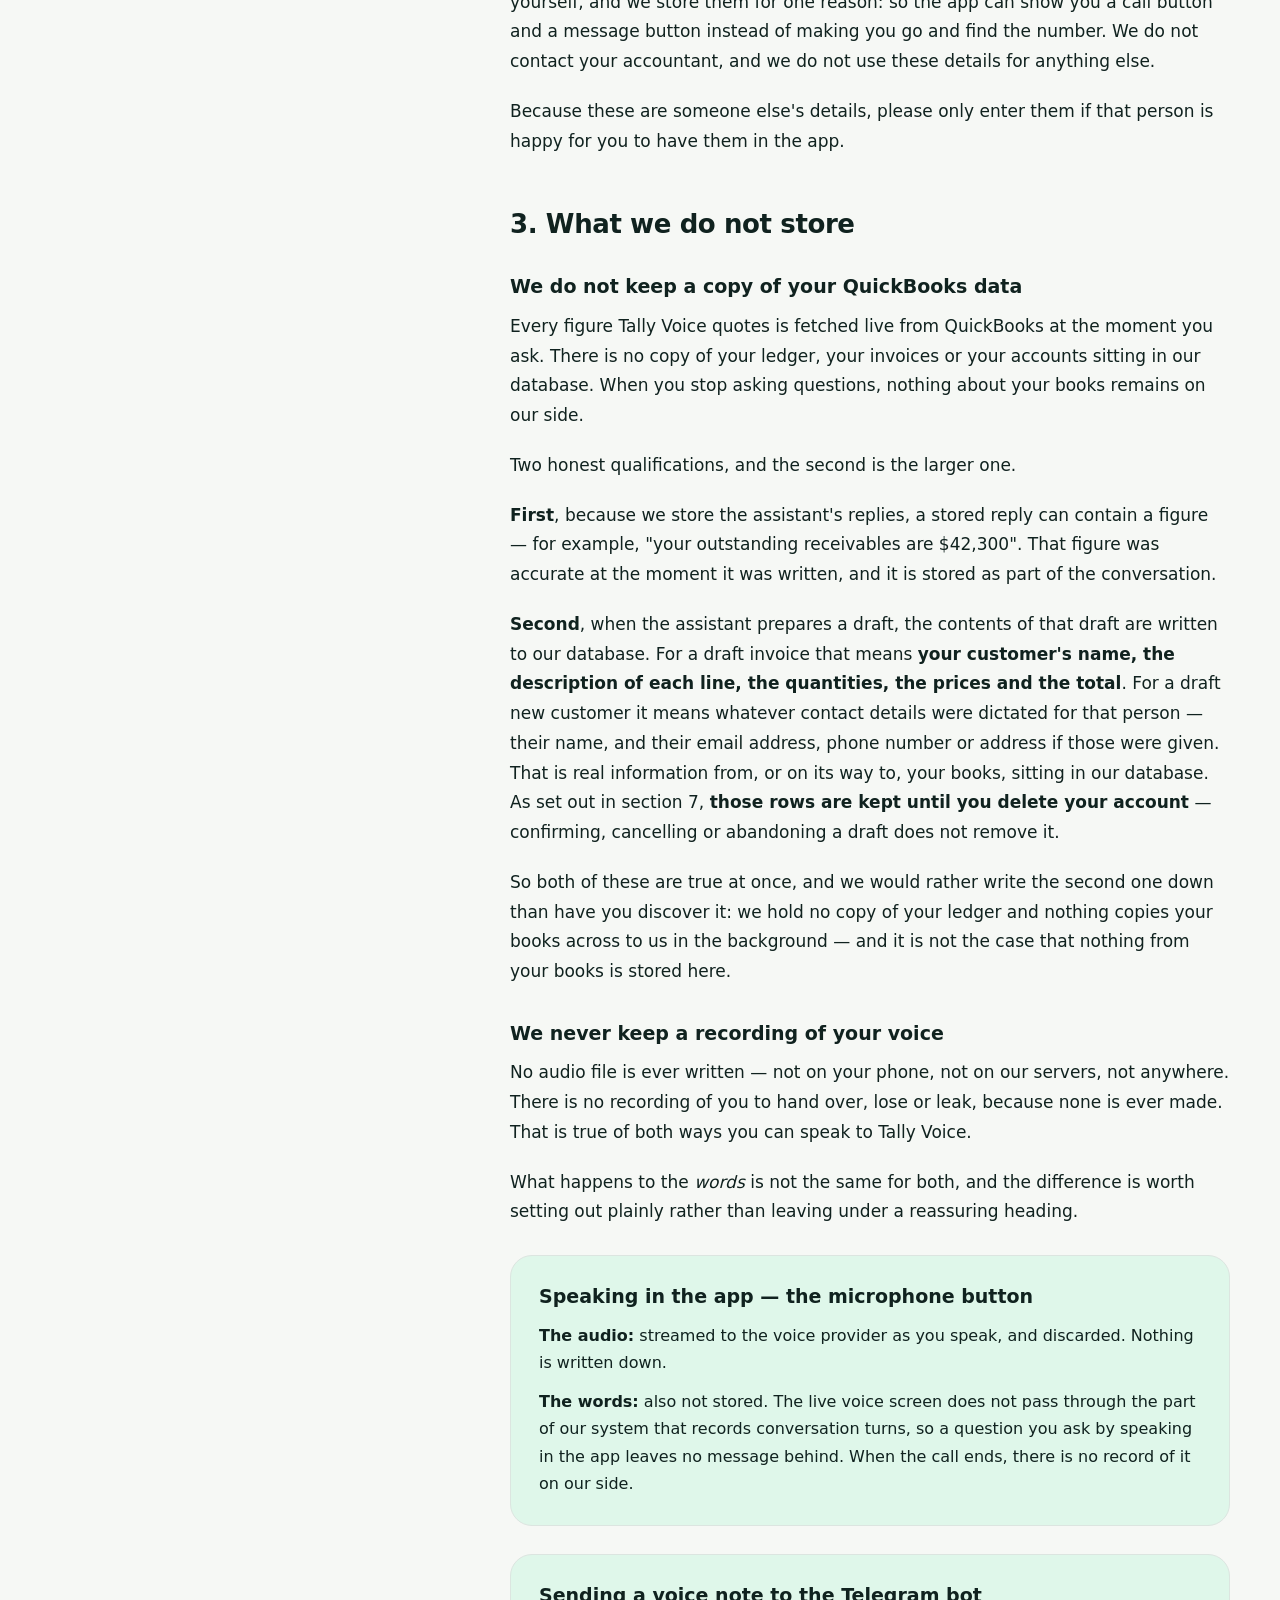
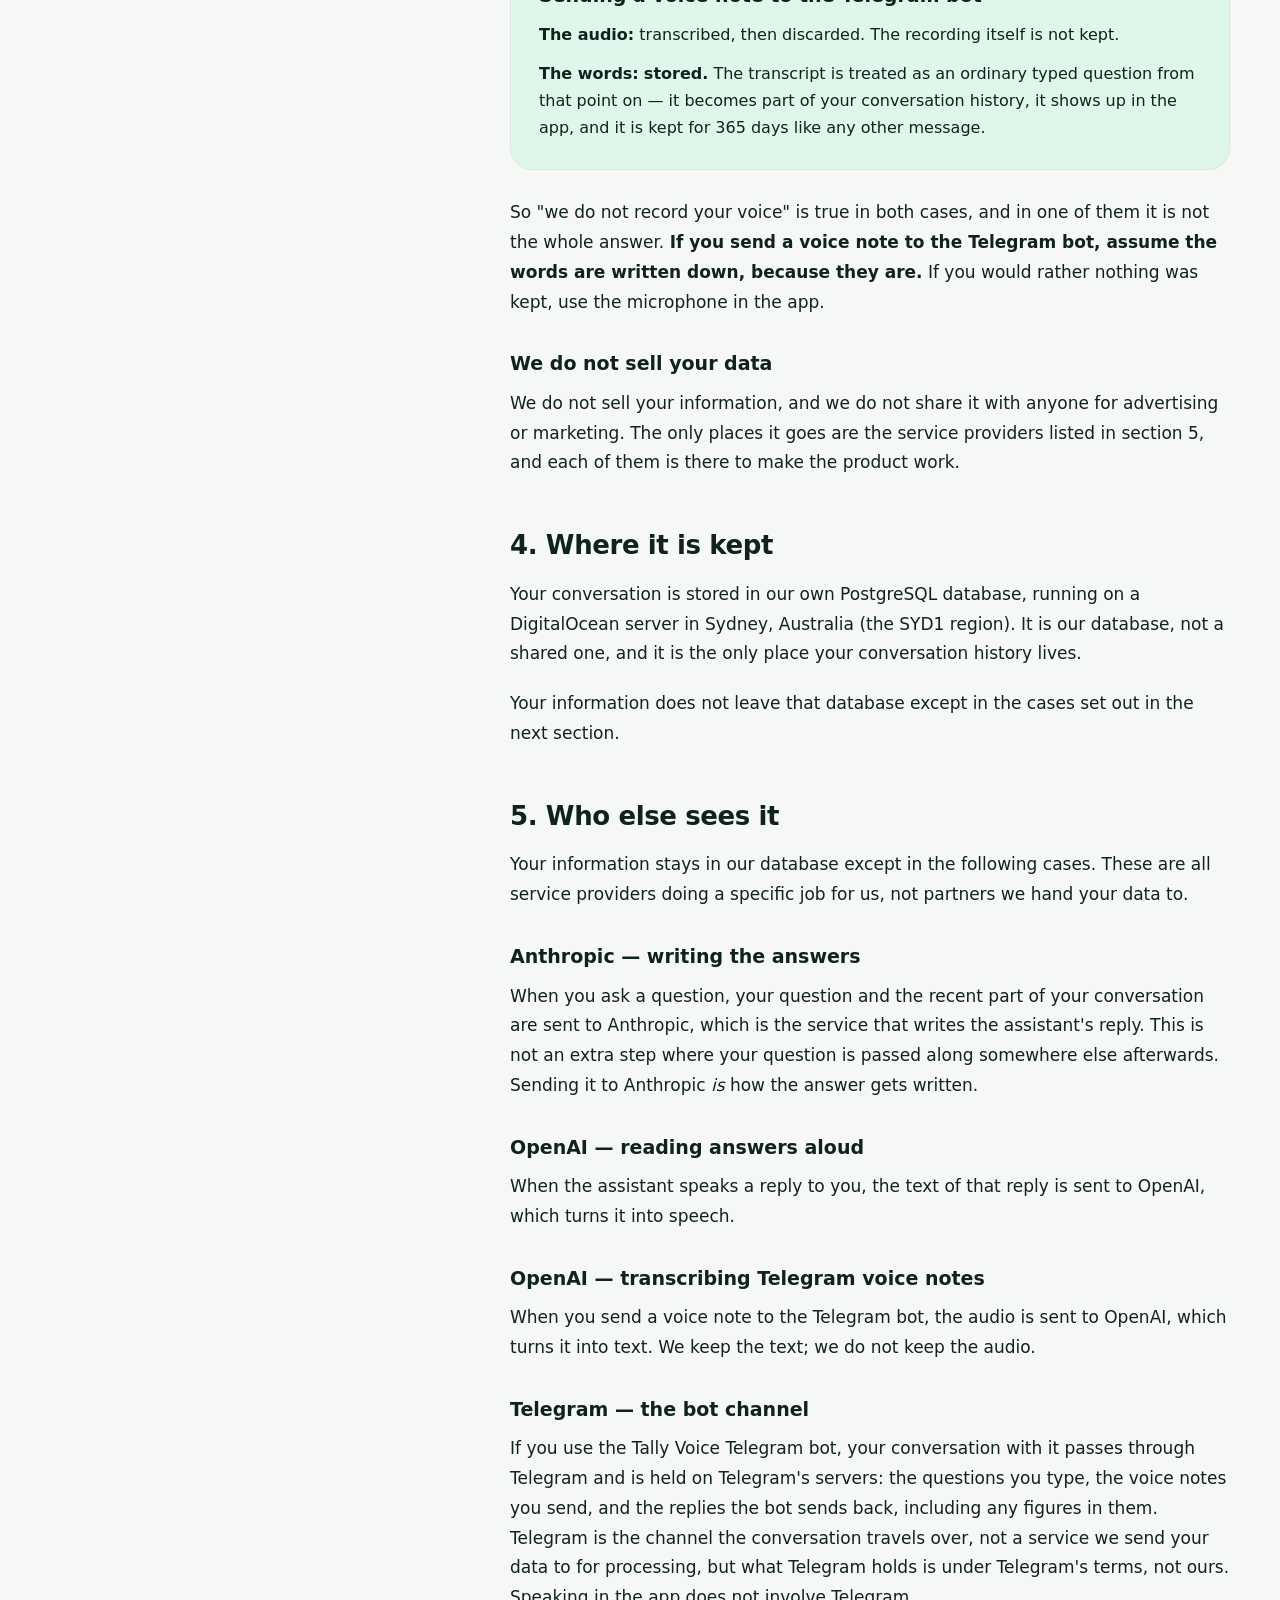
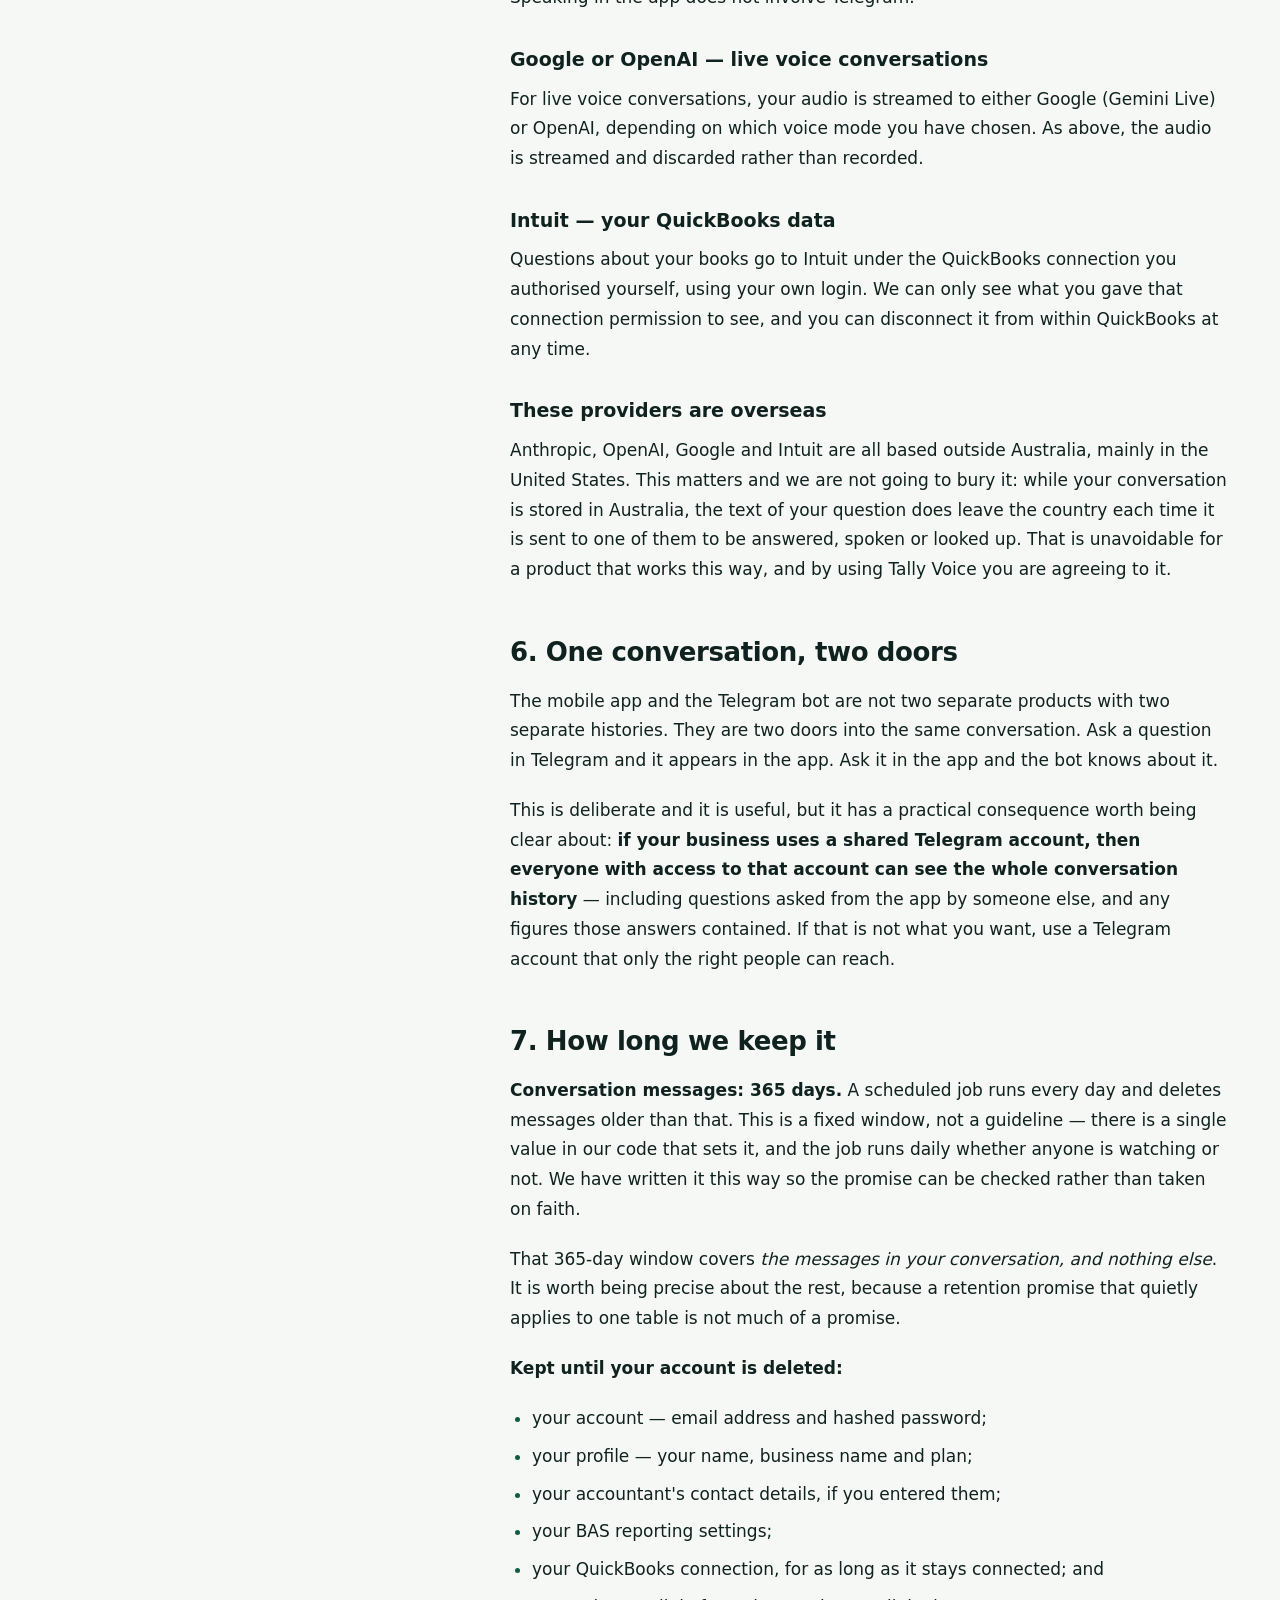
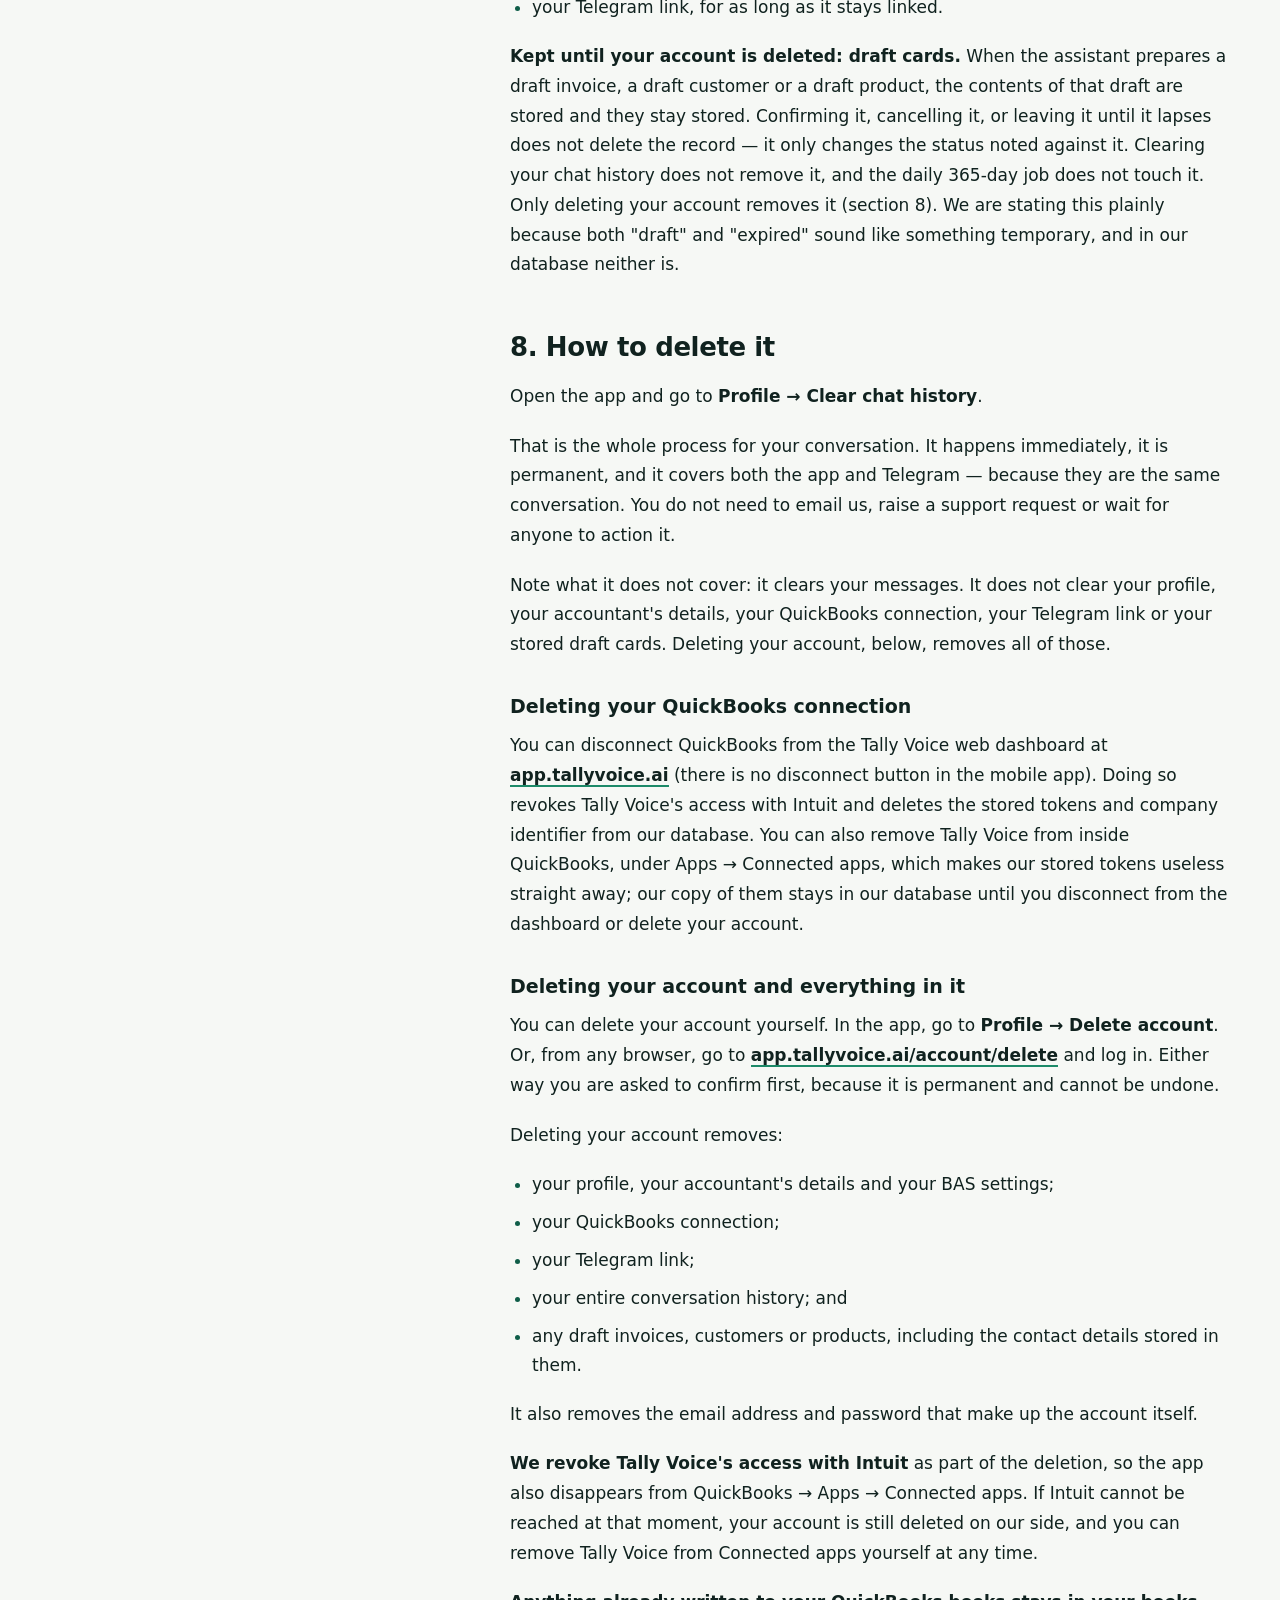
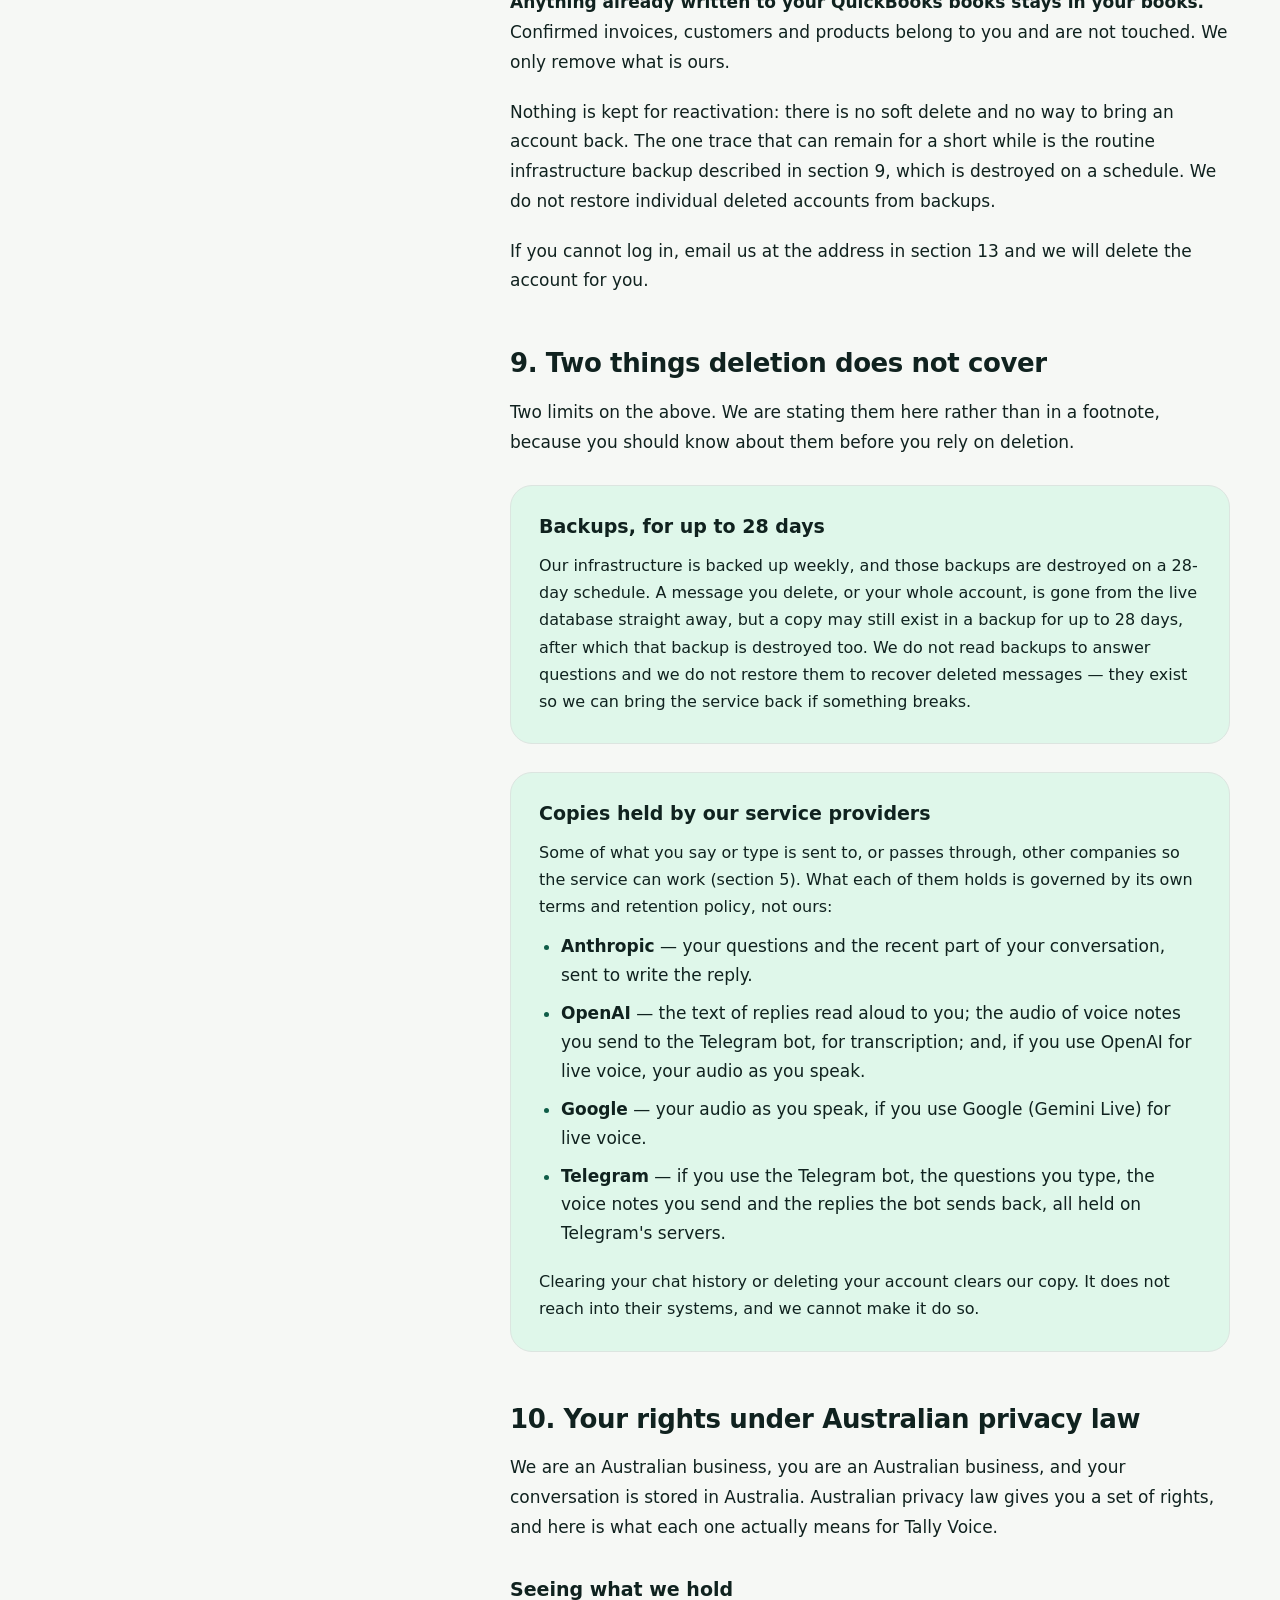
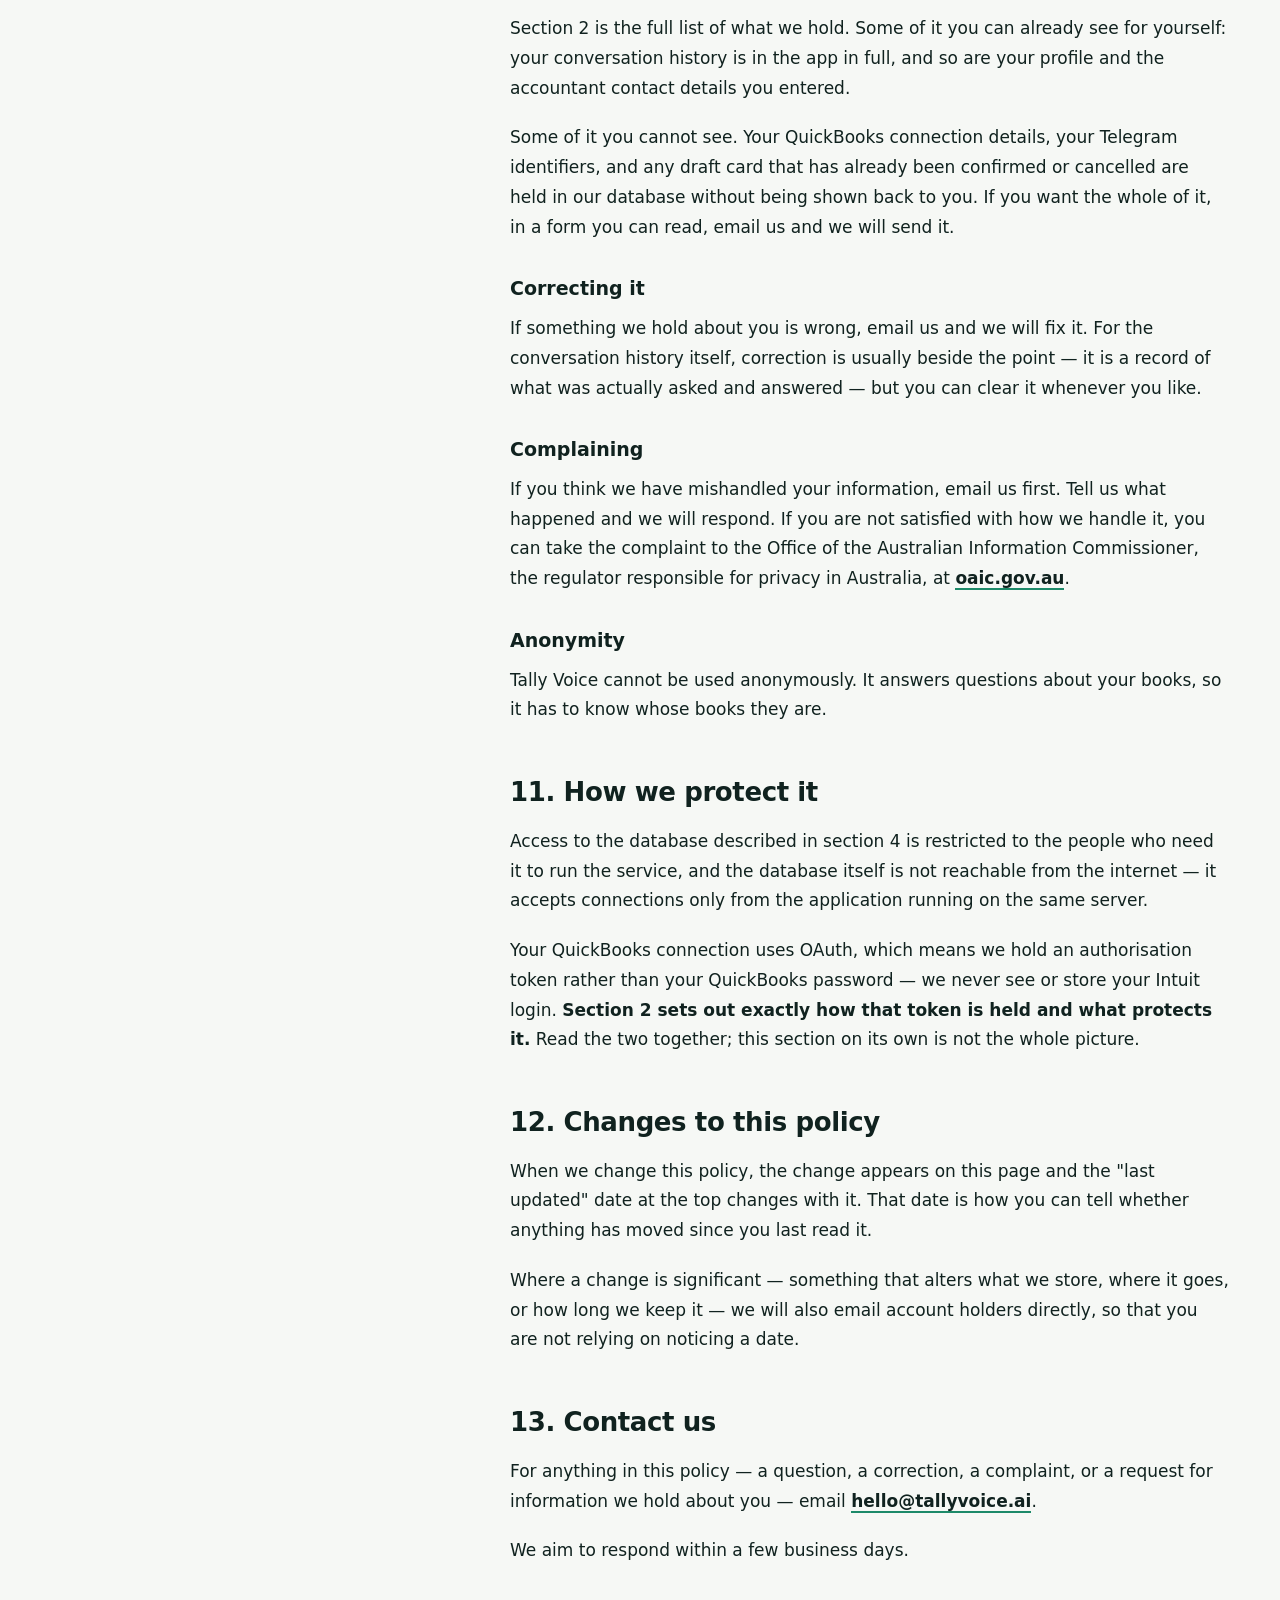
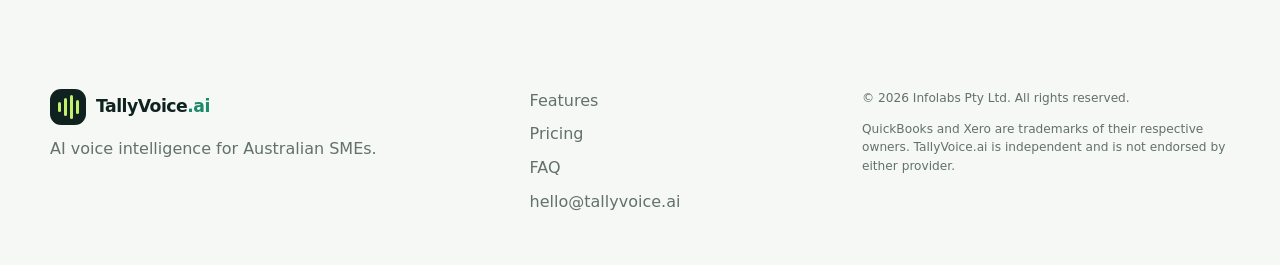
==== commit 5ca56766: "privacy: name Telegram as a party that holds message content Sections 5 and 9 listed Anthropic, Open" ====
--- a/privacy/index.html
+++ b/privacy/index.html
@@ -156,6 +156,9 @@
             <h3>OpenAI &mdash; transcribing Telegram voice notes</h3>
             <p>When you send a voice note to the Telegram bot, the audio is sent to OpenAI, which turns it into text. We keep the text; we do not keep the audio.</p>
 
+            <h3>Telegram &mdash; the bot channel</h3>
+            <p>If you use the Tally Voice Telegram bot, your conversation with it passes through Telegram and is held on Telegram's servers: the questions you type, the voice notes you send, and the replies the bot sends back, including any figures in them. Telegram is the channel the conversation travels over, not a service we send your data to for processing, but what Telegram holds is under Telegram's terms, not ours. Speaking in the app does not involve Telegram.</p>
+
             <h3>Google or OpenAI &mdash; live voice conversations</h3>
             <p>For live voice conversations, your audio is streamed to either Google (Gemini Live) or OpenAI, depending on which voice mode you have chosen. As above, the audio is streamed and discarded rather than recorded.</p>
 
@@ -217,11 +220,12 @@
 
             <div class="legal-callout">
               <h3>Copies held by our service providers</h3>
-              <p>Some of what you say or type is sent to other companies so the service can work (section 5). What each of them holds is governed by its own retention policy, not ours:</p>
+              <p>Some of what you say or type is sent to, or passes through, other companies so the service can work (section 5). What each of them holds is governed by its own terms and retention policy, not ours:</p>
               <ul>
                 <li><strong>Anthropic</strong> &mdash; your questions and the recent part of your conversation, sent to write the reply.</li>
                 <li><strong>OpenAI</strong> &mdash; the text of replies read aloud to you; the audio of voice notes you send to the Telegram bot, for transcription; and, if you use OpenAI for live voice, your audio as you speak.</li>
                 <li><strong>Google</strong> &mdash; your audio as you speak, if you use Google (Gemini Live) for live voice.</li>
+                <li><strong>Telegram</strong> &mdash; if you use the Telegram bot, the questions you type, the voice notes you send and the replies the bot sends back, all held on Telegram's servers.</li>
               </ul>
               <p>Clearing your chat history or deleting your account clears our copy. It does not reach into their systems, and we cannot make it do so.</p>
             </div>
